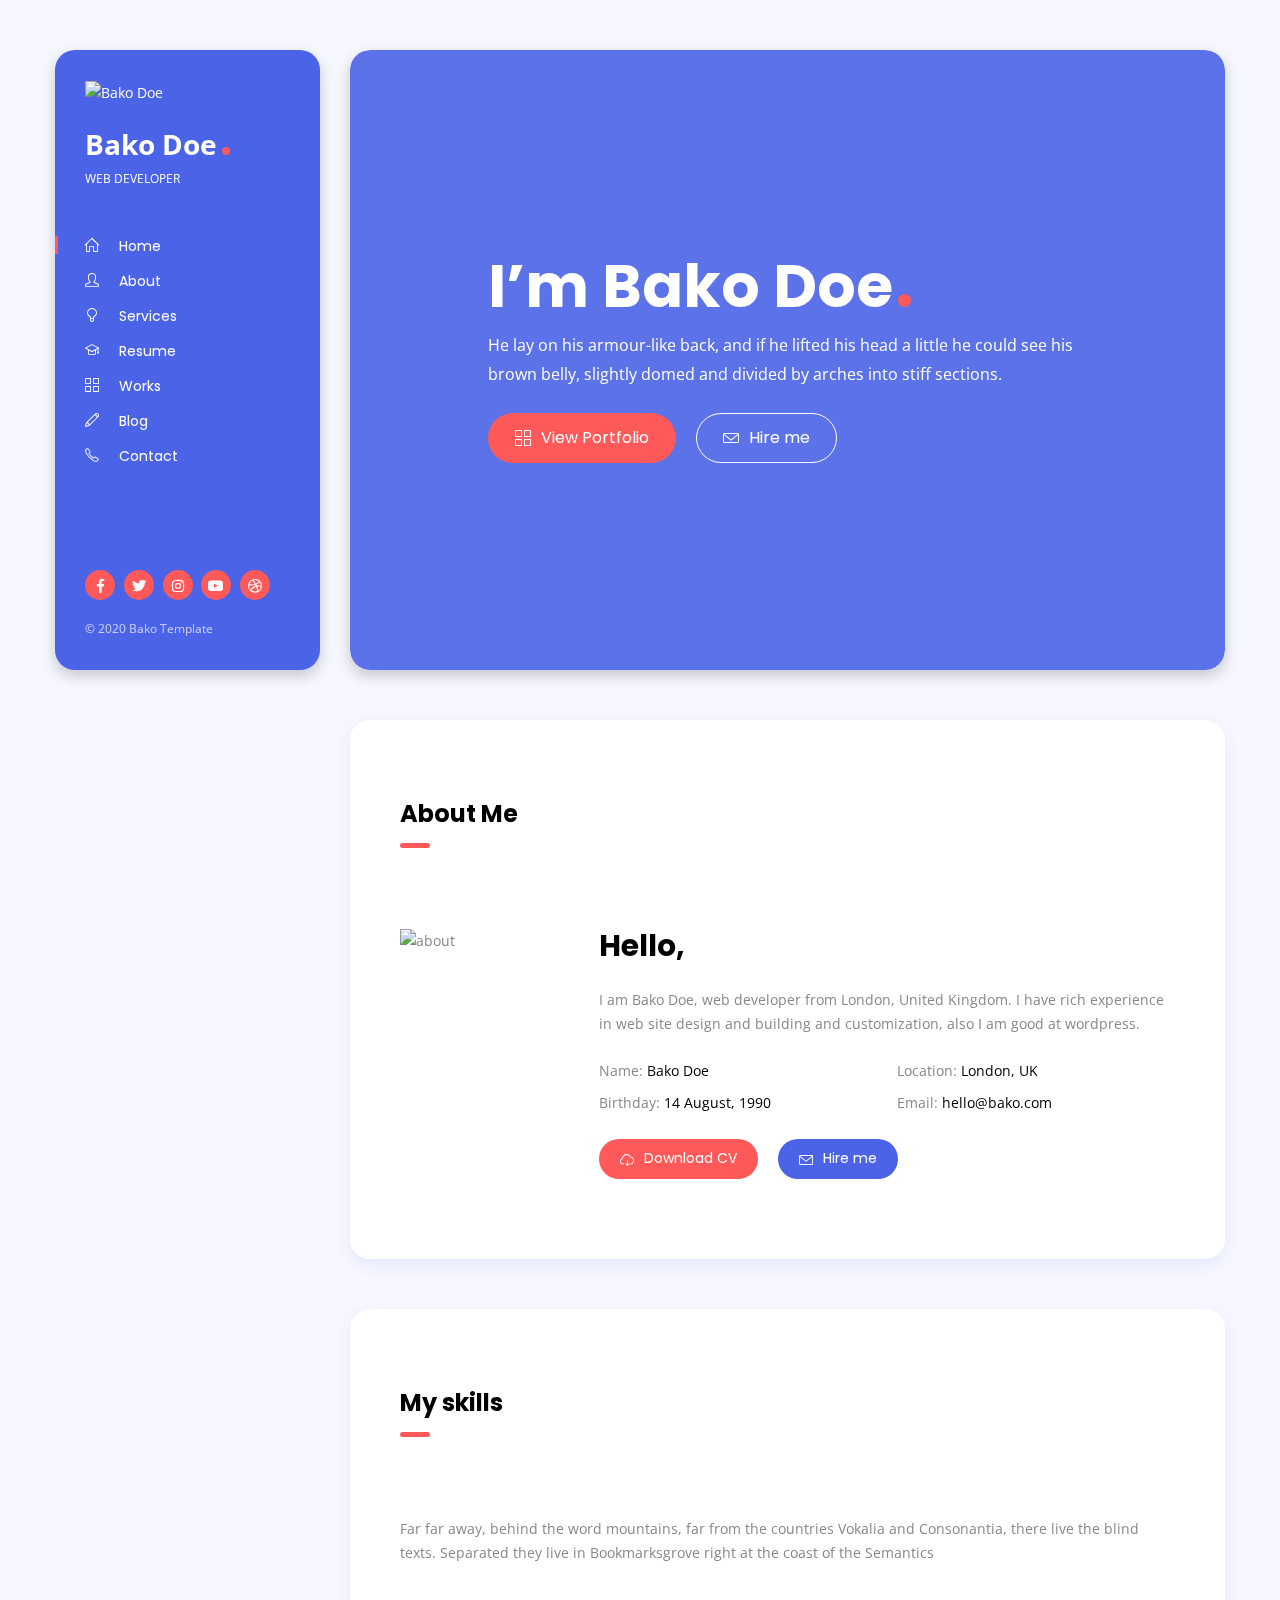
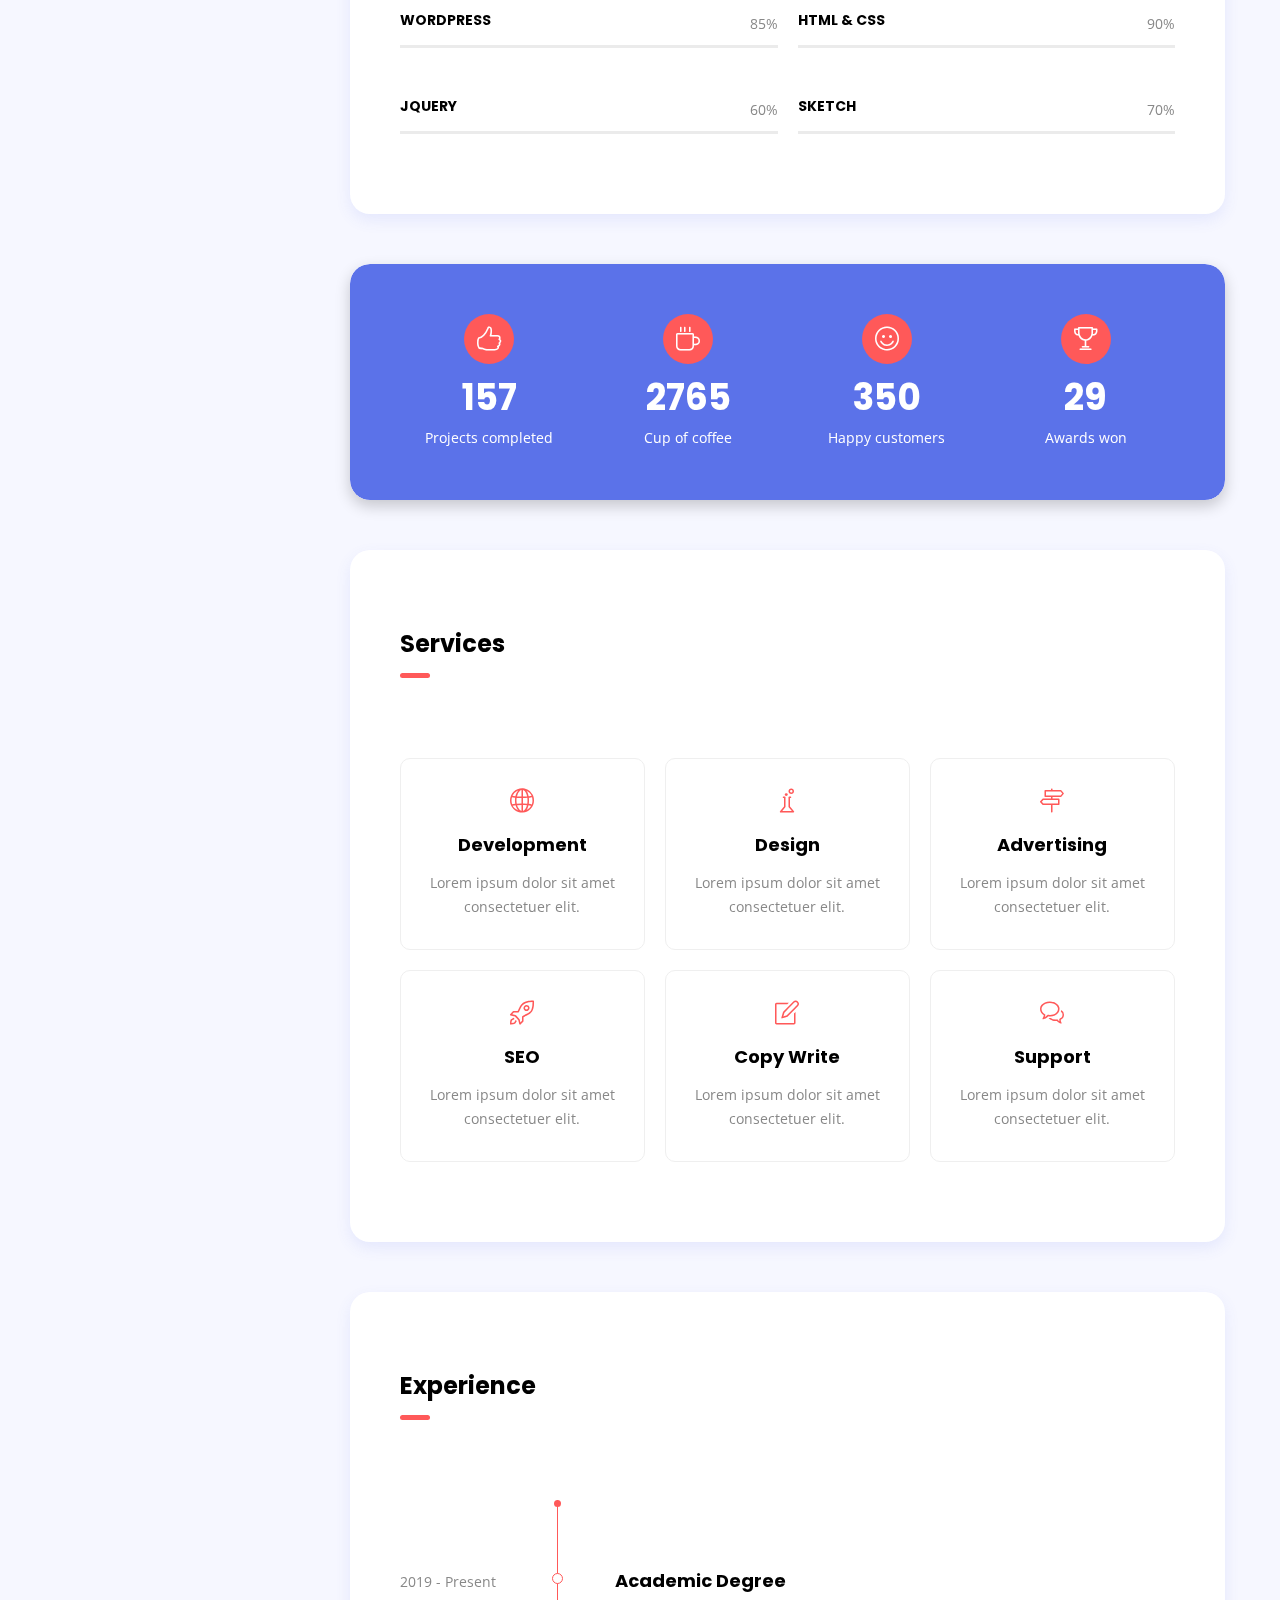
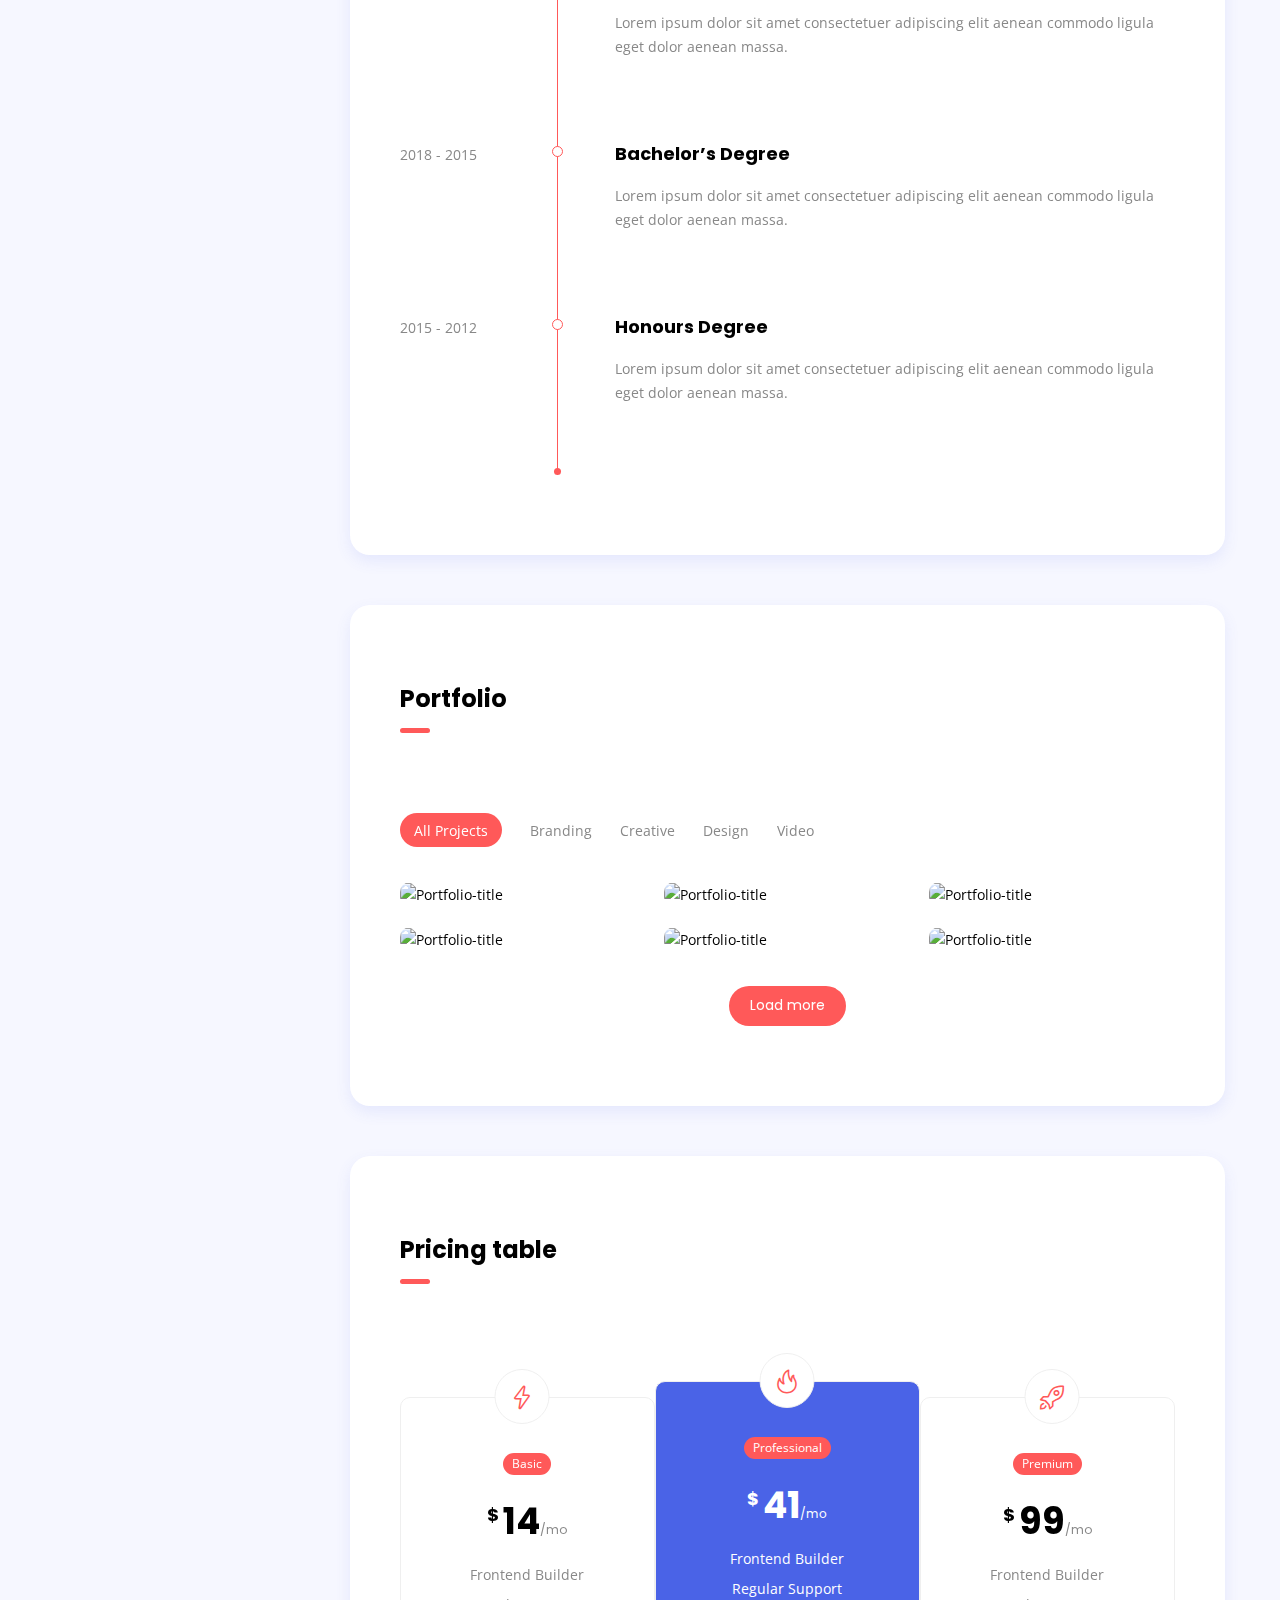
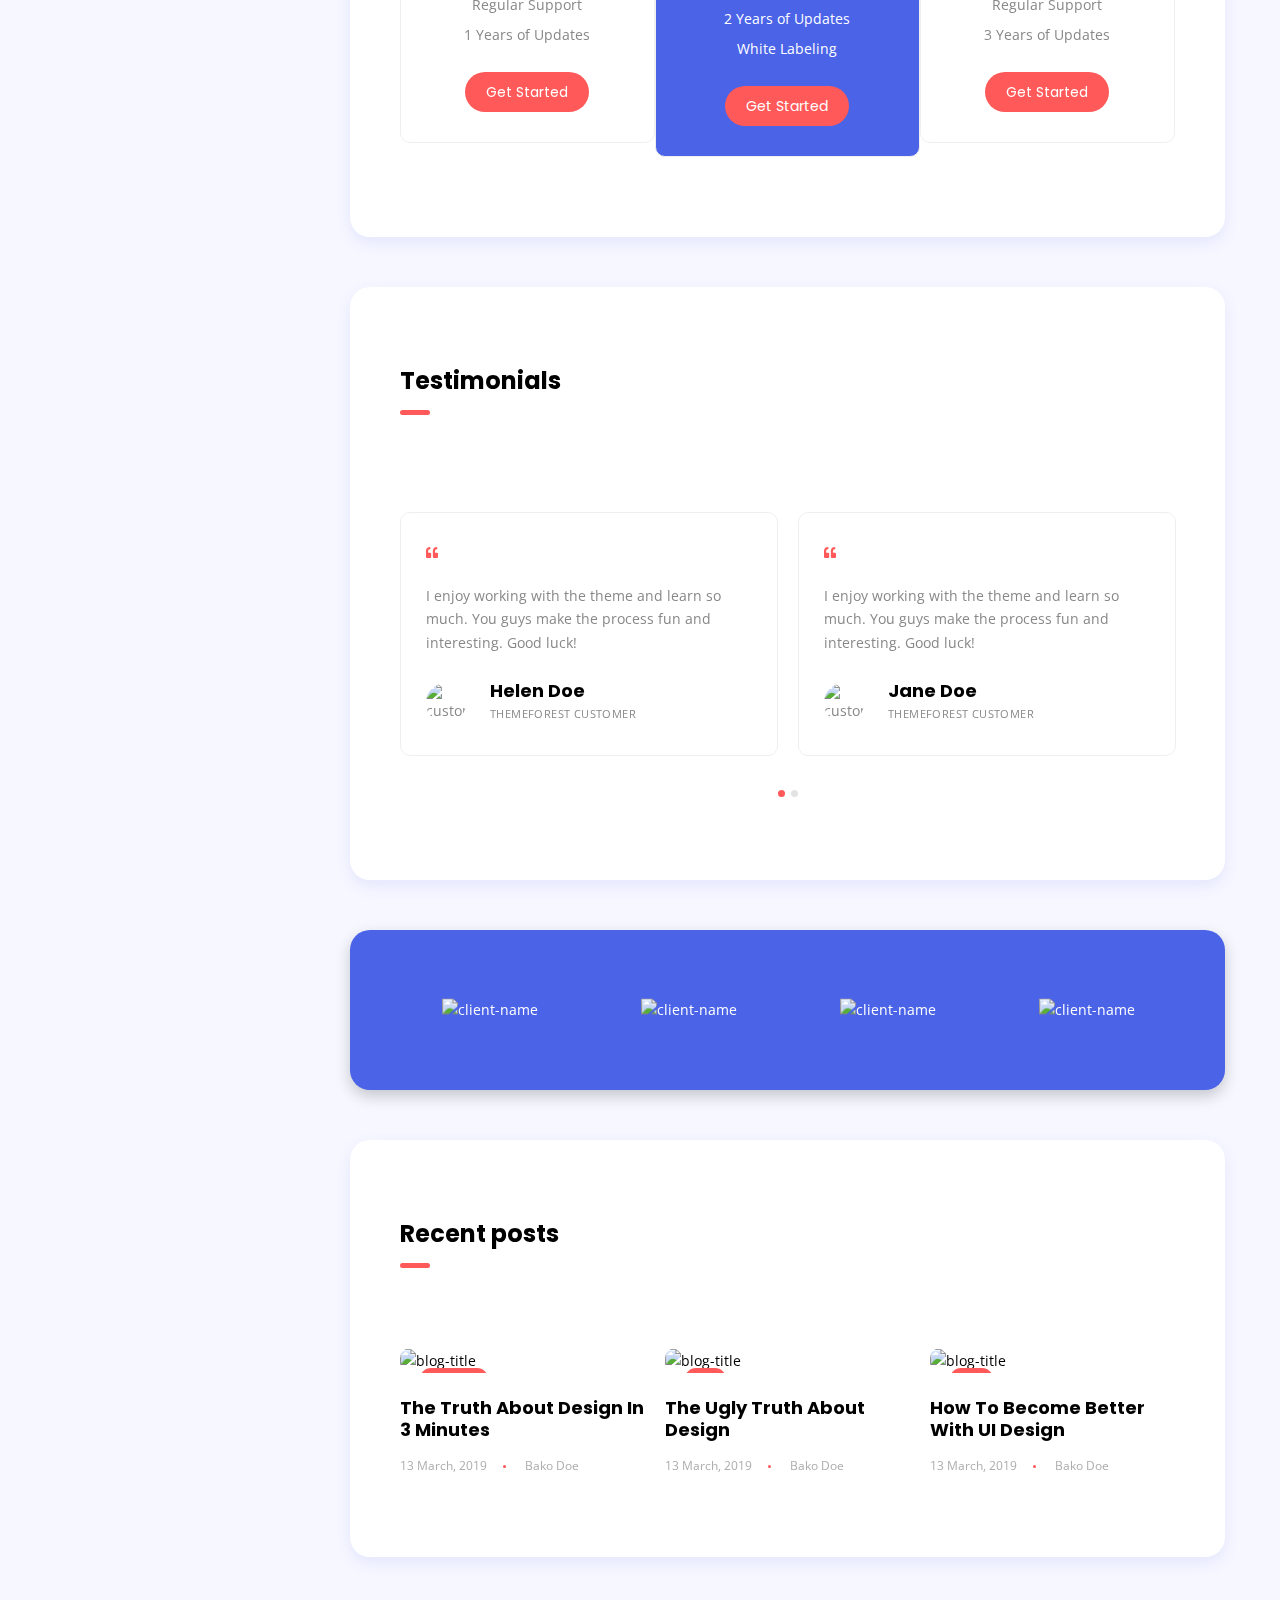
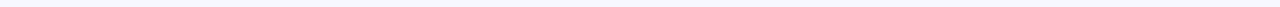
==== index.html @ dcb7d8e9 "remove contact section" ====
<!DOCTYPE html>
<html lang="en-US">

<head>
	<meta http-equiv="Content-Type" content="text/html; charset=UTF-8">
	<title>Bako - Personal Portfolio & Resume HTML Template</title>
	<meta name="description" content="Bako - Personal Portfolio & Resume HTML Template">
	<meta name="viewport" content="width=device-width, initial-scale=1, maximum-scale=1">
	<link rel="shortcut icon" type="image/x-icon" href="https://via.placeholder.com/32x32">

	<!-- STYLESHEETS -->
	<link rel="stylesheet" href="css/bootstrap.min.css" type="text/css" media="all">
	<link rel="stylesheet" href="css/all.min.css" type="text/css" media="all">
	<link rel="stylesheet" href="css/simple-line-icons.css" type="text/css" media="all">
	<link rel="stylesheet" href="css/slick.css" type="text/css" media="all">
	<link rel="stylesheet" href="css/simplebar.css" type="text/css" media="all">
	<link rel="stylesheet" href="css/jquery.mCustomScrollbar.min.css" type="text/css" media="all">
	<link rel="stylesheet" href="css/style.css" type="text/css" media="all">

	<!--[if lt IE 9]>
      <script src="https://oss.maxcdn.com/html5shiv/3.7.2/html5shiv.min.js"></script>
      <script src="https://oss.maxcdn.com/respond/1.4.2/respond.min.js"></script>
    <![endif]-->

</head>

<body>

	<!-- preloader -->
	<div id="preloader">
		<div class="outer">
			<div class="spinner">
				<div class="dot1"></div>
				<div class="dot2"></div>
			</div>
		</div>
	</div>

	<!-- site wrapper -->
	<div class="site-wrapper">

		<!-- mobile header -->
		<div class="mobile-header py-2 px-3 mt-4">
			<button class="menu-icon mr-2">
				<span></span>
				<span></span>
				<span></span>
			</button>
			<a href="index.html" class="logo"><img src="https://via.placeholder.com/70x70" alt="Bako Doe" /></a>
			<a href="index.html" class="site-title dot ml-2">Bako Doe</a>
		</div>

		<!-- header -->
		<header class="left float-left shadow-dark" id="header">
			<button type="button" class="close" aria-label="Close">
				<span aria-hidden="true">&times;</span>
			</button>
			<div class="header-inner d-flex align-items-start flex-column">
				<a href="index.html"><img src="https://via.placeholder.com/70x70" alt="Bako Doe" /></a>
				<a href="index.html" class="site-title dot mt-3">Bako Doe</a>
				<span class="site-slogan">Web Developer</span>

				<!-- navigation menu -->
				<nav>
					<ul class="vertical-menu scrollspy">
						<li><a href="#home" class="active"><i class="icon-home"></i>Home</a></li>
						<li><a href="#about"><i class="icon-user"></i>About</a></li>
						<li><a href="#services"><i class="icon-bulb"></i>Services</a></li>
						<li><a href="#resume"><i class="icon-graduation"></i>Resume</a></li>
						<li><a href="#works"><i class="icon-grid"></i>Works</a></li>
						<li><a href="#blog"><i class="icon-pencil"></i>Blog</a></li>
						<li><a href="#contact"><i class="icon-phone"></i>Contact</a></li>
					</ul>
				</nav>

				<!-- footer -->
				<div class="footer mt-auto">

					<!-- social icons -->
					<ul class="social-icons list-inline">
						<li class="list-inline-item"><a href="#"><i class="fab fa-facebook-f"></i></a></li>
						<li class="list-inline-item"><a href="#"><i class="fab fa-twitter"></i></a></li>
						<li class="list-inline-item"><a href="#"><i class="fab fa-instagram"></i></a></li>
						<li class="list-inline-item"><a href="#"><i class="fab fa-youtube"></i></a></li>
						<li class="list-inline-item"><a href="#"><i class="fab fa-dribbble"></i></a></li>
					</ul>

					<!-- copyright -->
					<span class="copyright">© 2020 Bako Template</span>
				</div>
			</div>
		</header>

		<!-- main content area -->
		<main class="content float-right">

			<!-- section hero -->
			<section class="hero background parallax shadow-dark d-flex align-items-center" id="home"
				data-image-src="https://via.placeholder.com/900x600">
				<div class="cta mx-auto mt-2">
					<h1 class="mt-0 mb-4">I’m Bako Doe<span class="dot"></span></h1>
					<p class="mb-4">He lay on his armour-like back, and if he lifted his head a little he could see his
						brown belly, slightly domed and divided by arches into stiff sections.</p>
					<a href="#" class="btn btn-default btn-lg mr-3"><i class="icon-grid"></i>View Portfolio</a>
					<div class="spacer d-md-none d-lg-none d-sm-none" data-height="10"></div>
					<a href="#" class="btn btn-border-light btn-lg"><i class="icon-envelope"></i>Hire me</a>
				</div>
				<div class="overlay"></div>
			</section>

			<!-- section about -->
			<section id="about" class="shadow-blue white-bg padding">
				<h3 class="section-title">About Me</h3>
				<div class="spacer" data-height="80"></div>

				<div class="row">
					<div class="col-md-3">
						<img src="https://via.placeholder.com/150x150" alt="about" />
					</div>
					<div class="col-md-9">
						<h2 class="mt-4 mt-md-0 mb-4">Hello,</h2>
						<p class="mb-0">I am Bako Doe, web developer from London, United Kingdom. I have rich experience
							in web site design and building and customization, also I am good at wordpress.</p>
						<div class="row my-4">
							<div class="col-md-6">
								<p class="mb-2">Name: <span class="text-dark">Bako Doe</span></p>
								<p class="mb-0">Birthday: <span class="text-dark">14 August, 1990</span></p>
							</div>
							<div class="col-md-6 mt-2 mt-md-0 mt-sm-2">
								<p class="mb-2">Location: <span class="text-dark">London, UK</span></p>
								<p class="mb-0">Email: <span class="text-dark">hello@bako.com</span></p>
							</div>
						</div>
						<a href="#" class="btn btn-default mr-3"><i class="icon-cloud-download"></i>Download CV</a>
						<a href="#" class="btn btn-alt mt-2 mt-md-0 mt-xs-2"><i class="icon-envelope"></i>Hire me</a>
					</div>
				</div>
			</section>

			<!-- section skills -->
			<section id="skills" class="shadow-blue white-bg padding">
				<h3 class="section-title">My skills</h3>
				<div class="spacer" data-height="80"></div>

				<p class="mb-0">Far far away, behind the word mountains, far from the countries Vokalia and Consonantia,
					there live the blind texts. Separated they live in Bookmarksgrove right at the coast of the
					Semantics</p>

				<div class="row mt-5">

					<div class="col-md-6">
						<!-- skill item -->
						<div class="skill-item">
							<div class="skill-info clearfix">
								<h4 class="float-left mb-3 mt-0">WordPress</h4>
								<span class="float-right">85%</span>
							</div>
							<div class="progress">
								<div class="progress-bar" role="progressbar" aria-valuemin="0" aria-valuemax="100"
									aria-valuenow="85">
								</div>
							</div>
							<div class="spacer" data-height="50"></div>
						</div>
					</div>

					<div class="col-md-6">
						<!-- skill item -->
						<div class="skill-item">
							<div class="skill-info clearfix">
								<h4 class="float-left mb-3 mt-0">HTML & CSS</h4>
								<span class="float-right">90%</span>
							</div>
							<div class="progress">
								<div class="progress-bar" role="progressbar" aria-valuemin="0" aria-valuemax="100"
									aria-valuenow="90">
								</div>
							</div>
							<div class="spacer" data-height="50"></div>
						</div>
					</div>

					<div class="col-md-6">
						<!-- skill item -->
						<div class="skill-item">
							<div class="skill-info clearfix">
								<h4 class="float-left mb-3 mt-0">jQuery</h4>
								<span class="float-right">60%</span>
							</div>
							<div class="progress">
								<div class="progress-bar" role="progressbar" aria-valuemin="0" aria-valuemax="100"
									aria-valuenow="60">
								</div>
							</div>
							<div class="spacer d-md-none d-lg-none" data-height="50"></div>
						</div>
					</div>

					<div class="col-md-6">
						<!-- skill item -->
						<div class="skill-item">
							<div class="skill-info clearfix">
								<h4 class="float-left mb-3 mt-0">Sketch</h4>
								<span class="float-right">70%</span>
							</div>
							<div class="progress">
								<div class="progress-bar" role="progressbar" aria-valuemin="0" aria-valuemax="100"
									aria-valuenow="70">
								</div>
							</div>
						</div>
					</div>

				</div>
			</section>

			<!-- section facts -->
			<section id="facts" class="shadow-dark color-white background parallax padding-50"
				data-image-src="images/background-1.jpg">

				<div class="row relative z-1">
					<div class="col-md-3 col-sm-6">
						<!-- fact item -->
						<div class="fact-item text-center">
							<i class="icon-like icon-circle"></i>
							<h2 class="count">157</h2>
							<span>Projects completed</span>
						</div>
					</div>
					<div class="col-md-3 col-sm-6">
						<!-- fact item -->
						<div class="fact-item text-center">
							<i class="icon-cup icon-circle"></i>
							<h2 class="count">2765</h2>
							<span>Cup of coffee</span>
						</div>
					</div>
					<div class="col-md-3 col-sm-6">
						<!-- fact item -->
						<div class="fact-item text-center">
							<i class="icon-emotsmile icon-circle"></i>
							<h2 class="count">350</h2>
							<span>Happy customers</span>
						</div>
					</div>
					<div class="col-md-3 col-sm-6">
						<!-- fact item -->
						<div class="fact-item text-center">
							<i class="icon-trophy icon-circle"></i>
							<h2 class="count">29</h2>
							<span>Awards won</span>
						</div>
					</div>
				</div>

				<div class="overlay"></div>

			</section>

			<!-- section services -->
			<section id="services" class="shadow-blue white-bg padding">
				<h3 class="section-title">Services</h3>
				<div class="spacer" data-height="80"></div>

				<div class="row">

					<div class="col-md-4 col-sm-6">
						<!-- service item -->
						<div class="service-item text-center">
							<i class="icon-globe icon-simple"></i>
							<h4 class="my-3">Development</h4>
							<p class="mb-0">Lorem ipsum dolor sit amet consectetuer elit.</p>
						</div>
						<div class="spacer" data-height="20"></div>
					</div>

					<div class="col-md-4 col-sm-6">
						<!-- service item -->
						<div class="service-item text-center">
							<i class="icon-chemistry icon-simple"></i>
							<h4 class="my-3">Design</h4>
							<p class="mb-0">Lorem ipsum dolor sit amet consectetuer elit.</p>
						</div>
						<div class="spacer" data-height="20"></div>
					</div>

					<div class="col-md-4 col-sm-6">
						<!-- service item -->
						<div class="service-item text-center">
							<i class="icon-directions icon-simple"></i>
							<h4 class="my-3">Advertising</h4>
							<p class="mb-0">Lorem ipsum dolor sit amet consectetuer elit.</p>
						</div>
						<div class="spacer" data-height="20"></div>
					</div>

					<div class="col-md-4 col-sm-6">
						<!-- service item -->
						<div class="service-item text-center">
							<i class="icon-rocket icon-simple"></i>
							<h4 class="my-3">SEO</h4>
							<p class="mb-0">Lorem ipsum dolor sit amet consectetuer elit.</p>
						</div>
						<div class="spacer d-md-none d-lg-none" data-height="20"></div>
					</div>

					<div class="col-md-4 col-sm-6">
						<!-- service item -->
						<div class="service-item text-center">
							<i class="icon-note icon-simple"></i>
							<h4 class="my-3">Copy Write</h4>
							<p class="mb-0">Lorem ipsum dolor sit amet consectetuer elit.</p>
						</div>
						<div class="spacer d-md-none d-lg-none" data-height="20"></div>
					</div>

					<div class="col-md-4 col-sm-6">
						<!-- service item -->
						<div class="service-item text-center">
							<i class="icon-bubbles icon-simple"></i>
							<h4 class="my-3">Support</h4>
							<p class="mb-0">Lorem ipsum dolor sit amet consectetuer elit.</p>
						</div>
					</div>

				</div>
			</section>

			<!-- section experience -->
			<section id="resume" class="shadow-blue white-bg padding">
				<h3 class="section-title">Experience</h3>
				<div class="spacer" data-height="80"></div>

				<!-- timeline -->
				<div class="timeline">
					<div class="entry">
						<div class="title">
							<span>2019 - Present</span>
						</div>
						<div class="body">
							<h4 class="mt-0">Academic Degree</h4>
							<p>Lorem ipsum dolor sit amet consectetuer adipiscing elit aenean commodo ligula eget dolor
								aenean massa.</p>
						</div>
					</div>
					<div class="entry">
						<div class="title">
							<span>2018 - 2015</span>
						</div>
						<div class="body">
							<h4 class="mt-0">Bachelor’s Degree</h4>
							<p>Lorem ipsum dolor sit amet consectetuer adipiscing elit aenean commodo ligula eget dolor
								aenean massa.</p>
						</div>
					</div>
					<div class="entry">
						<div class="title">
							<span>2015 - 2012</span>
						</div>
						<div class="body">
							<h4 class="mt-0">Honours Degree</h4>
							<p>Lorem ipsum dolor sit amet consectetuer adipiscing elit aenean commodo ligula eget dolor
								aenean massa.</p>
						</div>
					</div>
					<span class="timeline-line"></span>
				</div>
			</section>

			<!-- section works -->
			<section id="works" class="shadow-blue white-bg padding">
				<h3 class="section-title">Portfolio</h3>
				<div class="spacer" data-height="80"></div>

				<!-- portfolio filter (desktop) -->
				<ul class="portfolio-filter list-inline">
					<li class="current list-inline-item" data-filter="*">All Projects</li>
					<li class="list-inline-item" data-filter=".branding">Branding</li>
					<li class="list-inline-item" data-filter=".creative">Creative</li>
					<li class="list-inline-item" data-filter=".design">Design</li>
					<li class="list-inline-item" data-filter=".video">Video</li>
				</ul>

				<!-- portfolio filter (mobile) -->
				<div class="pf-filter-wrapper mb-4">
					<select class="portfolio-filter-mobile">
						<option value="*">Everything</option>
						<option value=".creative">Creative</option>
						<option value=".video">Video</option>
						<option value=".design">Design</option>
						<option value=".branding">Branding</option>
					</select>
				</div>

				<!-- portolio wrapper -->
				<div class="row portfolio-wrapper">

					<!-- portfolio item -->
					<div class="col-md-4 col-sm-6 grid-item video">
						<a href="work-single.html">
							<div class="portfolio-item">
								<div class="details">
									<h4 class="title">Creative Art</h4>
									<span class="term">Art, Creative</span>
								</div>
								<span class="plus-icon">+</span>
								<div class="thumb">
									<img src="https://via.placeholder.com/800x600" alt="Portfolio-title" />
									<div class="mask"></div>
								</div>
							</div>
						</a>
					</div>

					<!-- portfolio item -->
					<div class="col-md-4 col-sm-6 grid-item creative design">
						<a href="work-single.html">
							<div class="portfolio-item">
								<div class="details">
									<h4 class="title">Apple USB</h4>
									<span class="term">Creative, Design</span>
								</div>
								<span class="plus-icon">+</span>
								<div class="thumb">
									<img src="https://via.placeholder.com/800x600" alt="Portfolio-title" />
									<div class="mask"></div>
								</div>
							</div>
						</a>
					</div>

					<!-- portfolio item -->
					<div class="col-md-4 col-sm-6 grid-item branding">
						<a href="work-single.html">
							<div class="portfolio-item">
								<div class="details">
									<h4 class="title">Work Space</h4>
									<span class="term">Branding</span>
								</div>
								<span class="plus-icon">+</span>
								<div class="thumb">
									<img src="https://via.placeholder.com/800x600" alt="Portfolio-title" />
									<div class="mask"></div>
								</div>
							</div>
						</a>
					</div>

					<!-- portfolio item -->
					<div class="col-md-4 col-sm-6 grid-item creative">
						<a href="work-single.html">
							<div class="portfolio-item">
								<div class="details">
									<h4 class="title">Creative Bulb</h4>
									<span class="term">Creative</span>
								</div>
								<span class="plus-icon">+</span>
								<div class="thumb">
									<img src="https://via.placeholder.com/800x600" alt="Portfolio-title" />
									<div class="mask"></div>
								</div>
							</div>
						</a>
					</div>

					<!-- portfolio item -->
					<div class="col-md-4 col-sm-6 grid-item video branding">
						<a href="work-single.html">
							<div class="portfolio-item">
								<div class="details">
									<h4 class="title">iPhone 8</h4>
									<span class="term">Art, Branding</span>
								</div>
								<span class="plus-icon">+</span>
								<div class="thumb">
									<img src="https://via.placeholder.com/800x600" alt="Portfolio-title" />
									<div class="mask"></div>
								</div>
							</div>
						</a>
					</div>

					<!-- portfolio item -->
					<div class="col-md-4 col-sm-6 grid-item creative design">
						<a href="work-single.html">
							<div class="portfolio-item">
								<div class="details">
									<h4 class="title">Minimal Art</h4>
									<span class="term">Design, Creative</span>
								</div>
								<span class="plus-icon">+</span>
								<div class="thumb">
									<img src="https://via.placeholder.com/800x600" alt="Portfolio-title" />
									<div class="mask"></div>
								</div>
							</div>
						</a>
					</div>

				</div>

				<!-- more button -->
				<div class="load-more text-center mt-4">
					<a href="javascript:" class="btn btn-default"><i class="fas fa-circle-notch"></i> Load more</a>
					<!-- numbered pagination (hidden for infinite scroll) -->
					<ul class="portfolio-pagination list-inline d-none">
						<li class="list-inline-item">1</li>
						<li class="list-inline-item"><a href="works-2.html">2</a></li>
					</ul>
				</div>
			</section>

			<!-- section pricing table -->
			<section id="price" class="shadow-blue white-bg padding">
				<h3 class="section-title">Pricing table</h3>
				<div class="spacer" data-height="97"></div>

				<div class="row">

					<div class="col-md-4 pr-md-0 mt-3">
						<!-- price item -->
						<div class="price-item text-center">
							<i class="price-icon icon-energy"></i>
							<span class="plan">Basic</span>
							<h3 class="price"><em>$</em>14<span>/mo</span></h3>
							<div class="price-content">
								<ul>
									<li>Frontend Builder</li>
									<li>Regular Support</li>
									<li>1 Years of Updates</li>
								</ul>
							</div>
							<a href="#" class="btn btn-default">Get Started</a>
						</div>
					</div>

					<div class="col-md-4 px-md-0 my-5 my-md-0">
						<!-- price item -->
						<div class="price-item text-center recommended">
							<i class="price-icon icon-fire"></i>
							<span class="plan">Professional</span>
							<h3 class="price"><em>$</em>41<span>/mo</span></h3>
							<div class="price-content">
								<ul>
									<li>Frontend Builder</li>
									<li>Regular Support</li>
									<li>2 Years of Updates</li>
									<li>White Labeling</li>
								</ul>
							</div>
							<a href="#" class="btn btn-default">Get Started</a>
						</div>
					</div>

					<div class="col-md-4 pl-md-0 mt-0 mt-md-3">
						<!-- price item -->
						<div class="price-item text-center">
							<i class="price-icon icon-rocket"></i>
							<span class="plan">Premium</span>
							<h3 class="price"><em>$</em>99<span>/mo</span></h3>
							<div class="price-content">
								<ul>
									<li>Frontend Builder</li>
									<li>Regular Support</li>
									<li>3 Years of Updates</li>
								</ul>
							</div>
							<a href="#" class="btn btn-default">Get Started</a>
						</div>
					</div>

				</div>
			</section>

			<!-- section testimonials -->
			<section id="testimonials" class="shadow-blue white-bg padding">
				<h3 class="section-title">Testimonials</h3>
				<div class="spacer" data-height="97"></div>

				<div class="row testimonials-wrapper">

					<div class="col-md-6">
						<!-- testimonial item -->
						<div class="testimonial-item">
							<span class="symbol"><i class="fas fa-quote-left"></i></span>
							<p>I enjoy working with the theme and learn so much. You guys make the process fun and
								interesting. Good luck!</p>
							<div class="testimonial-details">
								<div class="thumb">
									<img src="https://via.placeholder.com/40x40" alt="customer-name" />
								</div>
								<div class="info">
									<h4>Helen Doe</h4>
									<span>Themeforest customer</span>
								</div>
							</div>
						</div>
					</div>

					<div class="col-md-6">
						<!-- testimonial item -->
						<div class="testimonial-item">
							<span class="symbol"><i class="fas fa-quote-left"></i></span>
							<p>I enjoy working with the theme and learn so much. You guys make the process fun and
								interesting. Good luck!</p>
							<div class="testimonial-details">
								<div class="thumb">
									<img src="https://via.placeholder.com/40x40" alt="customer-name" />
								</div>
								<div class="info">
									<h4>Jane Doe</h4>
									<span>Themeforest customer</span>
								</div>
							</div>
						</div>
					</div>

					<div class="col-md-6">
						<!-- testimonial item -->
						<div class="testimonial-item">
							<span class="symbol"><i class="fas fa-quote-left"></i></span>
							<p>I enjoy working with the theme and learn so much. You guys make the process fun and
								interesting. Good luck!</p>
							<div class="testimonial-details">
								<div class="thumb">
									<img src="https://via.placeholder.com/40x40" alt="customer-name" />
								</div>
								<div class="info">
									<h4>Helen Doe</h4>
									<span>Themeforest customer</span>
								</div>
							</div>
						</div>
					</div>

				</div>
			</section>

			<!-- section clients -->
			<section id="clients" class="shadow-dark background-blue color-white padding-50">

				<!-- hidden heading for validation -->
				<h2 class="d-none">Clients</h2>

				<!-- clients wrapper -->
				<div class="clients-wrapper row">

					<div class="col-md-3">
						<!-- client item -->
						<div class="client-item">
							<div class="inner">
								<img src="https://via.placeholder.com/143x20" alt="client-name" />
							</div>
						</div>
					</div>

					<div class="col-md-3">
						<!-- client item -->
						<div class="client-item">
							<div class="inner">
								<img src="https://via.placeholder.com/143x20" alt="client-name" />
							</div>
						</div>
					</div>

					<div class="col-md-3">
						<!-- client item -->
						<div class="client-item">
							<div class="inner">
								<img src="https://via.placeholder.com/143x20" alt="client-name" />
							</div>
						</div>
					</div>

					<div class="col-md-3">
						<!-- client item -->
						<div class="client-item">
							<div class="inner">
								<img src="https://via.placeholder.com/143x20" alt="client-name" />
							</div>
						</div>
					</div>

					<div class="col-md-3">
						<!-- client item -->
						<div class="client-item">
							<div class="inner">
								<img src="https://via.placeholder.com/143x20" alt="client-name" />
							</div>
						</div>
					</div>

				</div>

			</section>

			<!-- section blog -->
			<section id="blog" class="shadow-blue white-bg padding">
				<h3 class="section-title">Recent posts</h3>
				<div class="spacer" data-height="80"></div>

				<div class="row">

					<div class="col-md-4">
						<!-- blog item -->
						<div class="blog-item">
							<div class="thumb">
								<a href="#">
									<span class="category">Thoughts</span>
								</a>
								<a href="#">
									<img src="https://via.placeholder.com/800x600" alt="blog-title" />
								</a>
							</div>
							<h4 class="mt-4 mb-0"><a href="#">The Truth About Design In 3 Minutes</a></h4>
							<ul class="list-inline meta mb-0 mt-3">
								<li class="list-inline-item">13 March, 2019</li>
								<li class="list-inline-item">Bako Doe</li>
							</ul>
						</div>
					</div>

					<div class="col-md-4">
						<!-- blog item -->
						<div class="blog-item">
							<div class="thumb">
								<a href="#">
									<span class="category">Blog</span>
								</a>
								<a href="#">
									<img src="https://via.placeholder.com/800x600" alt="blog-title" />
								</a>
							</div>
							<h4 class="mt-4 mb-0"><a href="#">The Ugly Truth About Design</a></h4>
							<ul class="list-inline meta mb-0 mt-3">
								<li class="list-inline-item">13 March, 2019</li>
								<li class="list-inline-item">Bako Doe</li>
							</ul>
						</div>
					</div>

					<div class="col-md-4">
						<!-- blog item -->
						<div class="blog-item">
							<div class="thumb">
								<a href="#">
									<span class="category">Tech</span>
								</a>
								<a href="#">
									<img src="https://via.placeholder.com/800x600" alt="blog-title" />
								</a>
							</div>
							<h4 class="mt-4 mb-0"><a href="#">How To Become Better With UI Design</a></h4>
							<ul class="list-inline meta mb-0 mt-3">
								<li class="list-inline-item">13 March, 2019</li>
								<li class="list-inline-item">Bako Doe</li>
							</ul>
						</div>
					</div>

				</div>

			</section>

			</section>

		</main>

	</div>

	<!-- Go to top button -->
	<a href="javascript:" id="return-to-top"><i class="fa fa-chevron-up"></i></a>

	<!-- SCRIPTS -->
	<script src="js/jquery-1.12.3.min.js"></script>
	<script src="js/jquery.easing.min.js"></script>
	<script src="js/popper.min.js"></script>
	<script src="js/bootstrap.min.js"></script>
	<script src="js/jquery.waypoints.min.js"></script>
	<script src="js/jquery.counterup.min.js"></script>
	<script src="js/jquery.mCustomScrollbar.concat.min.js"></script>
	<script src="js/isotope.pkgd.min.js"></script>
	<script src="js/infinite-scroll.min.js"></script>
	<script src="js/imagesloaded.pkgd.min.js"></script>
	<script src="js/slick.min.js"></script>
	<script src="js/contact.js"></script>
	<script src="js/validator.js"></script>
	<script src="js/custom.js"></script>

</body>

</html>
---- css/simple-line-icons.css ----
@font-face {
  font-family: 'simple-line-icons';
  src: url('../fonts/Simple-Line-Icons.eot?v=2.4.0');
  src: url('../fonts/Simple-Line-Icons.eot?v=2.4.0#iefix') format('embedded-opentype'), url('../fonts/Simple-Line-Icons.woff2?v=2.4.0') format('woff2'), url('../fonts/Simple-Line-Icons.ttf?v=2.4.0') format('truetype'), url('../fonts/Simple-Line-Icons.woff?v=2.4.0') format('woff'), url('../fonts/Simple-Line-Icons.svg?v=2.4.0#simple-line-icons') format('svg');
  font-weight: normal;
  font-style: normal;
}
/*
 Use the following CSS code if you want to have a class per icon.
 Instead of a list of all class selectors, you can use the generic [class*="icon-"] selector, but it's slower:
*/
.icon-user,
.icon-people,
.icon-user-female,
.icon-user-follow,
.icon-user-following,
.icon-user-unfollow,
.icon-login,
.icon-logout,
.icon-emotsmile,
.icon-phone,
.icon-call-end,
.icon-call-in,
.icon-call-out,
.icon-map,
.icon-location-pin,
.icon-direction,
.icon-directions,
.icon-compass,
.icon-layers,
.icon-menu,
.icon-list,
.icon-options-vertical,
.icon-options,
.icon-arrow-down,
.icon-arrow-left,
.icon-arrow-right,
.icon-arrow-up,
.icon-arrow-up-circle,
.icon-arrow-left-circle,
.icon-arrow-right-circle,
.icon-arrow-down-circle,
.icon-check,
.icon-clock,
.icon-plus,
.icon-minus,
.icon-close,
.icon-event,
.icon-exclamation,
.icon-organization,
.icon-trophy,
.icon-screen-smartphone,
.icon-screen-desktop,
.icon-plane,
.icon-notebook,
.icon-mustache,
.icon-mouse,
.icon-magnet,
.icon-energy,
.icon-disc,
.icon-cursor,
.icon-cursor-move,
.icon-crop,
.icon-chemistry,
.icon-speedometer,
.icon-shield,
.icon-screen-tablet,
.icon-magic-wand,
.icon-hourglass,
.icon-graduation,
.icon-ghost,
.icon-game-controller,
.icon-fire,
.icon-eyeglass,
.icon-envelope-open,
.icon-envelope-letter,
.icon-bell,
.icon-badge,
.icon-anchor,
.icon-wallet,
.icon-vector,
.icon-speech,
.icon-puzzle,
.icon-printer,
.icon-present,
.icon-playlist,
.icon-pin,
.icon-picture,
.icon-handbag,
.icon-globe-alt,
.icon-globe,
.icon-folder-alt,
.icon-folder,
.icon-film,
.icon-feed,
.icon-drop,
.icon-drawer,
.icon-docs,
.icon-doc,
.icon-diamond,
.icon-cup,
.icon-calculator,
.icon-bubbles,
.icon-briefcase,
.icon-book-open,
.icon-basket-loaded,
.icon-basket,
.icon-bag,
.icon-action-undo,
.icon-action-redo,
.icon-wrench,
.icon-umbrella,
.icon-trash,
.icon-tag,
.icon-support,
.icon-frame,
.icon-size-fullscreen,
.icon-size-actual,
.icon-shuffle,
.icon-share-alt,
.icon-share,
.icon-rocket,
.icon-question,
.icon-pie-chart,
.icon-pencil,
.icon-note,
.icon-loop,
.icon-home,
.icon-grid,
.icon-graph,
.icon-microphone,
.icon-music-tone-alt,
.icon-music-tone,
.icon-earphones-alt,
.icon-earphones,
.icon-equalizer,
.icon-like,
.icon-dislike,
.icon-control-start,
.icon-control-rewind,
.icon-control-play,
.icon-control-pause,
.icon-control-forward,
.icon-control-end,
.icon-volume-1,
.icon-volume-2,
.icon-volume-off,
.icon-calendar,
.icon-bulb,
.icon-chart,
.icon-ban,
.icon-bubble,
.icon-camrecorder,
.icon-camera,
.icon-cloud-download,
.icon-cloud-upload,
.icon-envelope,
.icon-eye,
.icon-flag,
.icon-heart,
.icon-info,
.icon-key,
.icon-link,
.icon-lock,
.icon-lock-open,
.icon-magnifier,
.icon-magnifier-add,
.icon-magnifier-remove,
.icon-paper-clip,
.icon-paper-plane,
.icon-power,
.icon-refresh,
.icon-reload,
.icon-settings,
.icon-star,
.icon-symbol-female,
.icon-symbol-male,
.icon-target,
.icon-credit-card,
.icon-paypal,
.icon-social-tumblr,
.icon-social-twitter,
.icon-social-facebook,
.icon-social-instagram,
.icon-social-linkedin,
.icon-social-pinterest,
.icon-social-github,
.icon-social-google,
.icon-social-reddit,
.icon-social-skype,
.icon-social-dribbble,
.icon-social-behance,
.icon-social-foursqare,
.icon-social-soundcloud,
.icon-social-spotify,
.icon-social-stumbleupon,
.icon-social-youtube,
.icon-social-dropbox,
.icon-social-vkontakte,
.icon-social-steam {
  font-family: 'simple-line-icons';
  speak: none;
  font-style: normal;
  font-weight: normal;
  font-variant: normal;
  text-transform: none;
  line-height: 1;
  /* Better Font Rendering =========== */
  -webkit-font-smoothing: antialiased;
  -moz-osx-font-smoothing: grayscale;
}
.icon-user:before {
  content: "\e005";
}
.icon-people:before {
  content: "\e001";
}
.icon-user-female:before {
  content: "\e000";
}
.icon-user-follow:before {
  content: "\e002";
}
.icon-user-following:before {
  content: "\e003";
}
.icon-user-unfollow:before {
  content: "\e004";
}
.icon-login:before {
  content: "\e066";
}
.icon-logout:before {
  content: "\e065";
}
.icon-emotsmile:before {
  content: "\e021";
}
.icon-phone:before {
  content: "\e600";
}
.icon-call-end:before {
  content: "\e048";
}
.icon-call-in:before {
  content: "\e047";
}
.icon-call-out:before {
  content: "\e046";
}
.icon-map:before {
  content: "\e033";
}
.icon-location-pin:before {
  content: "\e096";
}
.icon-direction:before {
  content: "\e042";
}
.icon-directions:before {
  content: "\e041";
}
.icon-compass:before {
  content: "\e045";
}
.icon-layers:before {
  content: "\e034";
}
.icon-menu:before {
  content: "\e601";
}
.icon-list:before {
  content: "\e067";
}
.icon-options-vertical:before {
  content: "\e602";
}
.icon-options:before {
  content: "\e603";
}
.icon-arrow-down:before {
  content: "\e604";
}
.icon-arrow-left:before {
  content: "\e605";
}
.icon-arrow-right:before {
  content: "\e606";
}
.icon-arrow-up:before {
  content: "\e607";
}
.icon-arrow-up-circle:before {
  content: "\e078";
}
.icon-arrow-left-circle:before {
  content: "\e07a";
}
.icon-arrow-right-circle:before {
  content: "\e079";
}
.icon-arrow-down-circle:before {
  content: "\e07b";
}
.icon-check:before {
  content: "\e080";
}
.icon-clock:before {
  content: "\e081";
}
.icon-plus:before {
  content: "\e095";
}
.icon-minus:before {
  content: "\e615";
}
.icon-close:before {
  content: "\e082";
}
.icon-event:before {
  content: "\e619";
}
.icon-exclamation:before {
  content: "\e617";
}
.icon-organization:before {
  content: "\e616";
}
.icon-trophy:before {
  content: "\e006";
}
.icon-screen-smartphone:before {
  content: "\e010";
}
.icon-screen-desktop:before {
  content: "\e011";
}
.icon-plane:before {
  content: "\e012";
}
.icon-notebook:before {
  content: "\e013";
}
.icon-mustache:before {
  content: "\e014";
}
.icon-mouse:before {
  content: "\e015";
}
.icon-magnet:before {
  content: "\e016";
}
.icon-energy:before {
  content: "\e020";
}
.icon-disc:before {
  content: "\e022";
}
.icon-cursor:before {
  content: "\e06e";
}
.icon-cursor-move:before {
  content: "\e023";
}
.icon-crop:before {
  content: "\e024";
}
.icon-chemistry:before {
  content: "\e026";
}
.icon-speedometer:before {
  content: "\e007";
}
.icon-shield:before {
  content: "\e00e";
}
.icon-screen-tablet:before {
  content: "\e00f";
}
.icon-magic-wand:before {
  content: "\e017";
}
.icon-hourglass:before {
  content: "\e018";
}
.icon-graduation:before {
  content: "\e019";
}
.icon-ghost:before {
  content: "\e01a";
}
.icon-game-controller:before {
  content: "\e01b";
}
.icon-fire:before {
  content: "\e01c";
}
.icon-eyeglass:before {
  content: "\e01d";
}
.icon-envelope-open:before {
  content: "\e01e";
}
.icon-envelope-letter:before {
  content: "\e01f";
}
.icon-bell:before {
  content: "\e027";
}
.icon-badge:before {
  content: "\e028";
}
.icon-anchor:before {
  content: "\e029";
}
.icon-wallet:before {
  content: "\e02a";
}
.icon-vector:before {
  content: "\e02b";
}
.icon-speech:before {
  content: "\e02c";
}
.icon-puzzle:before {
  content: "\e02d";
}
.icon-printer:before {
  content: "\e02e";
}
.icon-present:before {
  content: "\e02f";
}
.icon-playlist:before {
  content: "\e030";
}
.icon-pin:before {
  content: "\e031";
}
.icon-picture:before {
  content: "\e032";
}
.icon-handbag:before {
  content: "\e035";
}
.icon-globe-alt:before {
  content: "\e036";
}
.icon-globe:before {
  content: "\e037";
}
.icon-folder-alt:before {
  content: "\e039";
}
.icon-folder:before {
  content: "\e089";
}
.icon-film:before {
  content: "\e03a";
}
.icon-feed:before {
  content: "\e03b";
}
.icon-drop:before {
  content: "\e03e";
}
.icon-drawer:before {
  content: "\e03f";
}
.icon-docs:before {
  content: "\e040";
}
.icon-doc:before {
  content: "\e085";
}
.icon-diamond:before {
  content: "\e043";
}
.icon-cup:before {
  content: "\e044";
}
.icon-calculator:before {
  content: "\e049";
}
.icon-bubbles:before {
  content: "\e04a";
}
.icon-briefcase:before {
  content: "\e04b";
}
.icon-book-open:before {
  content: "\e04c";
}
.icon-basket-loaded:before {
  content: "\e04d";
}
.icon-basket:before {
  content: "\e04e";
}
.icon-bag:before {
  content: "\e04f";
}
.icon-action-undo:before {
  content: "\e050";
}
.icon-action-redo:before {
  content: "\e051";
}
.icon-wrench:before {
  content: "\e052";
}
.icon-umbrella:before {
  content: "\e053";
}
.icon-trash:before {
  content: "\e054";
}
.icon-tag:before {
  content: "\e055";
}
.icon-support:before {
  content: "\e056";
}
.icon-frame:before {
  content: "\e038";
}
.icon-size-fullscreen:before {
  content: "\e057";
}
.icon-size-actual:before {
  content: "\e058";
}
.icon-shuffle:before {
  content: "\e059";
}
.icon-share-alt:before {
  content: "\e05a";
}
.icon-share:before {
  content: "\e05b";
}
.icon-rocket:before {
  content: "\e05c";
}
.icon-question:before {
  content: "\e05d";
}
.icon-pie-chart:before {
  content: "\e05e";
}
.icon-pencil:before {
  content: "\e05f";
}
.icon-note:before {
  content: "\e060";
}
.icon-loop:before {
  content: "\e064";
}
.icon-home:before {
  content: "\e069";
}
.icon-grid:before {
  content: "\e06a";
}
.icon-graph:before {
  content: "\e06b";
}
.icon-microphone:before {
  content: "\e063";
}
.icon-music-tone-alt:before {
  content: "\e061";
}
.icon-music-tone:before {
  content: "\e062";
}
.icon-earphones-alt:before {
  content: "\e03c";
}
.icon-earphones:before {
  content: "\e03d";
}
.icon-equalizer:before {
  content: "\e06c";
}
.icon-like:before {
  content: "\e068";
}
.icon-dislike:before {
  content: "\e06d";
}
.icon-control-start:before {
  content: "\e06f";
}
.icon-control-rewind:before {
  content: "\e070";
}
.icon-control-play:before {
  content: "\e071";
}
.icon-control-pause:before {
  content: "\e072";
}
.icon-control-forward:before {
  content: "\e073";
}
.icon-control-end:before {
  content: "\e074";
}
.icon-volume-1:before {
  content: "\e09f";
}
.icon-volume-2:before {
  content: "\e0a0";
}
.icon-volume-off:before {
  content: "\e0a1";
}
.icon-calendar:before {
  content: "\e075";
}
.icon-bulb:before {
  content: "\e076";
}
.icon-chart:before {
  content: "\e077";
}
.icon-ban:before {
  content: "\e07c";
}
.icon-bubble:before {
  content: "\e07d";
}
.icon-camrecorder:before {
  content: "\e07e";
}
.icon-camera:before {
  content: "\e07f";
}
.icon-cloud-download:before {
  content: "\e083";
}
.icon-cloud-upload:before {
  content: "\e084";
}
.icon-envelope:before {
  content: "\e086";
}
.icon-eye:before {
  content: "\e087";
}
.icon-flag:before {
  content: "\e088";
}
.icon-heart:before {
  content: "\e08a";
}
.icon-info:before {
  content: "\e08b";
}
.icon-key:before {
  content: "\e08c";
}
.icon-link:before {
  content: "\e08d";
}
.icon-lock:before {
  content: "\e08e";
}
.icon-lock-open:before {
  content: "\e08f";
}
.icon-magnifier:before {
  content: "\e090";
}
.icon-magnifier-add:before {
  content: "\e091";
}
.icon-magnifier-remove:before {
  content: "\e092";
}
.icon-paper-clip:before {
  content: "\e093";
}
.icon-paper-plane:before {
  content: "\e094";
}
.icon-power:before {
  content: "\e097";
}
.icon-refresh:before {
  content: "\e098";
}
.icon-reload:before {
  content: "\e099";
}
.icon-settings:before {
  content: "\e09a";
}
.icon-star:before {
  content: "\e09b";
}
.icon-symbol-female:before {
  content: "\e09c";
}
.icon-symbol-male:before {
  content: "\e09d";
}
.icon-target:before {
  content: "\e09e";
}
.icon-credit-card:before {
  content: "\e025";
}
.icon-paypal:before {
  content: "\e608";
}
.icon-social-tumblr:before {
  content: "\e00a";
}
.icon-social-twitter:before {
  content: "\e009";
}
.icon-social-facebook:before {
  content: "\e00b";
}
.icon-social-instagram:before {
  content: "\e609";
}
.icon-social-linkedin:before {
  content: "\e60a";
}
.icon-social-pinterest:before {
  content: "\e60b";
}
.icon-social-github:before {
  content: "\e60c";
}
.icon-social-google:before {
  content: "\e60d";
}
.icon-social-reddit:before {
  content: "\e60e";
}
.icon-social-skype:before {
  content: "\e60f";
}
.icon-social-dribbble:before {
  content: "\e00d";
}
.icon-social-behance:before {
  content: "\e610";
}
.icon-social-foursqare:before {
  content: "\e611";
}
.icon-social-soundcloud:before {
  content: "\e612";
}
.icon-social-spotify:before {
  content: "\e613";
}
.icon-social-stumbleupon:before {
  content: "\e614";
}
.icon-social-youtube:before {
  content: "\e008";
}
.icon-social-dropbox:before {
  content: "\e00c";
}
.icon-social-vkontakte:before {
  content: "\e618";
}
.icon-social-steam:before {
  content: "\e620";
}
---- css/style.css ----
/*
Template Name: Bako
Version: 1.0
Author: PxlSolutions
Author URI: http://themeforest.net/user/pxlsolutions
Description: Personal Portfolio & Resume HTML Template

[TABLE OF CONTENTS]

01. Base
02. Typography
03. Header
04. Skills
05. Portfolio
06. Clients
07. Blog
08. Helper
09. Buttons
10. Preloader
11. Bootstrap Elements
12. Theme Elements
13. Slick Settings
14. Responsive Settings

*/
@import url("https://fonts.googleapis.com/css?family=Poppins:300,300i,400,400i,500,500i,600,600i,700,700i,800,800i,900,900i");
@import url("https://fonts.googleapis.com/css?family=Open+Sans:400,400i,600,600i,700,700i&display=swap&subset=cyrillic-ext");
/*=================================================================*/
/*                      BASE                              
/*=================================================================*/
body {
  color: #888;
  background-color: #F6F7FF;
  font-family: "Open Sans", sans-serif;
  font-size: 14px;
  line-height: 1.7;
  overflow-x: hidden;
}

img {
  max-width: 100%;
  height: auto;
}

.text-center {
  text-align: center;
}

.text-left {
  text-align: left;
}

.text-right {
  text-align: right;
}

.text-dark {
  color: #000 !important;
}

.relative {
  position: relative;
}

.color-white {
  color: #FFF;
}
.color-white h1, .color-white h2, .color-white h3, .color-white h4, .color-white h5, .color-white h6 {
  color: #FFF;
}

.background-blue {
  background: #4A63E7;
}

/*=================================================================*/
/*                      TYPOGRAPHY                              
/*=================================================================*/
h1, h2, h3, h4, h5, h6 {
  color: #000;
  font-family: "Poppins", sans-serif;
  font-weight: 700;
  margin: 20px 0;
}

h1 {
  font-size: 36px;
}

h2 {
  font-size: 30px;
}

h3 {
  font-size: 24px;
}

h4 {
  font-size: 18px;
}

a {
  color: #000;
  outline: 0;
  -webkit-transition: all 0.3s ease-in-out;
  -moz-transition: all 0.3s ease-in-out;
  transition: all 0.3s ease-in-out;
}
a:hover {
  color: #FF5959;
  text-decoration: none;
}
a:focus {
  outline: 0;
}

blockquote {
  padding: 20px 20px;
  margin: 0 0 20px;
  font-size: 16px;
  background: #F7F7F7;
  border-radius: 10px;
}

blockquote p {
  line-height: 1.6;
}

/* === Pre === */
pre {
  display: block;
  padding: 9.5px;
  margin: 0 0 10px;
  font-size: 13px;
  line-height: 1.42857143;
  color: #333;
  word-break: break-all;
  word-wrap: break-word;
  background-color: #f5f5f5;
  border: 1px solid #ccc;
  border-radius: 0;
}

::selection {
  color: #FFF;
  background: #FF5959;
}

::-moz-selection {
  color: #FFF;
  background: #FF5959;
}

.z-1 {
  z-index: 1;
}

.row {
  margin-right: -10px;
  margin-left: -10px;
}

.col, .col-1, .col-10, .col-11, .col-12, .col-2, .col-3, .col-4, .col-5, .col-6, .col-7, .col-8, .col-9, .col-auto, .col-lg, .col-lg-1, .col-lg-10, .col-lg-11, .col-lg-12, .col-lg-2, .col-lg-3, .col-lg-4, .col-lg-5, .col-lg-6, .col-lg-7, .col-lg-8, .col-lg-9, .col-lg-auto, .col-md, .col-md-1, .col-md-10, .col-md-11, .col-md-12, .col-md-2, .col-md-3, .col-md-4, .col-md-5, .col-md-6, .col-md-7, .col-md-8, .col-md-9, .col-md-auto, .col-sm, .col-sm-1, .col-sm-10, .col-sm-11, .col-sm-12, .col-sm-2, .col-sm-3, .col-sm-4, .col-sm-5, .col-sm-6, .col-sm-7, .col-sm-8, .col-sm-9, .col-sm-auto, .col-xl, .col-xl-1, .col-xl-10, .col-xl-11, .col-xl-12, .col-xl-2, .col-xl-3, .col-xl-4, .col-xl-5, .col-xl-6, .col-xl-7, .col-xl-8, .col-xl-9, .col-xl-auto {
  padding-right: 10px;
  padding-left: 10px;
}

/*=================================================================*/
/*                      HEADER                              
/*=================================================================*/
header.left {
  color: #FFF;
  background: #4A63E7;
  border-radius: 20px;
  min-height: 620px;
  max-height: 620px;
  top: 50px;
  overflow: hidden;
  position: fixed;
  width: 265px;
  -webkit-transform: translateX(0);
  -moz-transform: translateX(0);
  -ms-transform: translateX(0);
  -o-transform: translateX(0);
  transform: translateX(0);
  -webkit-transition: all 0.3s ease-in-out;
  -moz-transition: all 0.3s ease-in-out;
  transition: all 0.3s ease-in-out;
}
header.left nav {
  margin-top: 40px;
}
header.left .header-inner {
  width: 100%;
  top: 0;
  bottom: 0;
  left: 0;
  right: 0;
  padding: 30px;
  position: absolute;
}
header.left .mCustomScrollBox {
  width: 100%;
  overflow: visible;
}
header.left .mCSB_inside > .mCSB_container {
  margin-right: 0;
  min-height: 99.91%;
  overflow: visible;
  -ms-flex-align: start !important;
  align-items: flex-start !important;
  -ms-flex-direction: column !important;
  flex-direction: column !important;
  display: -ms-flexbox !important;
  display: flex !important;
}
header.left .mCSB_scrollTools {
  top: 20px;
  right: -10px;
  bottom: 20px;
}
header.left button.close {
  display: none;
  outline: none;
  padding: 0;
  background-color: #FFF;
  border: 0;
  -webkit-appearance: none;
  opacity: 1;
  color: #FF5959;
  font-weight: 400;
  font-size: 16px;
  border-radius: 50%;
  width: 20px;
  height: 20px;
  line-height: 22px;
  margin-top: 16px;
  margin-right: 18px;
  position: relative;
  z-index: 1;
}
header a {
  color: #FFF;
}
header a:hover {
  color: #FFF;
  text-decoration: none;
}
header .site-title {
  display: block;
  font-size: 28px;
  font-weight: 700;
}
header .site-title.dot:after {
  content: "";
  background-color: #FF5959;
  border-radius: 50%;
  display: inline-block;
  margin-left: 5px;
  height: 8px;
  width: 8px;
}
header .site-slogan {
  font-size: 12px;
  text-transform: uppercase;
}
header .vertical-menu {
  font-size: 14px;
  font-family: "Poppins", sans-serif;
  list-style: none;
  padding: 0;
  margin: 0;
}
header .vertical-menu i {
  margin-right: 20px;
}
header .vertical-menu li {
  line-height: 2.5;
  position: relative;
}
header .vertical-menu li a {
  margin-left: 0;
  padding: 0;
  -webkit-transition: all 0.3s ease-in-out;
  -moz-transition: all 0.3s ease-in-out;
  transition: all 0.3s ease-in-out;
}
header .vertical-menu li a:hover {
  margin-left: 5px;
}
header .vertical-menu li a.active:before {
  content: "";
  background: #FF5959;
  display: block;
  height: 18px;
  left: -30px;
  top: 7px;
  position: absolute;
  width: 3px;
}
header .copyright {
  font-size: 12px;
  opacity: 0.7;
}

.mobile-header {
  background: #4A63E7;
  border-radius: 20px;
  display: none;
  -webkit-transform: translateX(0);
  -moz-transform: translateX(0);
  -ms-transform: translateX(0);
  -o-transform: translateX(0);
  transform: translateX(0);
  -webkit-transition: all 0.3s ease-in-out;
  -moz-transition: all 0.3s ease-in-out;
  transition: all 0.3s ease-in-out;
}
.mobile-header.push {
  -webkit-transform: translateX(295px);
  -moz-transform: translateX(295px);
  -ms-transform: translateX(295px);
  -o-transform: translateX(295px);
  transform: translateX(295px);
}
.mobile-header .logo img {
  max-height: 40px;
  max-width: 40px;
}
.mobile-header .site-title {
  vertical-align: middle;
  font-size: 24px;
  font-weight: 700;
}
.mobile-header .site-title.dot:after {
  content: "";
  background-color: #FF5959;
  border-radius: 50%;
  display: inline-block;
  margin-left: 5px;
  height: 6px;
  width: 6px;
}
.mobile-header button.menu-icon {
  cursor: pointer;
  background: transparent;
  border: 0;
  outline: none;
  vertical-align: middle;
  padding: 0;
}
.mobile-header button.menu-icon span {
  background: #FFF;
  border-radius: 10px;
  display: block;
  height: 4px;
  width: 25px;
}
.mobile-header button.menu-icon span:nth-child(2) {
  margin-top: 4px;
  margin-bottom: 4px;
}
.mobile-header a {
  color: #FFF;
}
.mobile-header a:hover {
  text-decoration: none;
}

.site-wrapper {
  width: 1170px;
  margin-left: auto;
  margin-right: auto;
}

main.content {
  margin-top: 50px;
  margin-bottom: 50px;
  width: 875px;
  -webkit-transform: translateX(0);
  -moz-transform: translateX(0);
  -ms-transform: translateX(0);
  -o-transform: translateX(0);
  transform: translateX(0);
  -webkit-transition: all 0.3s ease-in-out;
  -moz-transition: all 0.3s ease-in-out;
  transition: all 0.3s ease-in-out;
}
main.content.push {
  -webkit-transform: translateX(295px);
  -moz-transform: translateX(295px);
  -ms-transform: translateX(295px);
  -o-transform: translateX(295px);
  transform: translateX(295px);
}

.hero {
  height: 620px;
  margin-top: 0;
}
.hero .cta {
  color: #FFF;
  max-width: 600px;
  z-index: 1;
}
.hero .cta h1 {
  color: #FFF;
  font-size: 60px;
  line-height: 0.7;
}
.hero .cta h1 .dot:after {
  content: "";
  background-color: #FF5959;
  border-radius: 50%;
  display: inline-block;
  margin-left: 5px;
  height: 13px;
  width: 13px;
}
.hero .cta p {
  font-size: 16px;
  line-height: 1.8;
}

section {
  border-radius: 20px;
  position: relative;
  overflow: hidden;
  margin-top: 50px;
}
section.white-bg {
  background: #FFF;
}
section.padding {
  padding: 80px 50px;
}
section.padding-50 {
  padding: 50px;
}
section.padding-60 {
  padding: 60px 50px;
}

.section-title {
  margin: 0;
}
.section-title:after {
  content: "";
  background: #FF5959;
  border-radius: 25px;
  display: block;
  height: 5px;
  margin-top: 14px;
  width: 30px;
}

/*=================================================================*/
/*                      SKILLS                              
/*=================================================================*/
.skill-item .skill-info span {
  font-size: 14px;
}

.skill-item h4 {
  font-size: 14px;
  text-transform: uppercase;
}

.fact-item h2 {
  font-size: 36px;
  margin: 12px 0 7px;
}
.fact-item span {
  font-size: 14px;
}

.service-item {
  border: solid 1px #EFEFEF;
  border-radius: 10px;
  padding: 30px 20px;
  -webkit-transition: all 0.3s ease-in-out;
  -moz-transition: all 0.3s ease-in-out;
  transition: all 0.3s ease-in-out;
}
.service-item h4, .service-item i {
  -webkit-transition: all 0.3s ease-in-out;
  -moz-transition: all 0.3s ease-in-out;
  transition: all 0.3s ease-in-out;
}
.service-item:hover {
  border-color: #FF5959;
  background: #FF5959;
  color: #FFF;
  -webkit-box-shadow: 0px 6px 15px 0px rgba(0, 0, 0, 0.15);
  -moz-box-shadow: 0px 6px 15px 0px rgba(0, 0, 0, 0.15);
  box-shadow: 0px 6px 15px 0px rgba(0, 0, 0, 0.15);
}
.service-item:hover h4, .service-item:hover i {
  color: #FFF;
}

.timeline {
  position: relative;
  padding: 70px 0;
}

.timeline-line {
  position: absolute;
  top: 0px;
  left: calc(20% + 2px);
  bottom: 0px;
  width: 1px;
  background: #FF5959;
}
.timeline-line::before, .timeline-line::after {
  content: "";
  display: block;
  border-radius: 100%;
  background: #FF5959;
  position: absolute;
  left: -3px;
  height: 7px;
  width: 7px;
}
.timeline-line::before {
  top: 0;
}
.timeline-line::after {
  bottom: 0;
}

.timeline:after {
  content: "";
  display: table;
  clear: both;
}

.entry {
  clear: both;
  position: relative;
}
.entry:last-of-type .body {
  margin-bottom: 0;
}

.entry .title {
  float: left;
  width: 20%;
  position: relative;
}

.entry .title:before {
  content: "";
  position: absolute;
  width: 8px;
  height: 8px;
  border: 1px solid #FF5959;
  background-color: #fff;
  border-radius: 100%;
  padding: 4.5px;
  top: 15%;
  right: -8px;
  z-index: 1;
}

.entry .body {
  margin: 0 0 6em;
  float: right;
  width: 80%;
  padding-left: 60px;
}
.entry .body p {
  margin-bottom: 0;
}

/*=================================================================*/
/*                      PORTFOLIO                              
/*=================================================================*/
.portfolio-wrapper [class*=col-] {
  margin-top: 10px;
  margin-bottom: 10px;
}

.pf-filter-wrapper {
  display: none;
}

.portfolio-item {
  position: relative;
  overflow: hidden;
  border-radius: 10px;
  -webkit-transition: all 0.3s ease-in-out;
  -moz-transition: all 0.3s ease-in-out;
  transition: all 0.3s ease-in-out;
}
.portfolio-item .thumb {
  overflow: hidden;
}
.portfolio-item .thumb img {
  -webkit-transform: scale(1);
  -moz-transform: scale(1);
  -ms-transform: scale(1);
  -o-transform: scale(1);
  transform: scale(1);
  -webkit-transition: all 0.3s ease-in-out;
  -moz-transition: all 0.3s ease-in-out;
  transition: all 0.3s ease-in-out;
}
.portfolio-item .details {
  color: #FFF;
  position: absolute;
  padding: 0 25px;
  top: 25px;
  width: 100%;
  z-index: 1;
}
.portfolio-item .details h4 {
  color: #FFF;
  margin: 0 0 4px;
  opacity: 0;
  transform: translateY(30px);
  transition: all cubic-bezier(0.075, 0.82, 0.165, 1) 1s;
}
.portfolio-item .details span {
  font-size: 12px;
  opacity: 0;
  display: block;
  transform: translateY(40px);
  transition: all cubic-bezier(0.075, 0.82, 0.165, 1) 1s;
}
.portfolio-item .plus-icon {
  color: #FF5959;
  background: #FFF;
  border-radius: 100%;
  position: absolute;
  font-size: 16px;
  left: 25px;
  bottom: 25px;
  opacity: 0;
  line-height: 32px;
  text-align: center;
  height: 30px;
  width: 30px;
  z-index: 1;
  -webkit-transition: all 0.3s ease-in-out;
  -moz-transition: all 0.3s ease-in-out;
  transition: all 0.3s ease-in-out;
}
.portfolio-item .mask {
  background: #FF5959;
  position: absolute;
  left: 0;
  top: 0;
  opacity: 0;
  height: 100%;
  width: 100%;
  -webkit-transition: all 0.3s ease-in-out;
  -moz-transition: all 0.3s ease-in-out;
  transition: all 0.3s ease-in-out;
}
.portfolio-item:hover {
  -webkit-box-shadow: 0px 6px 15px 0px rgba(0, 0, 0, 0.15);
  -moz-box-shadow: 0px 6px 15px 0px rgba(0, 0, 0, 0.15);
  box-shadow: 0px 6px 15px 0px rgba(0, 0, 0, 0.15);
}
.portfolio-item:hover .mask {
  opacity: 0.9;
}
.portfolio-item:hover img {
  -webkit-transform: scale(1);
  -moz-transform: scale(1);
  -ms-transform: scale(1);
  -o-transform: scale(1);
  transform: scale(1.1);
}
.portfolio-item:hover .details h4, .portfolio-item:hover .details span {
  opacity: 1;
  transform: translateY(0);
}
.portfolio-item:hover .plus-icon {
  opacity: 1;
}

.load-more i {
  display: none;
}

.portfolio-info {
  color: #888;
  font-size: 13px;
}

.portfolio-info li:not(:last-child) {
  margin-right: 1.5rem;
}

.portfolio-info i {
  color: #FF5959;
  font-size: 14px;
  margin-right: 10px;
}

.portfolio-filter {
  margin-bottom: 25px;
}
.portfolio-filter li {
  color: #888;
  cursor: pointer;
  font-size: 14px;
  font-weight: 400;
  position: relative;
}
.portfolio-filter li:hover {
  color: #000;
}
.portfolio-filter li:hover:after {
  height: 7px;
}
.portfolio-filter li.current {
  background: #FF5959;
  color: #FFF;
  padding: 6px 14px 4px;
  border-radius: 30px;
}
.portfolio-filter li:not(:last-child) {
  margin-right: 1.5rem;
}

.price-item {
  border: solid 1px #EFEFEF;
  border-radius: 10px;
  padding: 30px 0;
}
.price-item i {
  background: #FFF;
  font-size: 24px;
  color: #FF5959;
  display: block;
  border-radius: 50%;
  border: solid 1px #EFEFEF;
  height: 55px;
  line-height: 55px;
  left: 50%;
  top: -27.5px;
  position: absolute;
  text-align: center;
  width: 55px;
  -webkit-transform: translateX(-50%);
  -moz-transform: translateX(-50%);
  -ms-transform: translateX(-50%);
  -o-transform: translateX(-50%);
  transform: translateX(-50%);
}
.price-item .price-icon + .plan {
  margin-top: 25px;
}
.price-item .plan {
  font-size: 12px;
  color: #FFF;
  background: #FF5959;
  border-radius: 25px;
  display: inline-block;
  padding: 1px 9px;
}
.price-item .price {
  font-size: 36px;
  margin: 25px 0;
}
.price-item .price em {
  font-size: 18px;
  font-style: normal;
  vertical-align: super;
  margin-right: 4px;
}
.price-item .price span {
  color: #888;
  font-size: 12px;
  font-weight: 400;
}
.price-item ul {
  list-style: none;
  padding-left: 0;
  margin: -8px 0;
}
.price-item ul li {
  line-height: 30px;
}
.price-item .btn {
  margin-top: 30px;
}
.price-item.recommended {
  color: #FFF;
  background: #4A63E7;
}
.price-item.recommended .price {
  color: #FFF;
}
.price-item.recommended .price span {
  color: #FFF;
}

.testimonial-item {
  border: solid 1px #EFEFEF;
  border-radius: 10px;
  padding: 30px 25px;
}
.testimonial-item .symbol {
  font-weight: bold;
  color: #FF5959;
  font-size: 12px;
  margin-bottom: 20px;
  display: block;
}
.testimonial-item p {
  margin-bottom: 0;
}
.testimonial-item .testimonial-details {
  margin-top: 25px;
}
.testimonial-item .testimonial-details .thumb {
  display: inline-block;
  border-radius: 100%;
  overflow: hidden;
  height: 40px;
  vertical-align: middle;
  width: 40px;
}
.testimonial-item .testimonial-details .info {
  display: inline-block;
  margin-left: 20px;
  vertical-align: middle;
}
.testimonial-item .testimonial-details .info h4 {
  margin: 0;
}
.testimonial-item .testimonial-details .info span {
  font-size: 11px;
  text-transform: uppercase;
  letter-spacing: 0.4px;
}

/*=================================================================*/
/*                      CLIENTS                              
/*=================================================================*/
.client-item {
  min-height: 60px;
  position: relative;
}
.client-item .inner {
  text-align: center;
  position: absolute;
  left: 0;
  top: 50%;
  -webkit-transform: translateY(-50%);
  -ms-transform: translateY(-50%);
  transform: translateY(-50%);
  width: 100%;
}
.client-item img {
  display: inline-block;
}

/*=================================================================*/
/*                      BLOG                              
/*=================================================================*/
.blog-item .thumb {
  border-radius: 10px;
  position: relative;
  overflow: hidden;
  -webkit-transition: all 0.3s ease-in-out;
  -moz-transition: all 0.3s ease-in-out;
  transition: all 0.3s ease-in-out;
}
.blog-item .thumb img {
  -webkit-transform: scale(1);
  -ms-transform: scale(1);
  transform: scale(1);
  -webkit-transition: all 0.3s ease-in-out;
  -moz-transition: all 0.3s ease-in-out;
  transition: all 0.3s ease-in-out;
}
.blog-item .thumb:hover {
  -webkit-box-shadow: 0px 6px 15px 0px rgba(0, 0, 0, 0.15);
  -moz-box-shadow: 0px 6px 15px 0px rgba(0, 0, 0, 0.15);
  box-shadow: 0px 6px 15px 0px rgba(0, 0, 0, 0.15);
}
.blog-item .thumb:hover img {
  -webkit-transform: scale(1.1);
  -ms-transform: scale(1.1);
  transform: scale(1.1);
}
.blog-item .category {
  border-radius: 50px;
  background: #FF5959;
  color: #FFF;
  font-size: 12px;
  padding: 1px 8px;
  position: absolute;
  left: 20px;
  top: 20px;
  z-index: 1;
}
.blog-item .meta {
  color: #ADADAD;
  font-size: 12px;
}
.blog-item .meta li:not(:last-child) {
  margin-right: 1rem;
}
.blog-item .meta li:after {
  content: "";
  background: #FF5959;
  border-radius: 100%;
  display: inline-block;
  height: 3px;
  margin-left: 1rem;
  vertical-align: middle;
  width: 3px;
}
.blog-item .meta li:last-child::after {
  display: none;
}

.contact-info i {
  font-size: 24px;
  color: #FF5959;
  float: left;
}
.contact-info .details {
  margin-left: 40px;
}
.contact-info .details h5 {
  font-size: 16px;
  margin: 0 0 5px;
}

/*=================================================================*/
/*                      HELPER                              
/*=================================================================*/
.overlay {
  border-radius: 20px;
  background: #4A63E7;
  left: 0;
  top: 0;
  opacity: 0.9;
  height: 100%;
  position: absolute;
  width: 100%;
}

.icon-circle {
  font-size: 24px;
  color: #FFF;
  display: inline-block;
  background: #FF5959;
  border-radius: 50%;
  height: 50px;
  line-height: 50px;
  text-align: center;
  width: 50px;
}

.icon-simple {
  color: #FF5959;
  font-size: 24px;
}

#infscr-loading {
  position: absolute;
  left: 50%;
  margin-left: -15px;
  bottom: 10px;
}

#infscr-loading img {
  display: none;
}

.shadow-blue {
  -webkit-box-shadow: 0px 6px 15px 0px rgba(74, 99, 231, 0.1);
  -moz-box-shadow: 0px 6px 15px 0px rgba(74, 99, 231, 0.1);
  box-shadow: 0px 6px 15px 0px rgba(74, 99, 231, 0.1);
}

.shadow-dark {
  -webkit-box-shadow: 0px 6px 15px 0px rgba(0, 0, 0, 0.2);
  -moz-box-shadow: 0px 6px 15px 0px rgba(0, 0, 0, 0.2);
  box-shadow: 0px 6px 15px 0px rgba(0, 0, 0, 0.2);
}

.parallax {
  background-size: cover;
  background-attachment: fixed;
}

/*=================================================================*/
/*                     BUTTONS
/*=================================================================*/
.btn {
  border-radius: 100px;
  font-family: "Poppins", sans-serif;
  font-size: 14px;
  font-weight: 400;
  overflow: hidden;
  padding: 8.5px 20px;
  position: relative;
  -webkit-transform: translateY(0);
  -moz-transform: translateY(0);
  -ms-transform: translateY(0);
  -o-transform: translateY(0);
  transform: translateY(0);
  -webkit-transition: all 0.3s ease-in-out;
  -moz-transition: all 0.3s ease-in-out;
  transition: all 0.3s ease-in-out;
}
.btn i {
  margin-right: 10px;
  vertical-align: middle;
}

.btn:focus {
  outline: 0;
  box-shadow: none;
}

.btn-default {
  color: #FFF;
  background: #FF5959;
}
.btn-default:hover {
  background: #4A63E7;
  color: #FFF;
  -webkit-transform: translateY(-3px);
  -moz-transform: translateY(-3px);
  -ms-transform: translateY(-3px);
  -o-transform: translateY(-3px);
  transform: translateY(-3px);
  -webkit-box-shadow: 0px 8px 15px 0px rgba(0, 0, 0, 0.2);
  -moz-box-shadow: 0px 8px 15px 0px rgba(0, 0, 0, 0.2);
  box-shadow: 0px 8px 15px 0px rgba(0, 0, 0, 0.2);
}

.btn-alt {
  color: #FFF;
  background: #4A63E7;
}
.btn-alt:hover {
  color: #FFF;
  background: #FF5959;
  -webkit-transform: translateY(-3px);
  -moz-transform: translateY(-3px);
  -ms-transform: translateY(-3px);
  -o-transform: translateY(-3px);
  transform: translateY(-3px);
  -webkit-box-shadow: 0px 8px 15px 0px rgba(0, 0, 0, 0.2);
  -moz-box-shadow: 0px 8px 15px 0px rgba(0, 0, 0, 0.2);
  box-shadow: 0px 8px 15px 0px rgba(0, 0, 0, 0.2);
}

.btn-border {
  color: #FFF;
  background: #4A63E7;
}
.btn-border:hover {
  color: #FFF;
  background: #000;
}

.btn-border-light {
  color: #FFF;
  border: solid 1px #FFF;
  background: transparent;
}
.btn-border-light:hover {
  color: #000;
  background: #FFF;
  -webkit-transform: translateY(-3px);
  -moz-transform: translateY(-3px);
  -ms-transform: translateY(-3px);
  -o-transform: translateY(-3px);
  transform: translateY(-3px);
  -webkit-box-shadow: 0px 8px 15px 0px rgba(0, 0, 0, 0.2);
  -moz-box-shadow: 0px 8px 15px 0px rgba(0, 0, 0, 0.2);
  box-shadow: 0px 8px 15px 0px rgba(0, 0, 0, 0.2);
}

.btn-full {
  text-align: center;
  width: 100%;
}

.btn-group-lg > .btn, .btn-lg {
  padding: 12px 26px;
  font-size: 16px;
}

.btn-sm {
  padding: 17px 16px;
  font-size: 12px;
  line-height: 0;
}

.btn-xs {
  padding: 12px 10px;
  font-size: 12px;
  line-height: 0;
}

/*=================================================================*/
/*                     PRELOADER
/*=================================================================*/
#preloader {
  background: #F6F7FF;
  height: 100%;
  position: fixed;
  width: 100%;
  z-index: 5;
}

#preloader .outer {
  position: absolute;
  top: 50%;
  left: 50%;
  transform: translate(-50%, -50%);
}

.spinner {
  margin: 100px auto;
  width: 40px;
  height: 40px;
  position: relative;
  text-align: center;
  -webkit-animation: sk-rotate 2s infinite linear;
  animation: sk-rotate 2s infinite linear;
}

.dot1, .dot2 {
  width: 60%;
  height: 60%;
  display: inline-block;
  position: absolute;
  top: 0;
  background-color: #FF5959;
  border-radius: 100%;
  -webkit-animation: sk-bounce 2s infinite ease-in-out;
  animation: sk-bounce 2s infinite ease-in-out;
}

.dot2 {
  top: auto;
  bottom: 0;
  -webkit-animation-delay: -1s;
  animation-delay: -1s;
}

@-webkit-keyframes sk-rotate {
  100% {
    -webkit-transform: rotate(360deg);
  }
}
@keyframes sk-rotate {
  100% {
    transform: rotate(360deg);
    -webkit-transform: rotate(360deg);
  }
}
@-webkit-keyframes sk-bounce {
  0%, 100% {
    -webkit-transform: scale(0);
  }
  50% {
    -webkit-transform: scale(1);
  }
}
@keyframes sk-bounce {
  0%, 100% {
    transform: scale(0);
    -webkit-transform: scale(0);
  }
  50% {
    transform: scale(1);
    -webkit-transform: scale(1);
  }
}
/*=================================================================*/
/*                     BOOTSTRAP ELEMENTS
/*=================================================================*/
.breadcrumb {
  font-size: 14px;
  padding: 0;
  margin-bottom: 0;
  list-style: none;
  background-color: transparent;
  border-radius: 0;
}

.breadcrumb > .active {
  color: #9c9c9c;
}

/* === Form Control === */
.form-control {
  display: block;
  border-radius: 25px;
  width: 100%;
  height: 40px;
  padding: 10px 24px;
  font-size: 13px;
  font-weight: 400;
  line-height: 1.6;
  color: #333;
  background-color: #FFF;
  background-image: none;
  border: solid 1px #E3E3E3;
  -webkit-box-shadow: none;
  box-shadow: none;
}

.form-control:focus {
  border-color: #FF5959;
  outline: 0;
  -webkit-box-shadow: none;
  box-shadow: none;
}

.form-control::-webkit-input-placeholder {
  /* Edge */
  color: #999;
}

.form-control:-ms-input-placeholder {
  /* Internet Explorer 10-11 */
  color: #999;
}

.form-control::placeholder {
  color: #999;
}

.form-group {
  margin-bottom: 20px;
}

.input-group-addon {
  padding: 0;
  font-size: 14px;
  font-weight: 400;
  line-height: 1;
  color: #555;
  text-align: center;
  background-color: transparent;
  border: 0;
  border-radius: 0;
}

/* === Alert === */
.alert {
  padding: 15px;
  margin-bottom: 20px;
  border: 1px solid transparent;
  border-radius: 15px;
}

.alert-dismissable .close, .alert-dismissible .close {
  position: relative;
  top: 0;
  right: 0;
  color: inherit;
}

/* === Pagination === */
.pagination {
  display: inline-block;
  padding-left: 0;
  margin: 0;
  border-radius: 4px;
}

.pagination > li:first-child > a, .pagination > li:first-child > span {
  margin-left: 0;
  border-radius: 50%;
}

.pagination > li:last-child > a, .pagination > li:last-child > span {
  border-radius: 50%;
}

.pagination > .active > a, .pagination > .active > a:focus, .pagination > .active > a:hover, .pagination > .active > span, .pagination > .active > span:focus, .pagination > .active > span:hover {
  z-index: 3;
  color: #fff;
  cursor: default;
  background-color: #000;
  border-color: transparent;
}

.pagination > li > a, .pagination > li > span {
  position: relative;
  float: left;
  font-weight: 400;
  height: 46px;
  line-height: 32px !important;
  margin-left: 11px;
  line-height: 1.42857143;
  color: #1a1a1a;
  text-decoration: none;
  background-color: #fff;
  border: 1px solid #EEE;
  border-radius: 50%;
  width: 46px;
  text-align: center;
  -webkit-transition: all 0.3s ease-in-out;
  -moz-transition: all 0.3s ease-in-out;
  transition: all 0.3s ease-in-out;
}

.pagination > li > a:focus, .pagination > li > a:hover, .pagination > li > span:focus, .pagination > li > span:hover {
  z-index: 2;
  color: #FFF;
  background-color: #000;
  border-color: transparent;
}

/* === Progress Bar === */
.progress {
  height: 3px;
  margin-bottom: 0;
  overflow: hidden;
  background-color: #EBEBEB;
  border-radius: 0;
  -webkit-box-shadow: none;
  box-shadow: none;
}

.progress-bar {
  float: left;
  width: 0;
  height: 100%;
  font-size: 12px;
  line-height: 3px;
  color: #fff;
  text-align: center;
  background-color: #FF5959;
  -webkit-box-shadow: none;
  box-shadow: none;
  -webkit-transition: width 0.6s ease;
  -o-transition: width 0.6s ease;
  transition: width 0.6s ease;
}

/*=================================================================*/
/*                      THEME ELEMENTS
/*=================================================================*/
.social-icons li:not(:last-child) {
  margin-right: 0.3rem;
}
.social-icons li a {
  color: #FFF;
  background: #FF5959;
  border-radius: 50%;
  display: block;
  height: 30px;
  line-height: 32px;
  text-align: center;
  width: 30px;
}
.social-icons li a:hover {
  color: #FF5959;
  background: #FFF;
}

/* === Go to Top === */
#return-to-top {
  position: fixed;
  bottom: 20px;
  right: 20px;
  background: #000;
  background: rgba(0, 0, 0, 0.3);
  width: 40px;
  height: 40px;
  display: block;
  text-decoration: none;
  -webkit-border-radius: 50%;
  -moz-border-radius: 50%;
  border-radius: 50%;
  display: none;
  z-index: 4;
  -webkit-transition: all 0.1s ease-in-out;
  -moz-transition: all 0.1s ease-in-out;
  transition: all 0.1s ease-in-out;
}

#return-to-top i {
  color: #fff;
  margin: 0;
  position: relative;
  left: 14px;
  top: 9px;
  font-size: 14px;
  -webkit-transform: translateY(0px);
  -moz-transform: translateY(0px);
  -ms-transform: translateY(0px);
  transform: translateY(0px);
  -webkit-transition: all 0.1s ease-in-out;
  -moz-transition: all 0.1s ease-in-out;
  transition: all 0.1s ease-in-out;
}

#return-to-top:hover {
  background: #FF5959;
}

.videoWrapper {
  position: relative;
  padding-bottom: 56.25%;
  /* 16:9 */
  padding-top: 0;
  height: 0;
}

.videoWrapper iframe {
  position: absolute;
  top: 0;
  left: 0;
  width: 100%;
  height: 100%;
}

.rounded {
  border-radius: 20px !important;
}

.background-white {
  background: #FFF;
}

/*=================================================================*/
/*                      SLICK SETTINGS
/*=================================================================*/
.slick-slide {
  height: auto;
  outline: none;
}

.slick-next, .slick-prev {
  width: 40px;
  height: 40px;
  line-height: 40px;
  text-align: center;
  background: #000;
  border-radius: 0;
  top: calc(50% - 40px);
  z-index: 1;
  -webkit-transform: translateX(0px);
  -moz-transform: translateX(0px);
  -ms-transform: translateX(0px);
  transform: translateX(0px);
}

.slick-next:hover, .slick-next:focus, .slick-prev:hover, .slick-prev:focus {
  background: #000;
}

.slick-prev {
  left: 0;
}
.slick-prev:hover {
  background: #000;
}

.slick-next {
  right: 0;
}
.slick-next:hover {
  background: #000;
}

.slick-next:before, .slick-next:after {
  left: 20px;
}

.slick-prev:before, .slick-prev:after {
  left: 17px;
}

.slick-prev:before {
  content: "";
  background: #FFF;
  display: block;
  width: 1px;
  height: 14px;
  top: 8px;
  position: absolute;
  -ms-transform: rotate(45deg);
  /* IE 9 */
  -webkit-transform: rotate(45deg);
  /* Chrome, Safari, Opera */
  transform: rotate(45deg);
}

.slick-prev:after {
  content: "";
  background: #FFF;
  display: block;
  width: 1px;
  height: 14px;
  position: absolute;
  top: 17px;
  -ms-transform: rotate(135deg);
  /* IE 9 */
  -webkit-transform: rotate(135deg);
  /* Chrome, Safari, Opera */
  transform: rotate(135deg);
}

.slick-next:before {
  content: "";
  background: #FFF;
  display: block;
  width: 1px;
  height: 14px;
  top: 8px;
  position: absolute;
  -ms-transform: rotate(-45deg);
  /* IE 9 */
  -webkit-transform: rotate(-45deg);
  /* Chrome, Safari, Opera */
  transform: rotate(-45deg);
}

.slick-next:after {
  content: "";
  background: #FFF;
  display: block;
  width: 1px;
  height: 14px;
  position: absolute;
  top: 17px;
  -ms-transform: rotate(45deg);
  /* IE 9 */
  -webkit-transform: rotate(45deg);
  /* Chrome, Safari, Opera */
  transform: rotate(45deg);
}

.slick-dotted.slick-slider {
  margin-bottom: 0;
}

.slick-dots {
  bottom: 0;
  margin-top: 20px;
  position: relative;
}

.slick-dots li {
  width: 7px;
  height: 7px;
  margin: 0 3px;
}

.slick-dots li.slick-active {
  width: 7px;
  height: 7px;
}

.slick-dots li button {
  width: 7px;
  height: 7px;
  padding: 0;
}

.slick-dots li.slick-active button:before {
  background: #FF5959;
  opacity: 1;
  height: 7px;
  width: 7px;
}

.slick-dots li button:before {
  content: "";
  background: #E3E3E3;
  opacity: 1;
  border-radius: 100%;
  height: 7px;
  width: 7px;
}

.slick-dots li button:hover:before, .slick-dots li button:focus:before {
  opacity: 1;
  background: #FF5959;
}

/*=================================================================*/
/*                      RESPONSIVE SETTINGS
/*=================================================================*/
@media (max-width: 1200px) and (min-width: 991px) {
  .site-wrapper {
    max-width: 970px;
  }

  main.content {
    width: 675px;
  }
}
@media only screen and (max-width: 991px) {
  .site-wrapper {
    width: 100%;
    padding-left: 15px;
    padding-right: 15px;
  }

  header.left {
    top: 25px;
    float: none !important;
    -webkit-transform: translateX(-380px);
    -moz-transform: translateX(-380px);
    -ms-transform: translateX(-380px);
    -o-transform: translateX(-380px);
    transform: translateX(-380px);
  }
  header.left.open {
    -webkit-transform: translateX(0);
    -moz-transform: translateX(0);
    -ms-transform: translateX(0);
    -o-transform: translateX(0);
    transform: translateX(0);
  }
  header.left button.close {
    display: block;
  }

  .mobile-header {
    display: block;
  }

  main.content {
    margin-top: 20px;
    float: none !important;
    width: 100%;
  }
}
@media only screen and (max-width: 767px) {
  .hero .cta h1 {
    font-size: 48px;
    line-height: 1.2;
  }

  .hero .cta h1 .dot {
    display: none;
  }

  .hero .cta p {
    font-size: 15px;
    margin-bottom: 25px !important;
  }

  .hero {
    height: auto;
    margin-top: 0;
    padding: 60px 30px;
  }

  .fact-item {
    margin: 20px 0;
  }

  .blog-item {
    margin: 15px 0;
  }
}
@media only screen and (max-width: 515px) {
  .pf-filter-wrapper {
    display: block;
  }

  .portfolio-filter {
    display: none;
  }

  .hero .cta h1 {
    font-size: 36px;
  }
}
@media only screen and (max-height: 610px) {
  header.left {
    height: calc(100vh - 50px);
    min-height: calc(100vh - 50px);
    max-height: calc(100vh - 50px);
  }
  header.left .footer {
    margin-top: 50px !important;
  }
}

/*# sourceMappingURL=style.css.map */
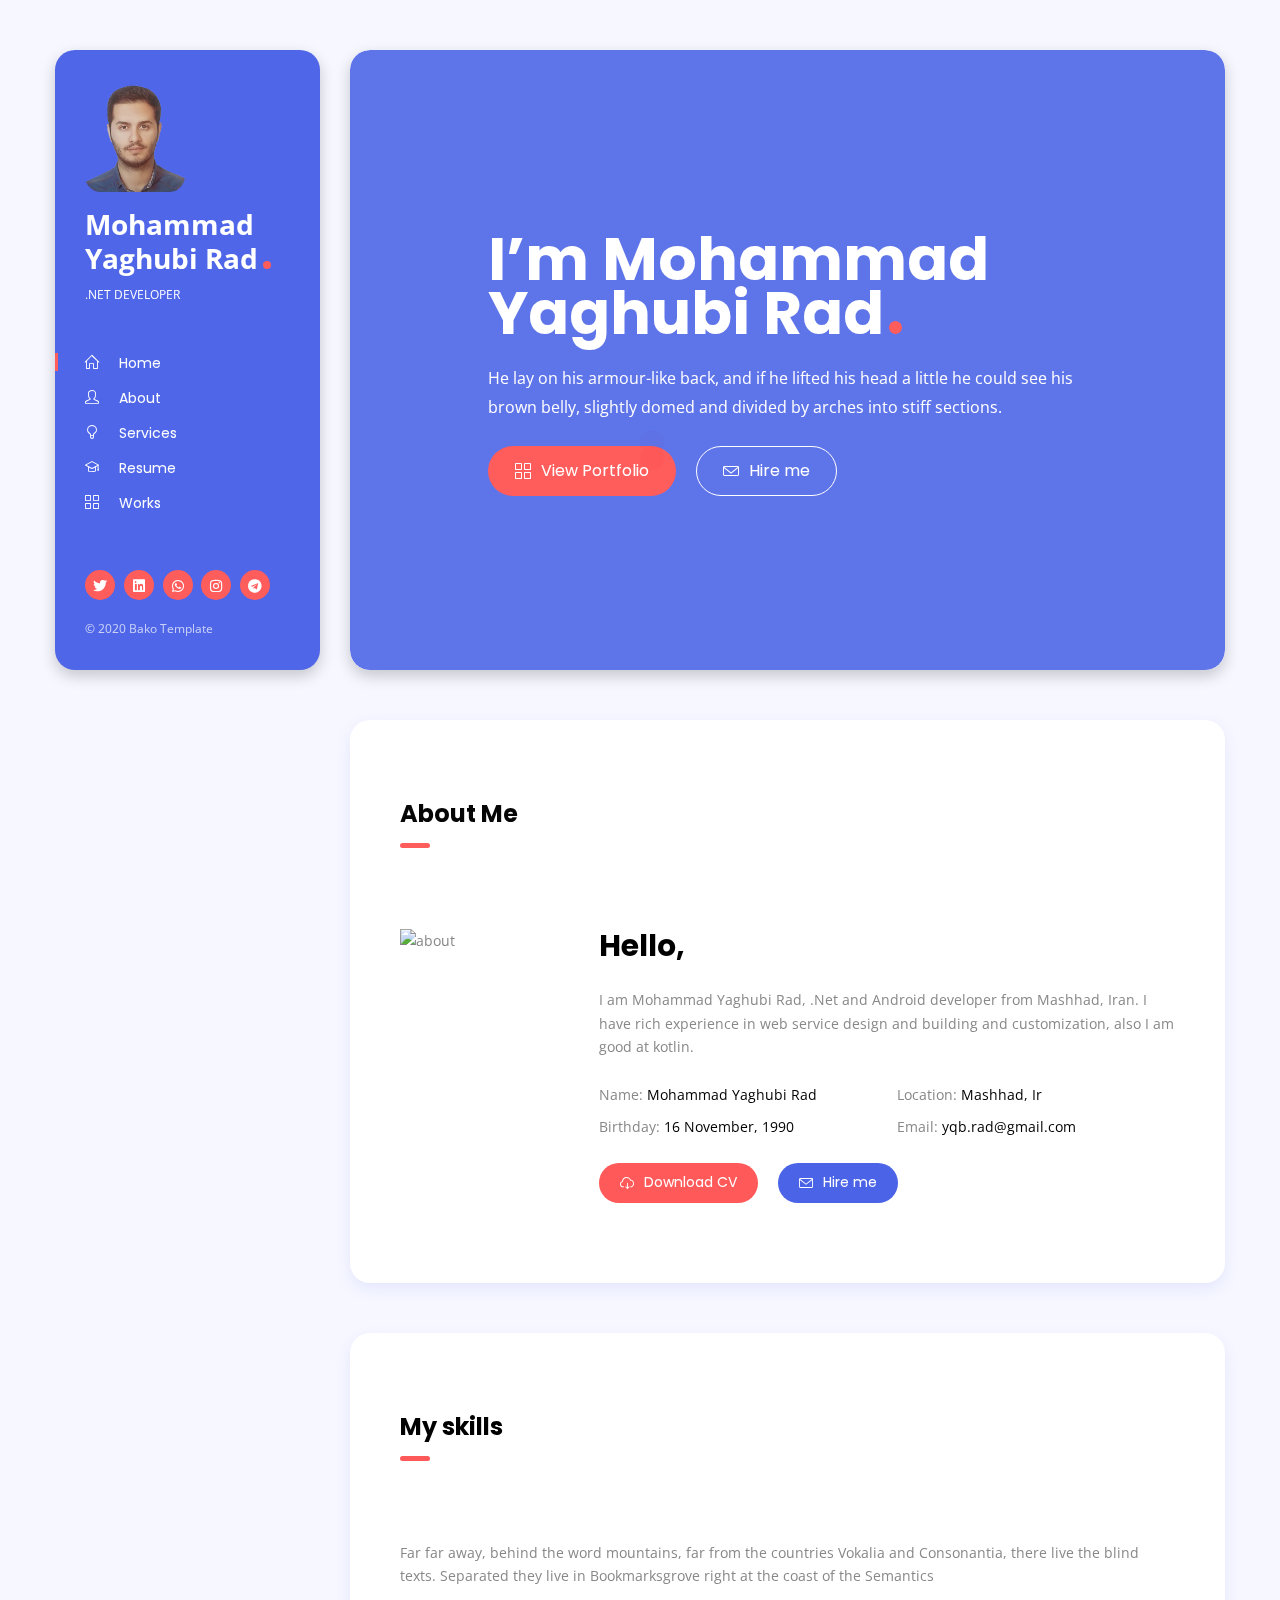
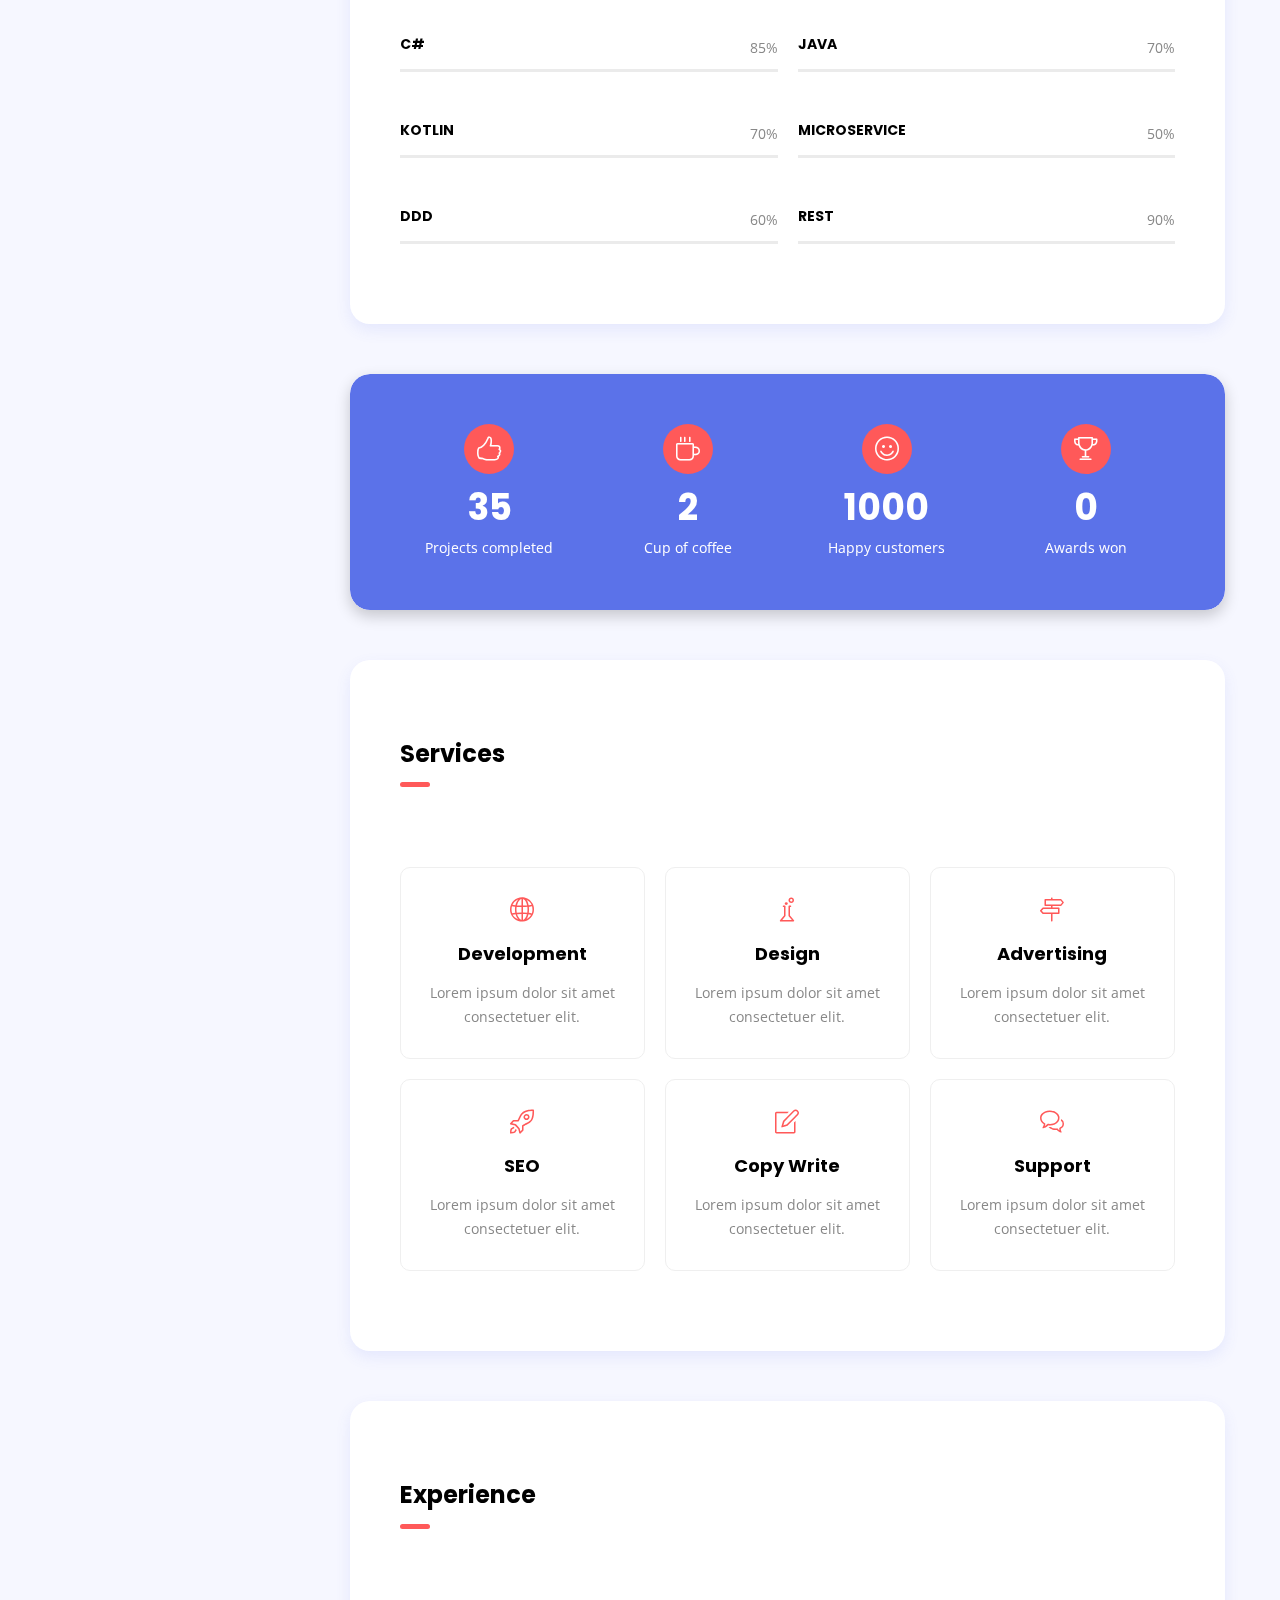
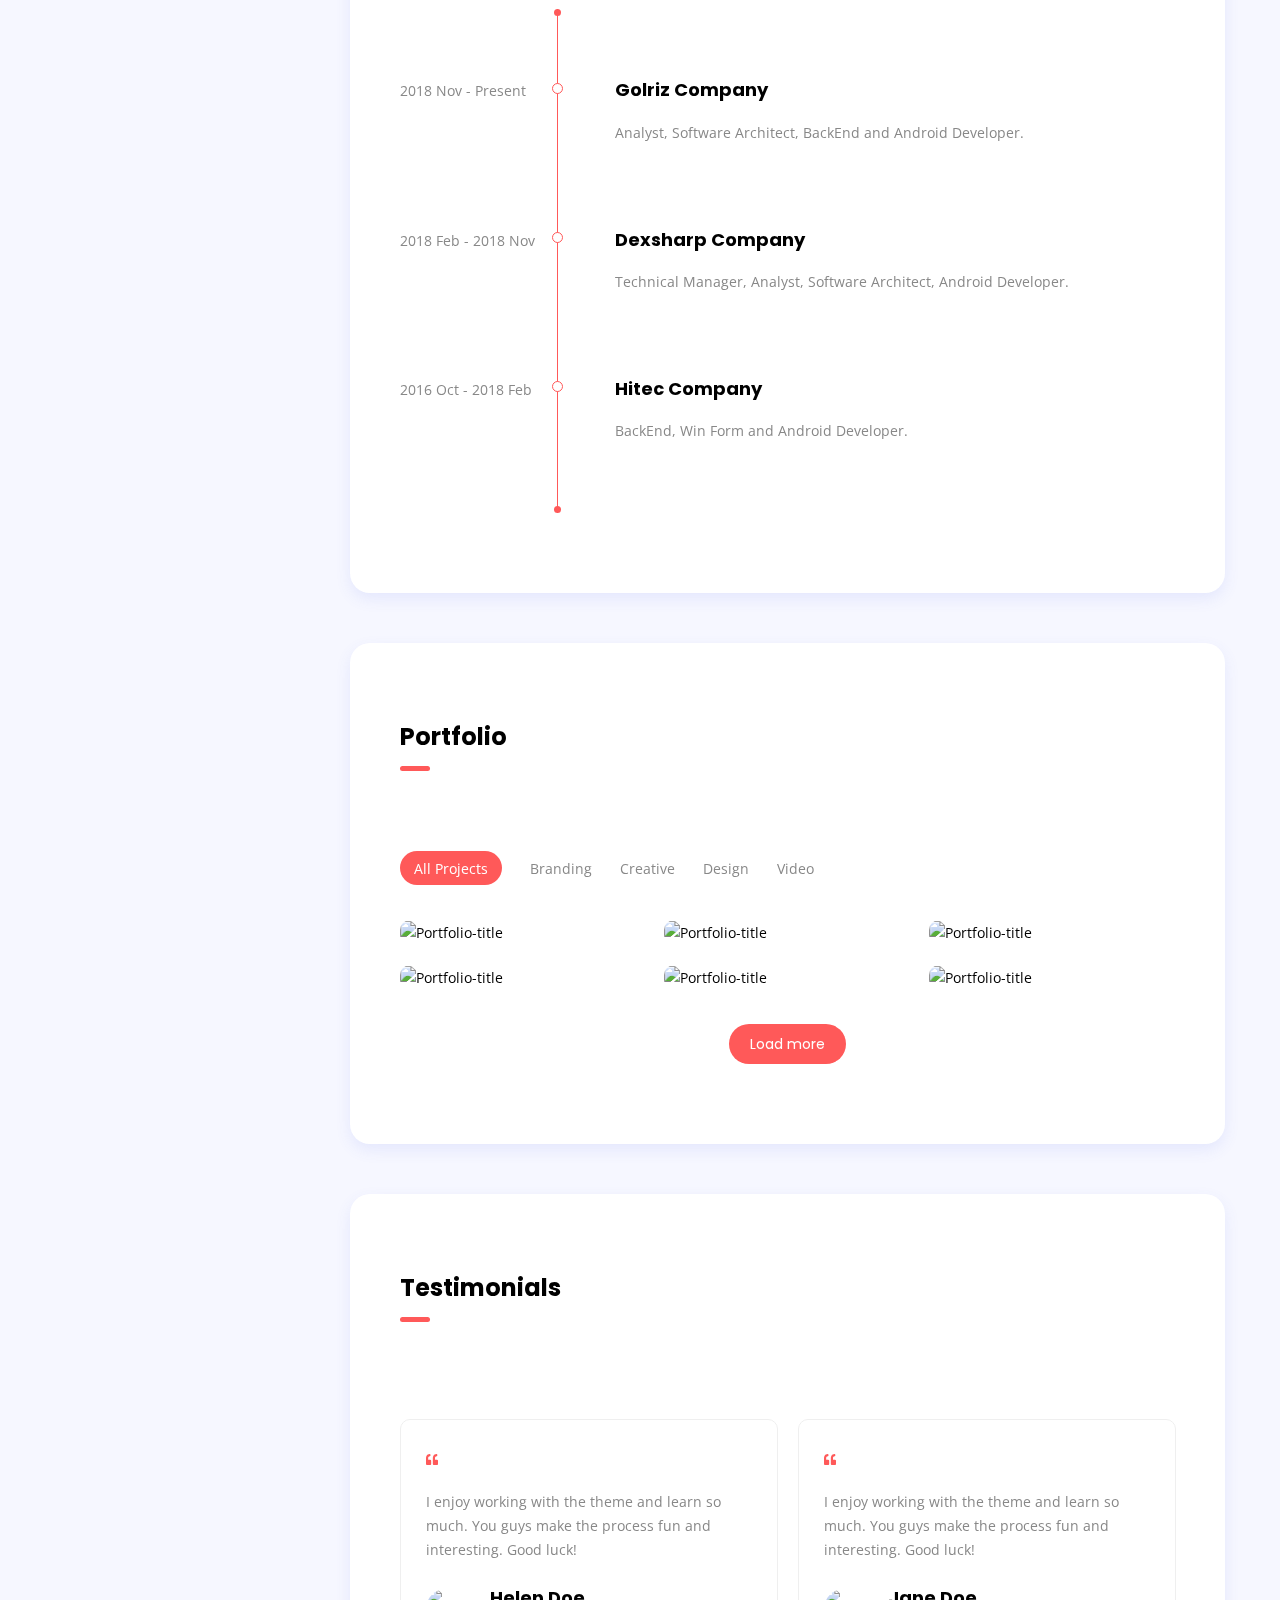
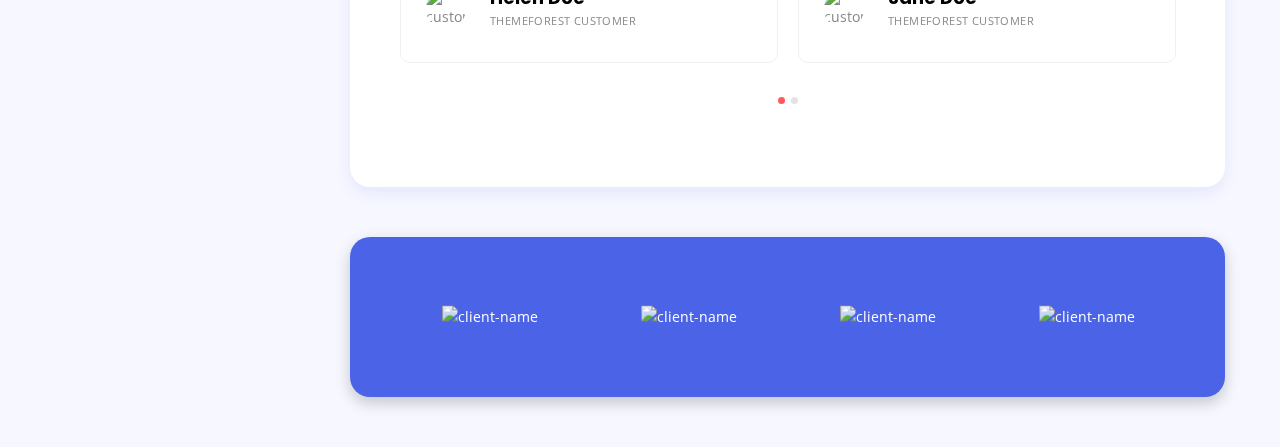
==== commit e7071e69: "Edit resume" ====
--- a/index.html
+++ b/index.html
@@ -4,9 +4,9 @@
 <head>
 	<meta http-equiv="Content-Type" content="text/html; charset=UTF-8">
 	<title>Bako - Personal Portfolio & Resume HTML Template</title>
-	<meta name="description" content="Bako - Personal Portfolio & Resume HTML Template">
+	<meta name="description" content="Yqb - Personal Portfolio & Resume HTML Template">
 	<meta name="viewport" content="width=device-width, initial-scale=1, maximum-scale=1">
-	<link rel="shortcut icon" type="image/x-icon" href="https://via.placeholder.com/32x32">
+	<link rel="shortcut icon" type="image/x-icon" href="./images/m5.png">
 
 	<!-- STYLESHEETS -->
 	<link rel="stylesheet" href="css/bootstrap.min.css" type="text/css" media="all">
@@ -46,8 +46,9 @@
 				<span></span>
 				<span></span>
 			</button>
-			<a href="index.html" class="logo"><img src="https://via.placeholder.com/70x70" alt="Bako Doe" /></a>
-			<a href="index.html" class="site-title dot ml-2">Bako Doe</a>
+			<a href="index.html" class="logo"><img style="border-radius: 50%;" src="./images/m2.png"
+					alt="Mohammad Yaghubi Rad" /></a>
+			<a href="index.html" class="site-title dot ml-2">Mohammad Yaghubi Rad</a>
 		</div>
 
 		<!-- header -->
@@ -56,9 +57,10 @@
 				<span aria-hidden="true">&times;</span>
 			</button>
 			<div class="header-inner d-flex align-items-start flex-column">
-				<a href="index.html"><img src="https://via.placeholder.com/70x70" alt="Bako Doe" /></a>
-				<a href="index.html" class="site-title dot mt-3">Bako Doe</a>
-				<span class="site-slogan">Web Developer</span>
+				<a href="index.html"><img style="border-radius: 15%; width: 100px; height: auto;" src="./images/m5.png"
+						alt="Mohammad Yaghubi Rad" /></a>
+				<a href="index.html" style="line-height: 1.2;" class="site-title dot mt-3">Mohammad Yaghubi Rad</a>
+				<span style="margin-top: 10px;" class="site-slogan">.Net Developer</span>
 
 				<!-- navigation menu -->
 				<nav>
@@ -68,8 +70,8 @@
 						<li><a href="#services"><i class="icon-bulb"></i>Services</a></li>
 						<li><a href="#resume"><i class="icon-graduation"></i>Resume</a></li>
 						<li><a href="#works"><i class="icon-grid"></i>Works</a></li>
-						<li><a href="#blog"><i class="icon-pencil"></i>Blog</a></li>
-						<li><a href="#contact"><i class="icon-phone"></i>Contact</a></li>
+						<!-- <li><a href="#blog"><i class="icon-pencil"></i>Blog</a></li> -->
+						<!-- <li><a href="#contact"><i class="icon-phone"></i>Contact</a></li> -->
 					</ul>
 				</nav>
 
@@ -78,11 +80,18 @@
 
 					<!-- social icons -->
 					<ul class="social-icons list-inline">
-						<li class="list-inline-item"><a href="#"><i class="fab fa-facebook-f"></i></a></li>
+						<!-- <li class="list-inline-item"><a href="#"><i class="fab fa-facebook-f"></i></a></li> -->
 						<li class="list-inline-item"><a href="#"><i class="fab fa-twitter"></i></a></li>
-						<li class="list-inline-item"><a href="#"><i class="fab fa-instagram"></i></a></li>
-						<li class="list-inline-item"><a href="#"><i class="fab fa-youtube"></i></a></li>
-						<li class="list-inline-item"><a href="#"><i class="fab fa-dribbble"></i></a></li>
+						<li class="list-inline-item"><a
+								href="https://www.linkedin.com/in/mohammad-yaqubi-rad-a41153198"><i
+									class="fab fa-linkedin"></i></a></li>
+						<li class="list-inline-item"><a href="https://wa.me/+989364298717"><i
+									class="fab fa-whatsapp"></i></a></li>
+						<li class="list-inline-item"><a href="https://www.instagram.com/yqb.rad/"><i
+									class="fab fa-instagram"></i></a></li>
+						<!-- <li class="list-inline-item"><a href="#"><i class="fab fa-youtube"></i></a></li> -->
+						<li class="list-inline-item"><a href="https://t.me/YqBRad"><i class="fab fa-telegram"></i></a>
+						</li>
 					</ul>
 
 					<!-- copyright -->
@@ -98,7 +107,7 @@
 			<section class="hero background parallax shadow-dark d-flex align-items-center" id="home"
 				data-image-src="https://via.placeholder.com/900x600">
 				<div class="cta mx-auto mt-2">
-					<h1 class="mt-0 mb-4">I’m Bako Doe<span class="dot"></span></h1>
+					<h1 class="mt-0 mb-4">I’m Mohammad Yaghubi Rad<span class="dot"></span></h1>
 					<p class="mb-4">He lay on his armour-like back, and if he lifted his head a little he could see his
 						brown belly, slightly domed and divided by arches into stiff sections.</p>
 					<a href="#" class="btn btn-default btn-lg mr-3"><i class="icon-grid"></i>View Portfolio</a>
@@ -119,16 +128,17 @@
 					</div>
 					<div class="col-md-9">
 						<h2 class="mt-4 mt-md-0 mb-4">Hello,</h2>
-						<p class="mb-0">I am Bako Doe, web developer from London, United Kingdom. I have rich experience
-							in web site design and building and customization, also I am good at wordpress.</p>
+						<p class="mb-0">I am Mohammad Yaghubi Rad, .Net and Android developer from Mashhad, Iran. I have
+							rich experience
+							in web service design and building and customization, also I am good at kotlin.</p>
 						<div class="row my-4">
 							<div class="col-md-6">
-								<p class="mb-2">Name: <span class="text-dark">Bako Doe</span></p>
-								<p class="mb-0">Birthday: <span class="text-dark">14 August, 1990</span></p>
+								<p class="mb-2">Name: <span class="text-dark">Mohammad Yaghubi Rad</span></p>
+								<p class="mb-0">Birthday: <span class="text-dark">16 November, 1990</span></p>
 							</div>
 							<div class="col-md-6 mt-2 mt-md-0 mt-sm-2">
-								<p class="mb-2">Location: <span class="text-dark">London, UK</span></p>
-								<p class="mb-0">Email: <span class="text-dark">hello@bako.com</span></p>
+								<p class="mb-2">Location: <span class="text-dark">Mashhad, Ir</span></p>
+								<p class="mb-0">Email: <span class="text-dark">yqb.rad@gmail.com</span></p>
 							</div>
 						</div>
 						<a href="#" class="btn btn-default mr-3"><i class="icon-cloud-download"></i>Download CV</a>
@@ -152,7 +162,7 @@
 						<!-- skill item -->
 						<div class="skill-item">
 							<div class="skill-info clearfix">
-								<h4 class="float-left mb-3 mt-0">WordPress</h4>
+								<h4 class="float-left mb-3 mt-0">C#</h4>
 								<span class="float-right">85%</span>
 							</div>
 							<div class="progress">
@@ -168,12 +178,12 @@
 						<!-- skill item -->
 						<div class="skill-item">
 							<div class="skill-info clearfix">
-								<h4 class="float-left mb-3 mt-0">HTML & CSS</h4>
-								<span class="float-right">90%</span>
+								<h4 class="float-left mb-3 mt-0">Java</h4>
+								<span class="float-right">70%</span>
 							</div>
 							<div class="progress">
 								<div class="progress-bar" role="progressbar" aria-valuemin="0" aria-valuemax="100"
-									aria-valuenow="90">
+									aria-valuenow="70">
 								</div>
 							</div>
 							<div class="spacer" data-height="50"></div>
@@ -184,15 +194,15 @@
 						<!-- skill item -->
 						<div class="skill-item">
 							<div class="skill-info clearfix">
-								<h4 class="float-left mb-3 mt-0">jQuery</h4>
-								<span class="float-right">60%</span>
+								<h4 class="float-left mb-3 mt-0">Kotlin</h4>
+								<span class="float-right">70%</span>
 							</div>
 							<div class="progress">
 								<div class="progress-bar" role="progressbar" aria-valuemin="0" aria-valuemax="100"
-									aria-valuenow="60">
-								</div>
-							</div>
-							<div class="spacer d-md-none d-lg-none" data-height="50"></div>
+									aria-valuenow="70">
+								</div>
+							</div>
+							<div class="spacer" data-height="50"></div>
 						</div>
 					</div>
 
@@ -200,17 +210,48 @@
 						<!-- skill item -->
 						<div class="skill-item">
 							<div class="skill-info clearfix">
-								<h4 class="float-left mb-3 mt-0">Sketch</h4>
-								<span class="float-right">70%</span>
+								<h4 class="float-left mb-3 mt-0">Microservice</h4>
+								<span class="float-right">50%</span>
 							</div>
 							<div class="progress">
 								<div class="progress-bar" role="progressbar" aria-valuemin="0" aria-valuemax="100"
-									aria-valuenow="70">
-								</div>
-							</div>
-						</div>
-					</div>
-
+									aria-valuenow="50">
+								</div>
+							</div>
+							<div class="spacer" data-height="50"></div>
+						</div>
+					</div>
+
+					<div class="col-md-6">
+						<!-- skill item -->
+						<div class="skill-item">
+							<div class="skill-info clearfix">
+								<h4 class="float-left mb-3 mt-0">DDD</h4>
+								<span class="float-right">60%</span>
+							</div>
+							<div class="progress">
+								<div class="progress-bar" role="progressbar" aria-valuemin="0" aria-valuemax="100"
+									aria-valuenow="60">
+								</div>
+							</div>
+							<div class="spacer d-md-none d-lg-none" data-height="50"></div>
+						</div>
+					</div>
+
+					<div class="col-md-6">
+						<!-- skill item -->
+						<div class="skill-item">
+							<div class="skill-info clearfix">
+								<h4 class="float-left mb-3 mt-0">Rest</h4>
+								<span class="float-right">90%</span>
+							</div>
+							<div class="progress">
+								<div class="progress-bar" role="progressbar" aria-valuemin="0" aria-valuemax="100"
+									aria-valuenow="90">
+								</div>
+							</div>
+						</div>
+					</div>
 				</div>
 			</section>
 
@@ -223,7 +264,7 @@
 						<!-- fact item -->
 						<div class="fact-item text-center">
 							<i class="icon-like icon-circle"></i>
-							<h2 class="count">157</h2>
+							<h2 class="count">35</h2>
 							<span>Projects completed</span>
 						</div>
 					</div>
@@ -231,7 +272,7 @@
 						<!-- fact item -->
 						<div class="fact-item text-center">
 							<i class="icon-cup icon-circle"></i>
-							<h2 class="count">2765</h2>
+							<h2 class="count">2</h2>
 							<span>Cup of coffee</span>
 						</div>
 					</div>
@@ -239,7 +280,7 @@
 						<!-- fact item -->
 						<div class="fact-item text-center">
 							<i class="icon-emotsmile icon-circle"></i>
-							<h2 class="count">350</h2>
+							<h2 class="count">1000</h2>
 							<span>Happy customers</span>
 						</div>
 					</div>
@@ -247,7 +288,7 @@
 						<!-- fact item -->
 						<div class="fact-item text-center">
 							<i class="icon-trophy icon-circle"></i>
-							<h2 class="count">29</h2>
+							<h2 class="count">0</h2>
 							<span>Awards won</span>
 						</div>
 					</div>
@@ -335,32 +376,29 @@
 				<div class="timeline">
 					<div class="entry">
 						<div class="title">
-							<span>2019 - Present</span>
+							<span>2018 Nov - Present</span>
 						</div>
 						<div class="body">
-							<h4 class="mt-0">Academic Degree</h4>
-							<p>Lorem ipsum dolor sit amet consectetuer adipiscing elit aenean commodo ligula eget dolor
-								aenean massa.</p>
+							<h4 class="mt-0">Golriz Company</h4>
+							<p>Analyst, Software Architect, BackEnd and Android Developer.</p>
 						</div>
 					</div>
 					<div class="entry">
 						<div class="title">
-							<span>2018 - 2015</span>
+							<span>2018 Feb - 2018 Nov</span>
 						</div>
 						<div class="body">
-							<h4 class="mt-0">Bachelor’s Degree</h4>
-							<p>Lorem ipsum dolor sit amet consectetuer adipiscing elit aenean commodo ligula eget dolor
-								aenean massa.</p>
+							<h4 class="mt-0">Dexsharp Company</h4>
+							<p>Technical Manager, Analyst, Software Architect, Android Developer.</p>
 						</div>
 					</div>
 					<div class="entry">
 						<div class="title">
-							<span>2015 - 2012</span>
+							<span>2016 Oct - 2018 Feb</span>
 						</div>
 						<div class="body">
-							<h4 class="mt-0">Honours Degree</h4>
-							<p>Lorem ipsum dolor sit amet consectetuer adipiscing elit aenean commodo ligula eget dolor
-								aenean massa.</p>
+							<h4 class="mt-0">Hitec Company</h4>
+							<p>BackEnd, Win Form and Android Developer.</p>
 						</div>
 					</div>
 					<span class="timeline-line"></span>
@@ -511,14 +549,13 @@
 			</section>
 
 			<!-- section pricing table -->
-			<section id="price" class="shadow-blue white-bg padding">
+			<!-- <section id="price" class="shadow-blue white-bg padding">
 				<h3 class="section-title">Pricing table</h3>
 				<div class="spacer" data-height="97"></div>
 
 				<div class="row">
 
 					<div class="col-md-4 pr-md-0 mt-3">
-						<!-- price item -->
 						<div class="price-item text-center">
 							<i class="price-icon icon-energy"></i>
 							<span class="plan">Basic</span>
@@ -535,7 +572,6 @@
 					</div>
 
 					<div class="col-md-4 px-md-0 my-5 my-md-0">
-						<!-- price item -->
 						<div class="price-item text-center recommended">
 							<i class="price-icon icon-fire"></i>
 							<span class="plan">Professional</span>
@@ -553,7 +589,6 @@
 					</div>
 
 					<div class="col-md-4 pl-md-0 mt-0 mt-md-3">
-						<!-- price item -->
 						<div class="price-item text-center">
 							<i class="price-icon icon-rocket"></i>
 							<span class="plan">Premium</span>
@@ -570,7 +605,7 @@
 					</div>
 
 				</div>
-			</section>
+			</section> -->
 
 			<!-- section testimonials -->
 			<section id="testimonials" class="shadow-blue white-bg padding">
@@ -695,14 +730,13 @@
 			</section>
 
 			<!-- section blog -->
-			<section id="blog" class="shadow-blue white-bg padding">
+			<!-- <section id="blog" class="shadow-blue white-bg padding">
 				<h3 class="section-title">Recent posts</h3>
 				<div class="spacer" data-height="80"></div>
 
 				<div class="row">
 
 					<div class="col-md-4">
-						<!-- blog item -->
 						<div class="blog-item">
 							<div class="thumb">
 								<a href="#">
@@ -715,13 +749,12 @@
 							<h4 class="mt-4 mb-0"><a href="#">The Truth About Design In 3 Minutes</a></h4>
 							<ul class="list-inline meta mb-0 mt-3">
 								<li class="list-inline-item">13 March, 2019</li>
-								<li class="list-inline-item">Bako Doe</li>
+								<li class="list-inline-item">Mohammad Yaghubi Rad</li>
 							</ul>
 						</div>
 					</div>
 
 					<div class="col-md-4">
-						<!-- blog item -->
 						<div class="blog-item">
 							<div class="thumb">
 								<a href="#">
@@ -734,13 +767,12 @@
 							<h4 class="mt-4 mb-0"><a href="#">The Ugly Truth About Design</a></h4>
 							<ul class="list-inline meta mb-0 mt-3">
 								<li class="list-inline-item">13 March, 2019</li>
-								<li class="list-inline-item">Bako Doe</li>
+								<li class="list-inline-item">Mohammad Yaghubi Rad</li>
 							</ul>
 						</div>
 					</div>
 
 					<div class="col-md-4">
-						<!-- blog item -->
 						<div class="blog-item">
 							<div class="thumb">
 								<a href="#">
@@ -753,19 +785,92 @@
 							<h4 class="mt-4 mb-0"><a href="#">How To Become Better With UI Design</a></h4>
 							<ul class="list-inline meta mb-0 mt-3">
 								<li class="list-inline-item">13 March, 2019</li>
-								<li class="list-inline-item">Bako Doe</li>
+								<li class="list-inline-item">Mohammad Yaghubi Rad</li>
 							</ul>
 						</div>
 					</div>
-
-				</div>
-
-			</section>
-
-			</section>
-
+				</div>
+			</section> -->
+
+			<!-- section contact -->
+			<!-- <section id="contact" class="shadow-blue white-bg padding">
+			<h3 class="section-title">Get in touch</h3>
+			<div class="spacer" data-height="80"></div>
+
+			<div class="row">
+				
+				<div class="col-md-4 mb-4 mb-md-0">
+					<div class="contact-info mb-5">
+						<i class="icon-phone"></i>
+						<div class="details">
+							<h5>Phone</h5>
+							<span>+44 1632 960428</span>
+						</div>
+					</div>
+					<div class="contact-info mb-5">
+						<i class="icon-envelope"></i>
+						<div class="details">
+							<h5>Email address</h5>
+							<span>hello@bako.com</span>
+						</div>
+					</div>
+					<div class="contact-info">
+						<i class="icon-location-pin"></i>
+						<div class="details">
+							<h5>Location</h5>
+							<span>West Palm Beach, 4669 Travis Street</span>
+						</div>
+					</div>
+				</div>
+
+				<div class="col-md-8">
+					
+					<form id="contact-form" class="contact-form" method="post" action="form/contact.php">
+						
+						<div class="messages"></div>
+						
+						<div class="row">
+							<div class="column col-md-6">
+								
+								<div class="form-group">
+									<input type="text" class="form-control" name="InputName" id="InputName" placeholder="Your name" required="required" data-error="Name is required.">
+									<div class="help-block with-errors"></div>
+								</div>
+							</div>
+							
+							<div class="column col-md-6">
+								
+								<div class="form-group">
+									<input type="email" class="form-control" id="InputEmail" name="InputEmail" placeholder="Email address" required="required" data-error="Email is required.">
+									<div class="help-block with-errors"></div>
+								</div>
+							</div>
+
+							<div class="column col-md-12">
+								
+								<div class="form-group">
+									<input type="text" class="form-control" id="InputSubject" name="InputSubject" placeholder="Subject" required="required" data-error="Subject is required.">
+									<div class="help-block with-errors"></div>
+								</div>
+							</div>
+					
+							<div class="column col-md-12">
+								
+								<div class="form-group">
+									<textarea name="InputMessage" id="InputMessage" class="form-control" rows="5" placeholder="Message" required="required" data-error="Message is required."></textarea>
+									<div class="help-block with-errors"></div>
+								</div>
+							</div>
+						</div>
+
+						<button type="submit" name="submit" id="submit" value="Submit" class="btn btn-default"><i class="icon-paper-plane"></i>Send Message</button>
+						
+					</form>
+				</div>
+			</div>-->
+
+			</section>
 		</main>
-
 	</div>
 
 	<!-- Go to top button -->
--- a/css/style.css
+++ b/css/style.css
@@ -406,7 +406,7 @@
 .hero .cta h1 {
   color: #FFF;
   font-size: 60px;
-  line-height: 0.7;
+  line-height: 0.9;
 }
 .hero .cta h1 .dot:after {
   content: "";
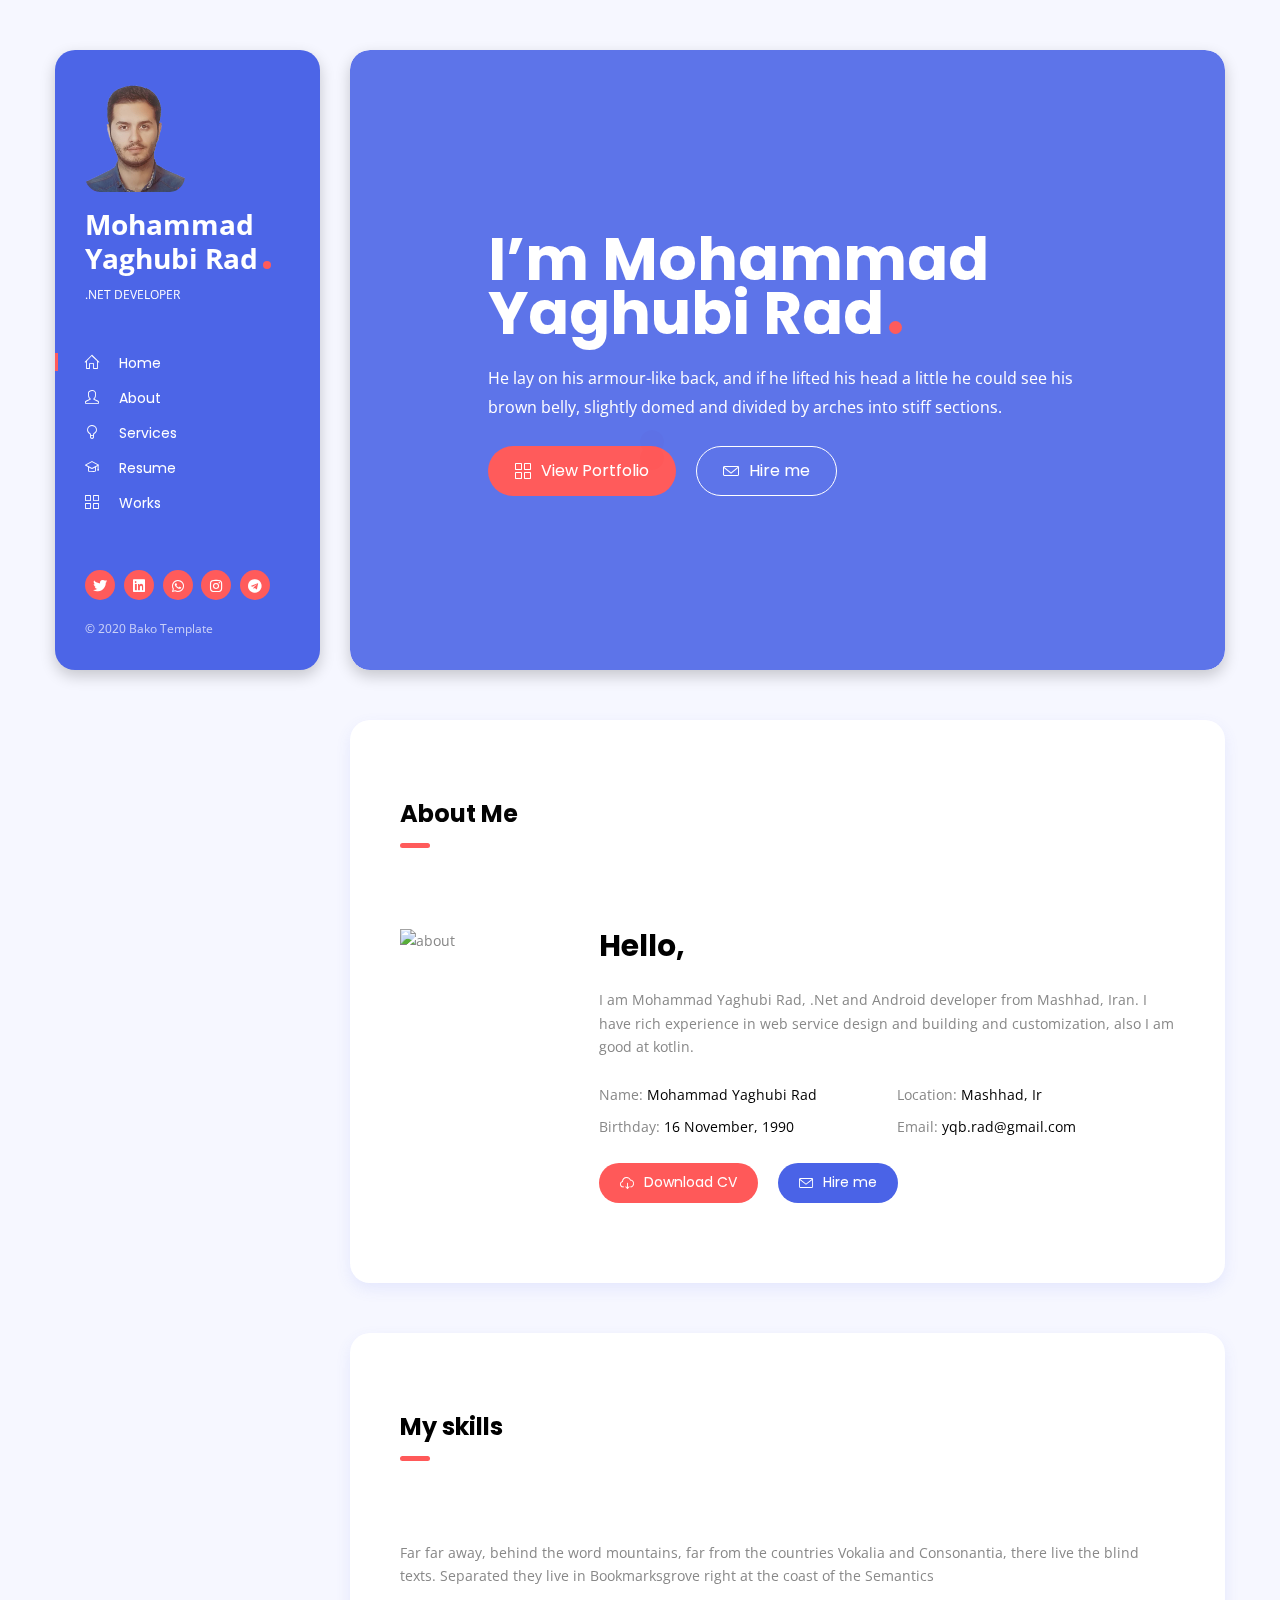
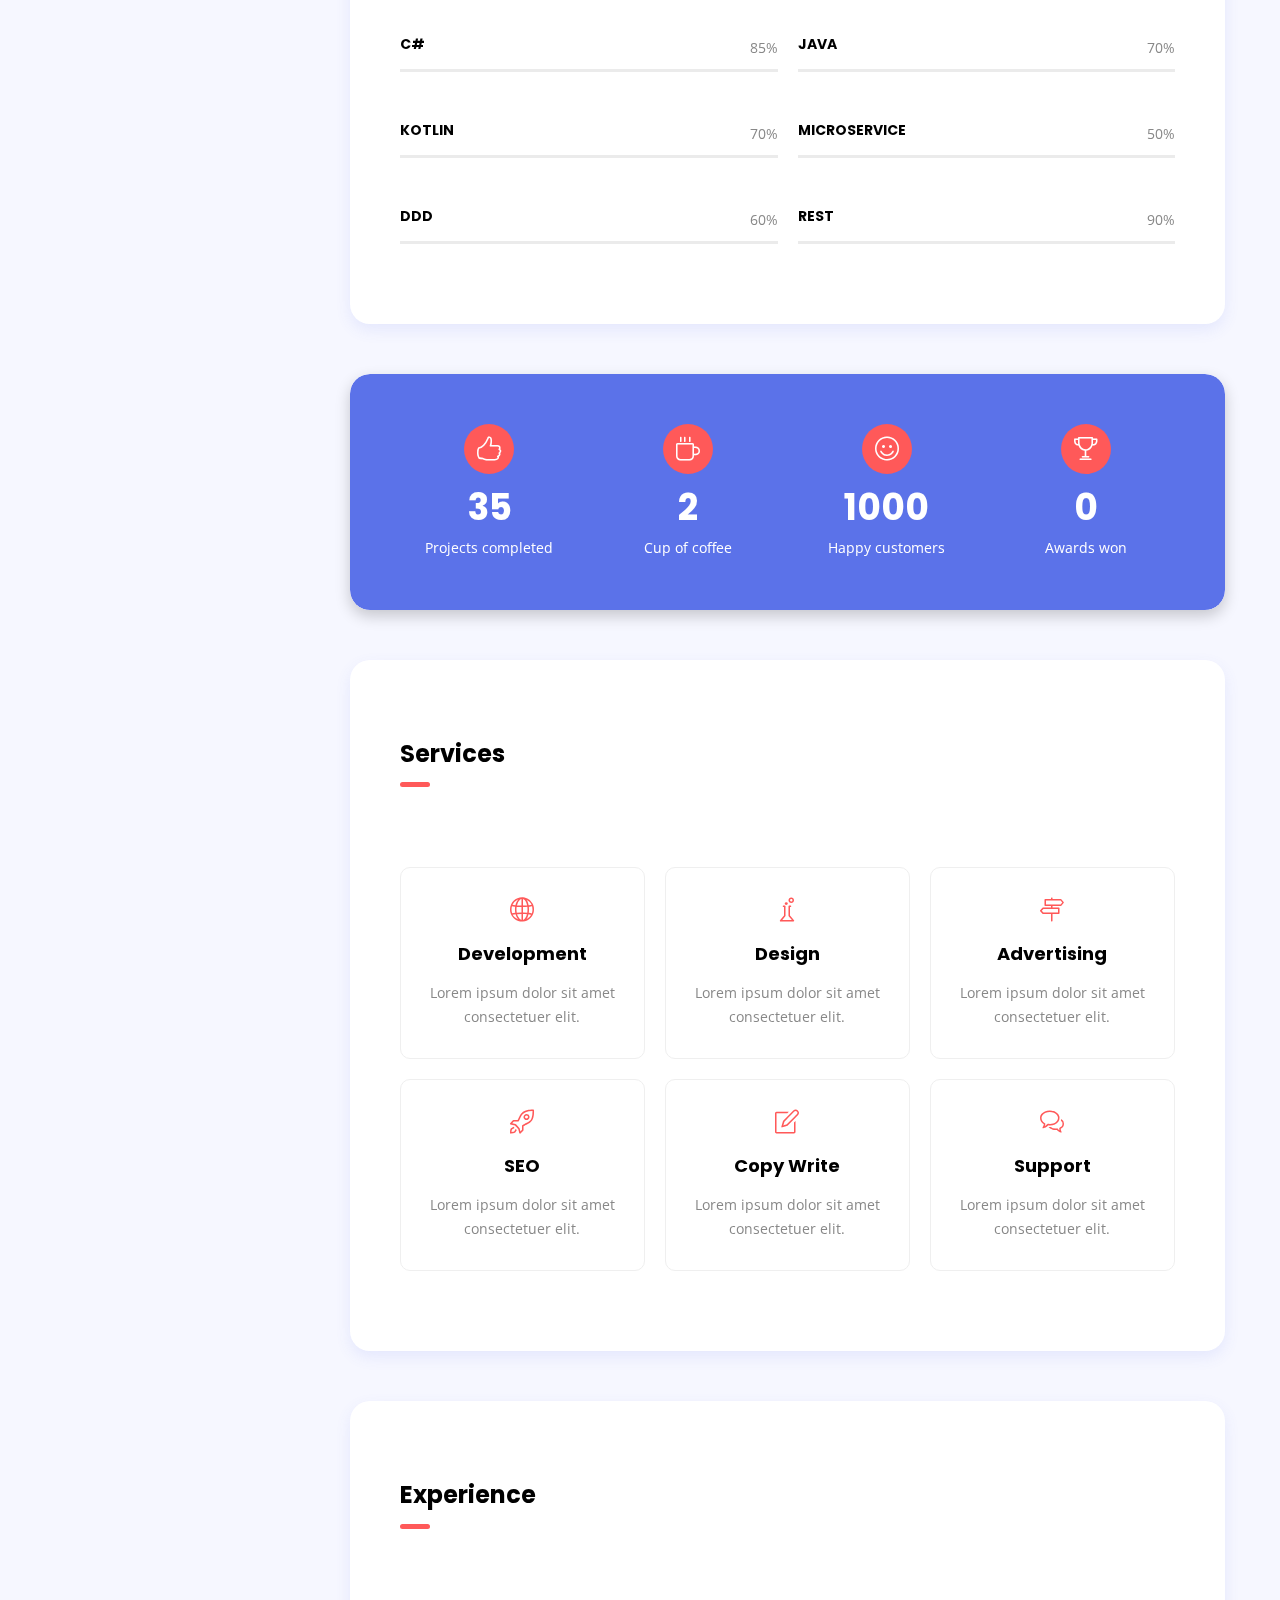
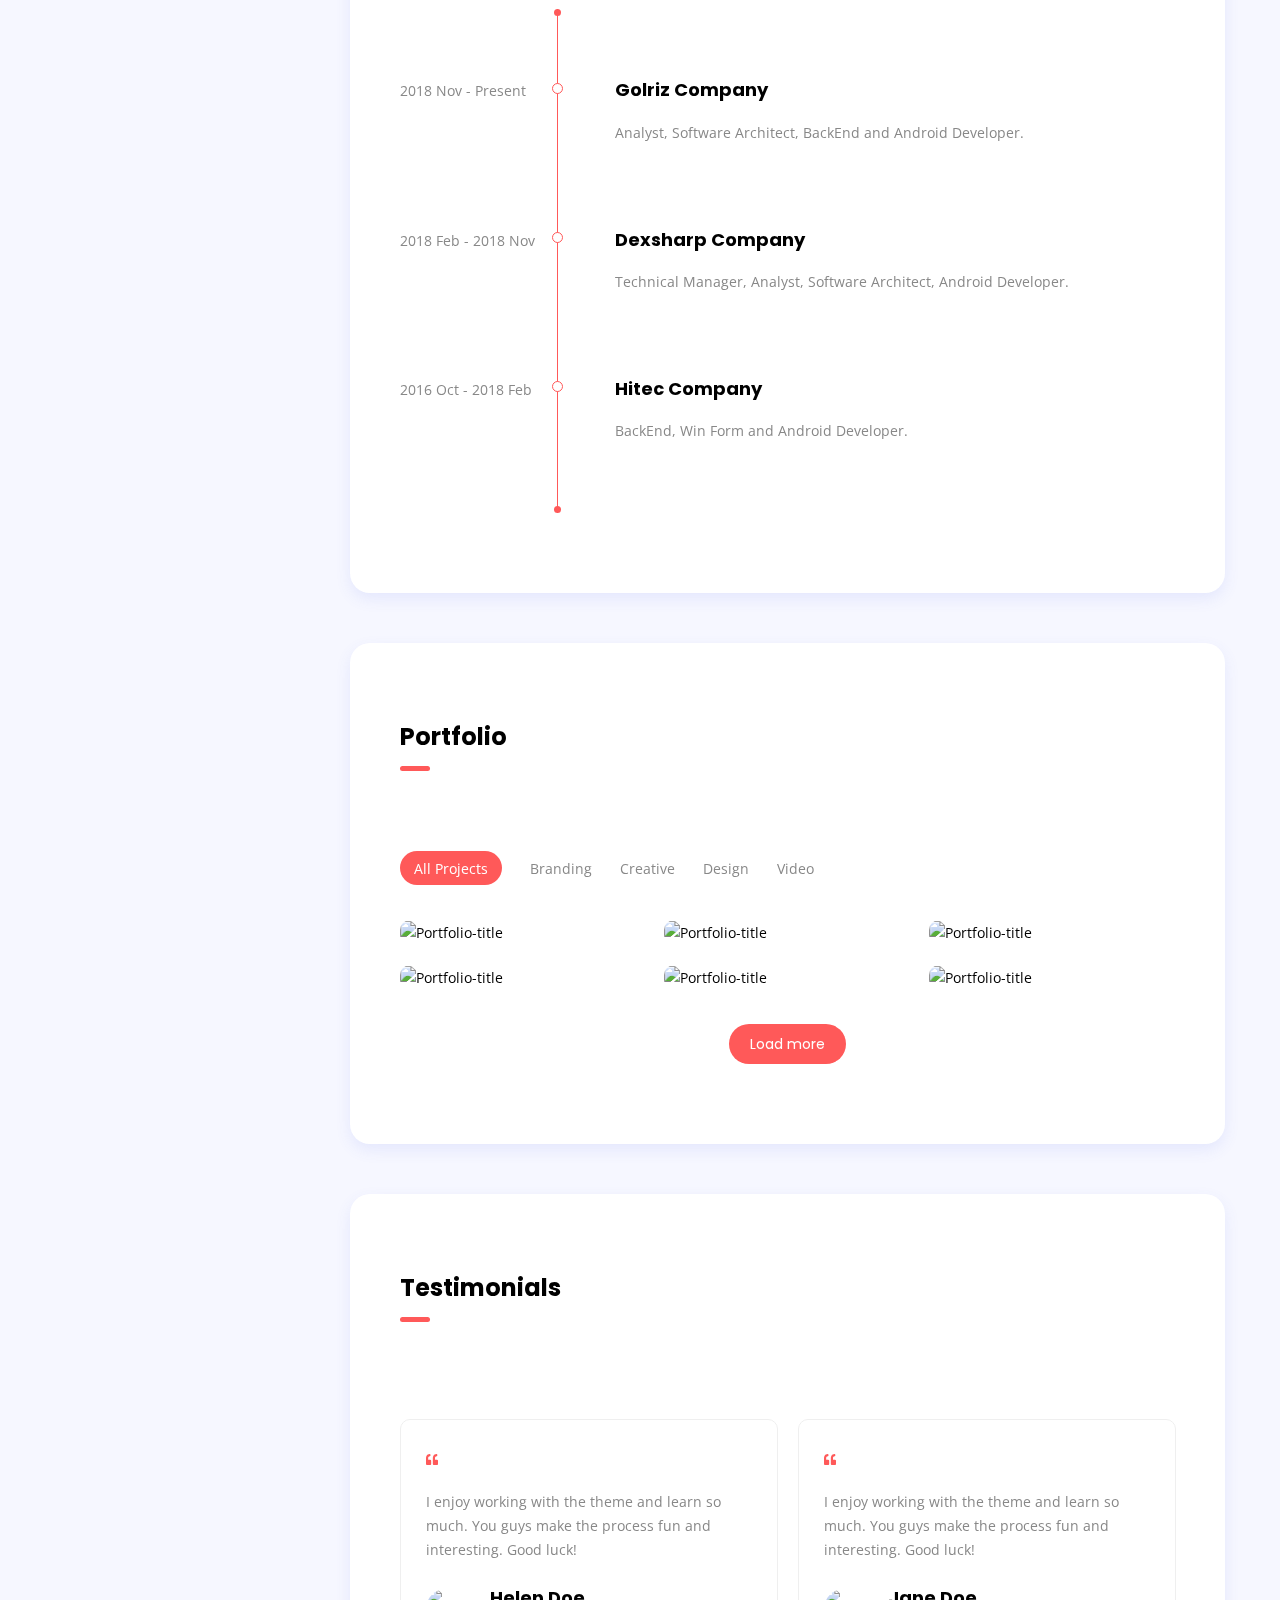
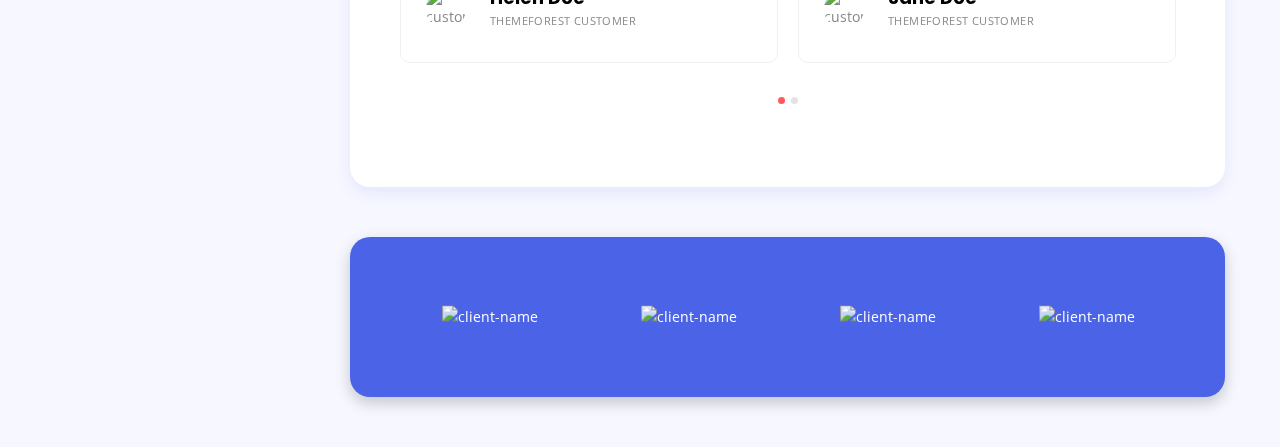
==== commit 2ce0c819: "Update index.html" ====
--- a/index.html
+++ b/index.html
@@ -3,7 +3,7 @@
 
 <head>
 	<meta http-equiv="Content-Type" content="text/html; charset=UTF-8">
-	<title>Bako - Personal Portfolio & Resume HTML Template</title>
+	<title>M Yqb Rad - Resume</title>
 	<meta name="description" content="Yqb - Personal Portfolio & Resume HTML Template">
 	<meta name="viewport" content="width=device-width, initial-scale=1, maximum-scale=1">
 	<link rel="shortcut icon" type="image/x-icon" href="./images/m5.png">
@@ -894,4 +894,4 @@
 
 </body>
 
-</html>+</html>
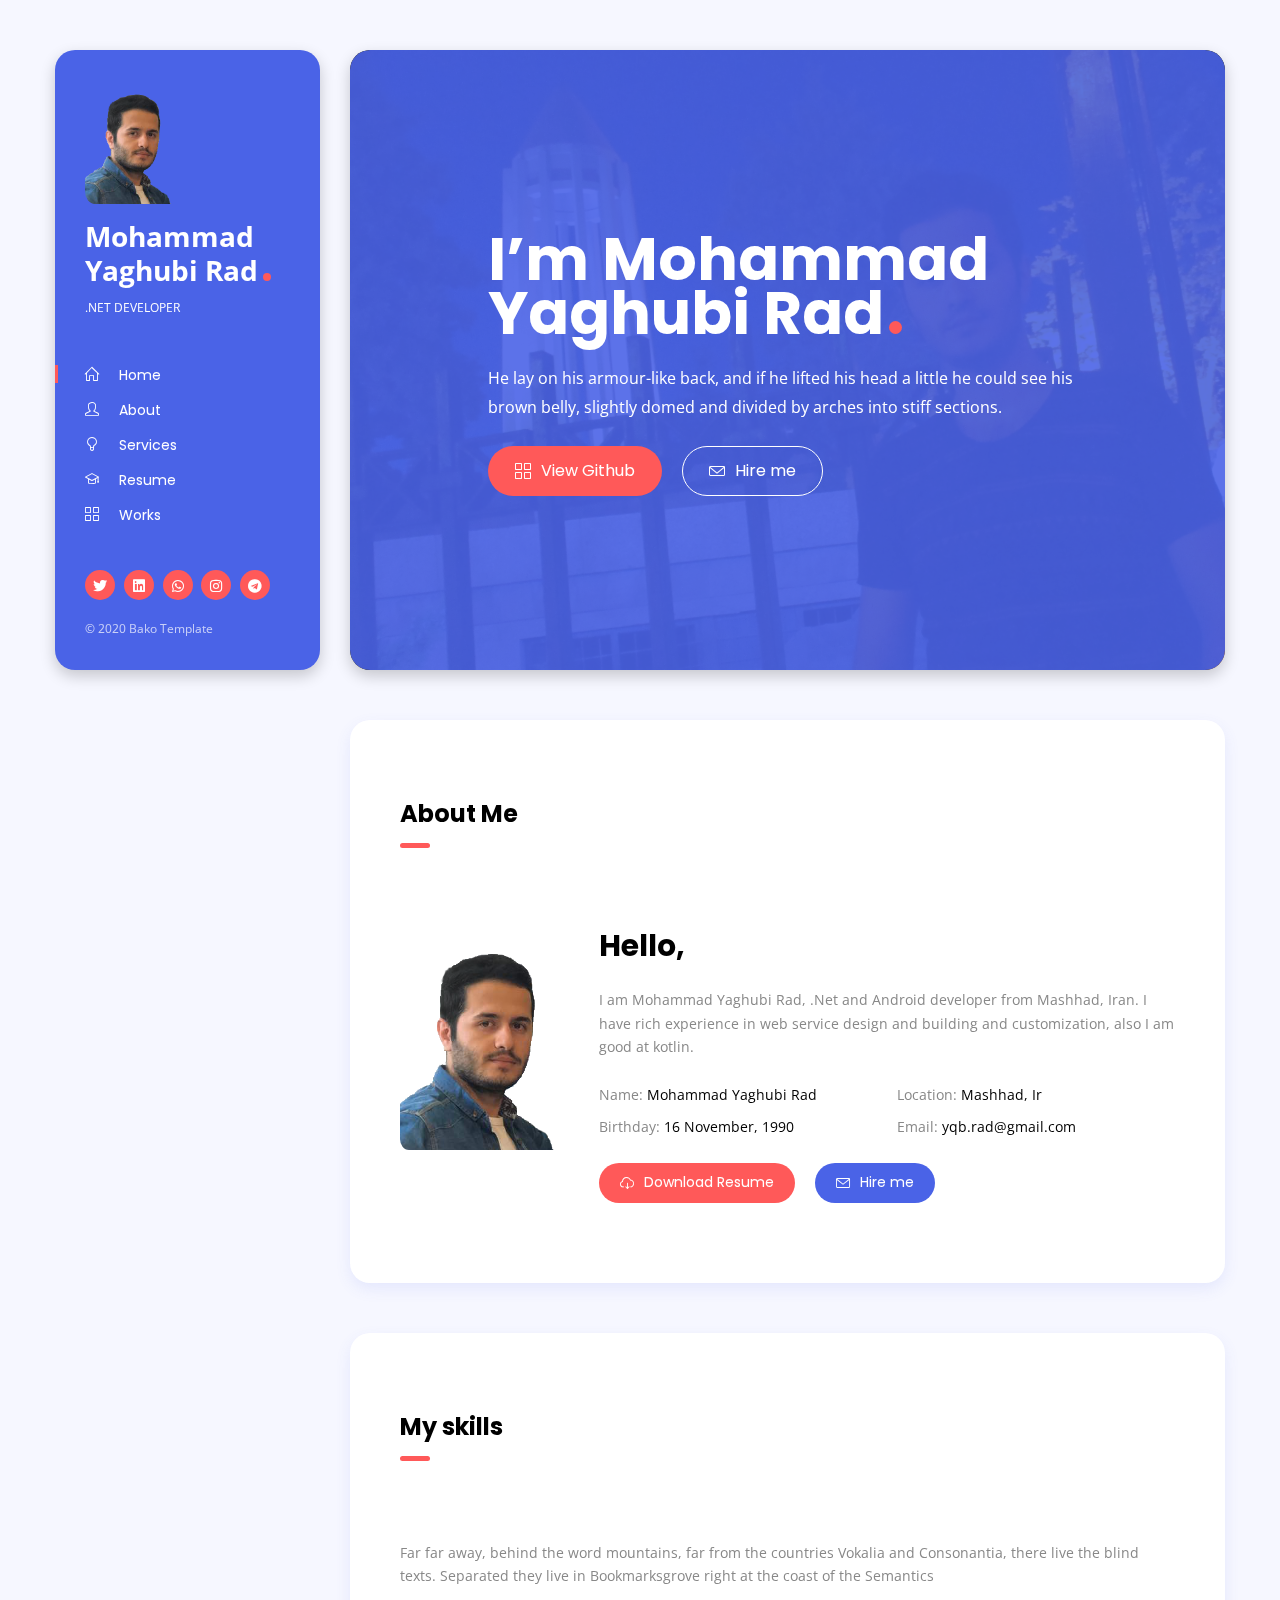
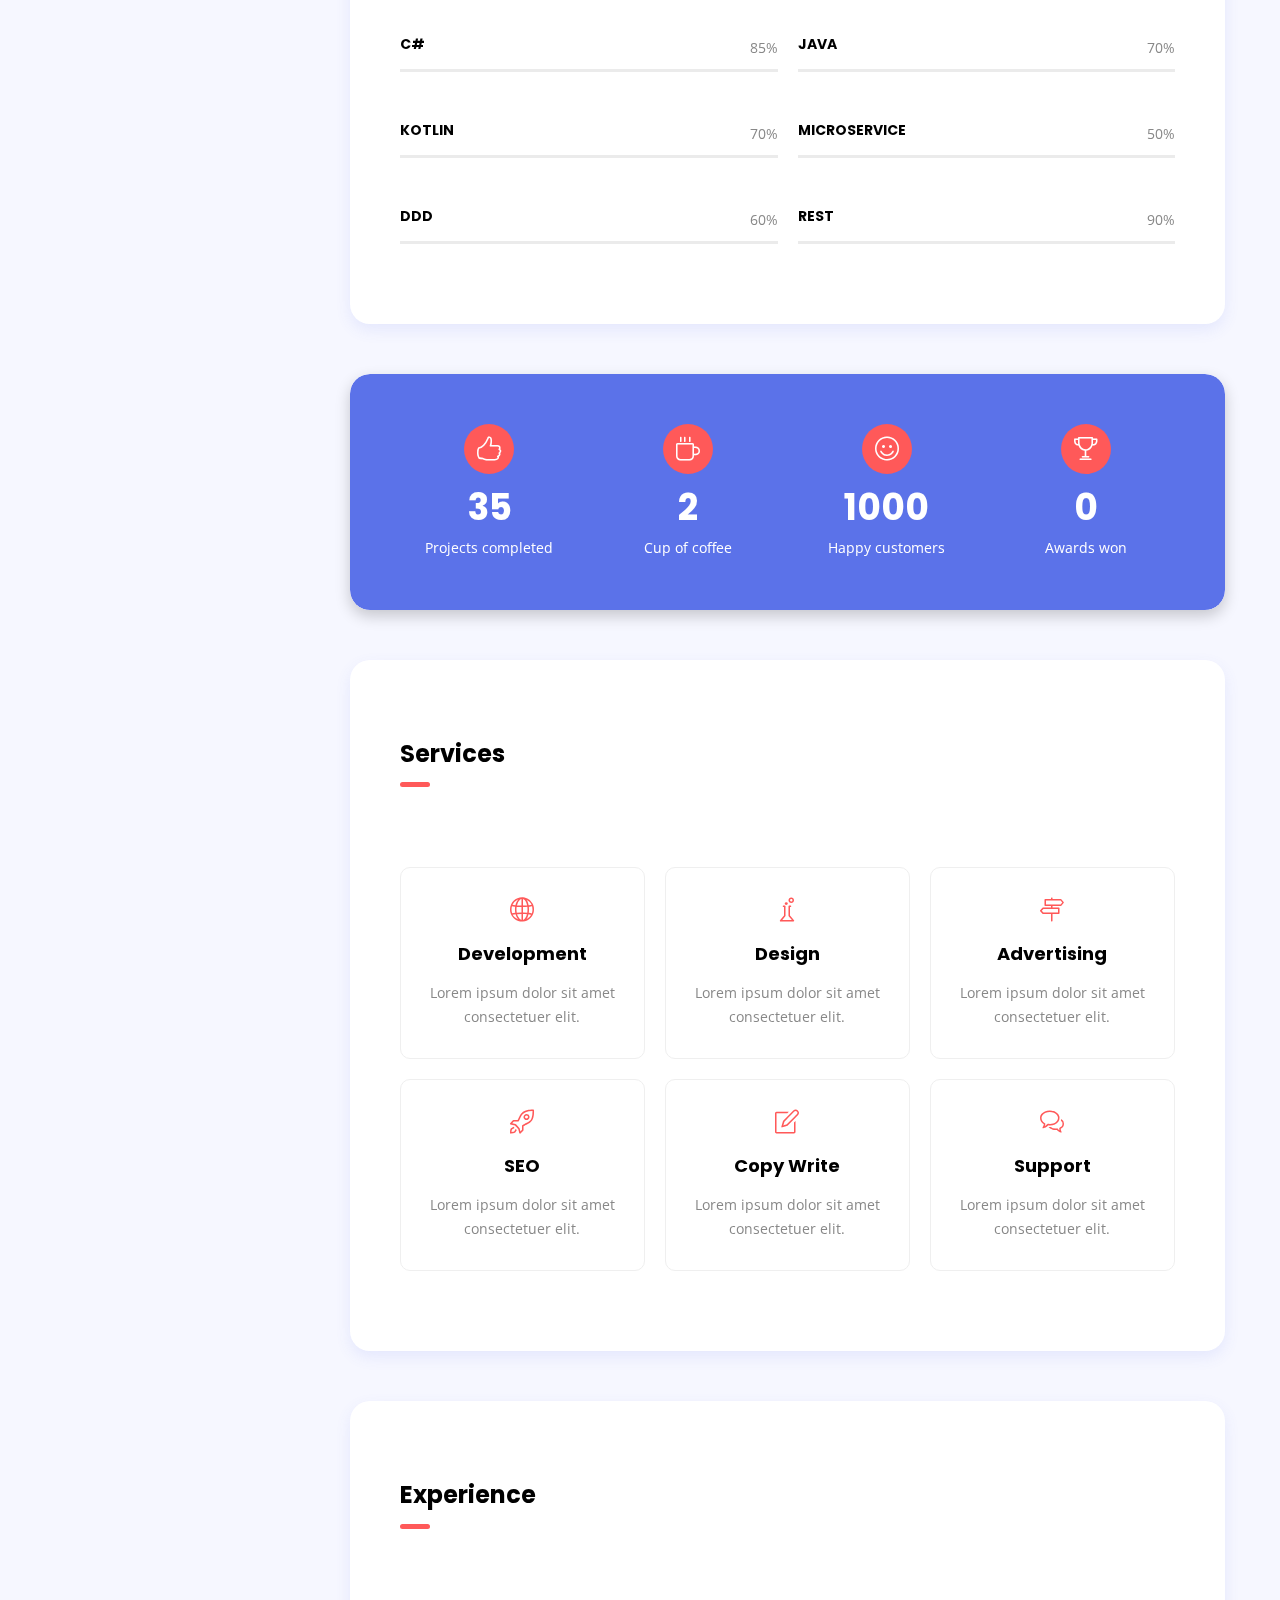
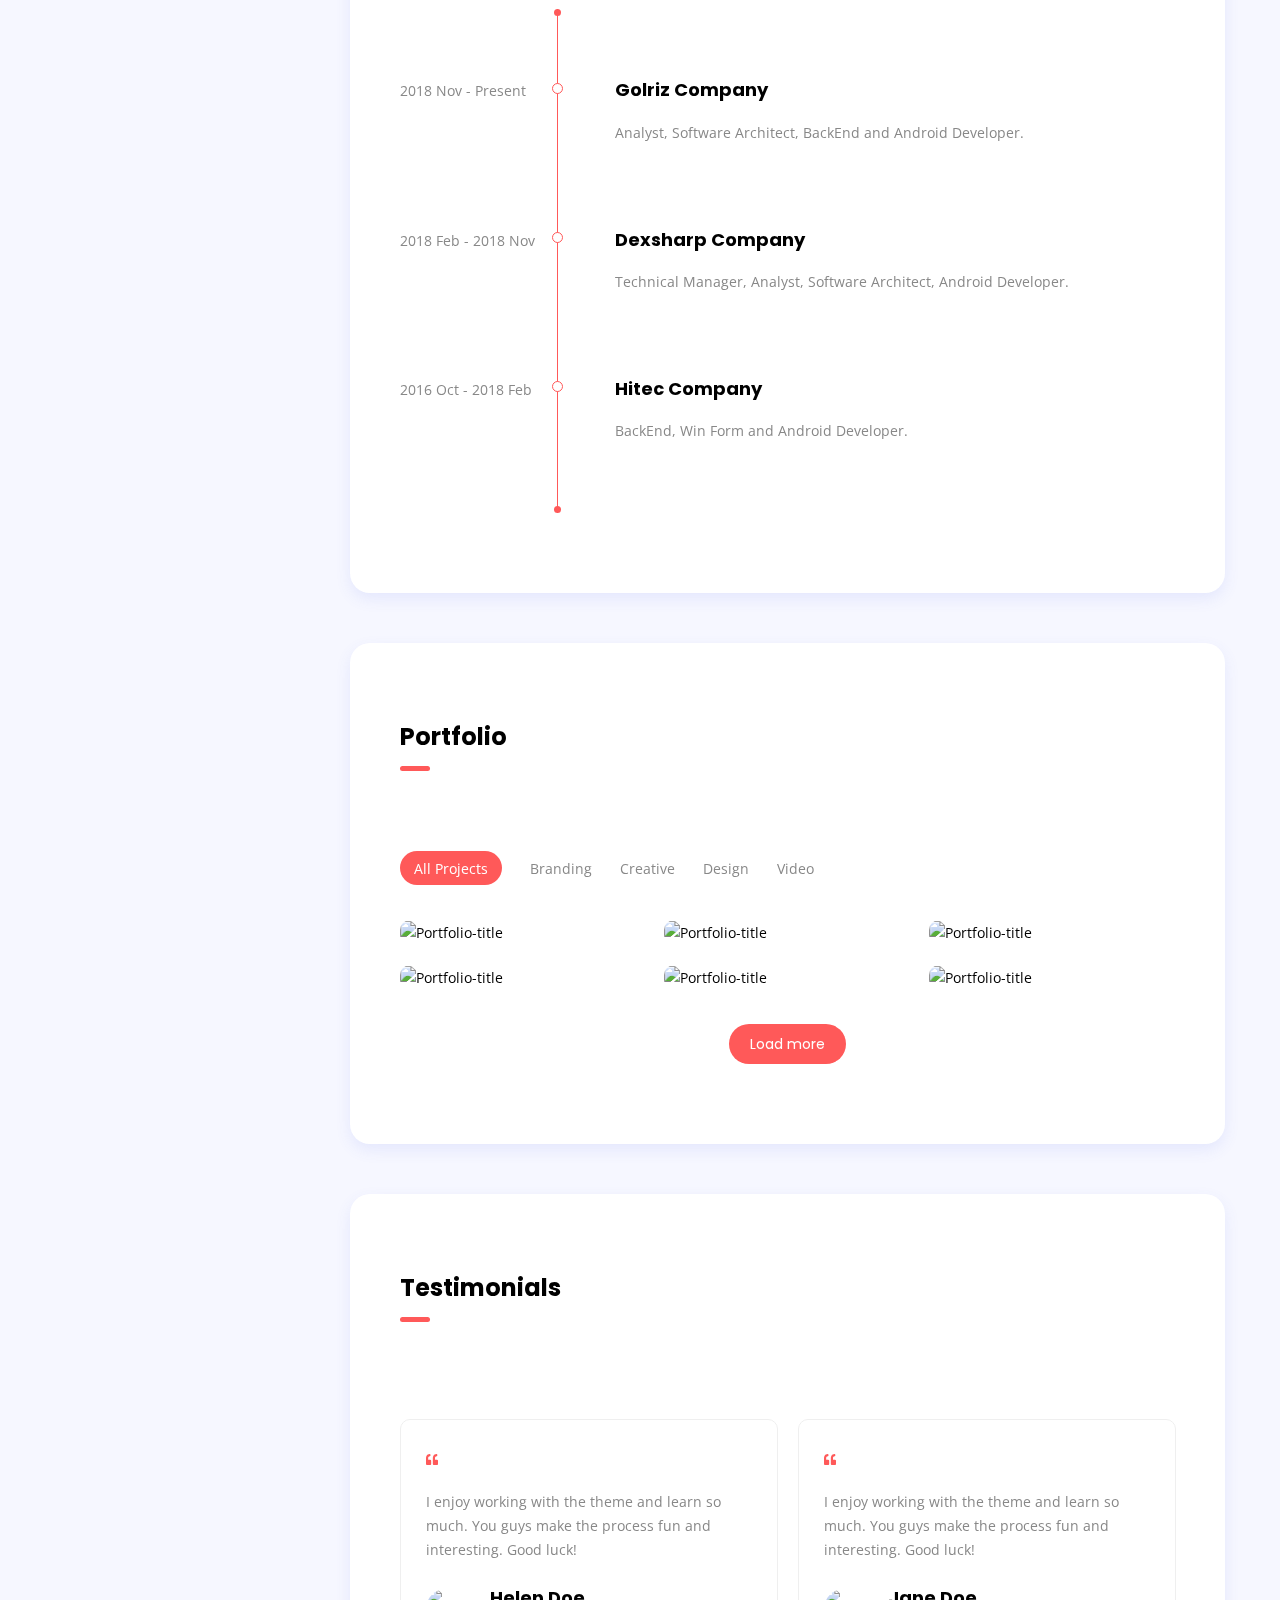
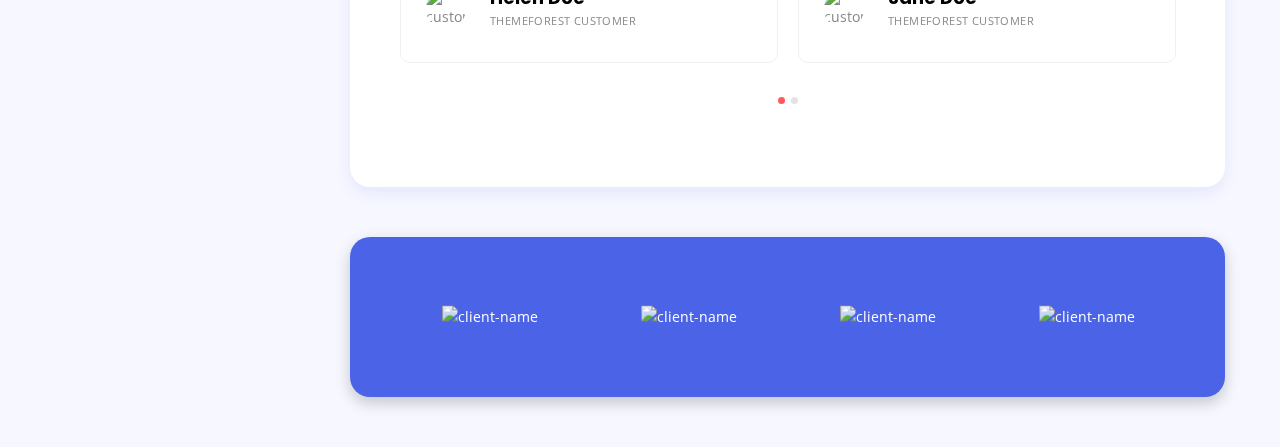
==== commit 1f50e6d7: "Add resume pdf" ====
--- a/index.html
+++ b/index.html
@@ -4,7 +4,7 @@
 <head>
 	<meta http-equiv="Content-Type" content="text/html; charset=UTF-8">
 	<title>M Yqb Rad - Resume</title>
-	<meta name="description" content="Yqb - Personal Portfolio & Resume HTML Template">
+	<meta name="description" content="Yqb - Personal Resume">
 	<meta name="viewport" content="width=device-width, initial-scale=1, maximum-scale=1">
 	<link rel="shortcut icon" type="image/x-icon" href="./images/m5.png">
 
@@ -57,7 +57,7 @@
 				<span aria-hidden="true">&times;</span>
 			</button>
 			<div class="header-inner d-flex align-items-start flex-column">
-				<a href="index.html"><img style="border-radius: 15%; width: 100px; height: auto;" src="./images/m5.png"
+				<a href="index.html"><img style="border-radius: 10%; width: 100px; height: auto;" src="./images/m8.png"
 						alt="Mohammad Yaghubi Rad" /></a>
 				<a href="index.html" style="line-height: 1.2;" class="site-title dot mt-3">Mohammad Yaghubi Rad</a>
 				<span style="margin-top: 10px;" class="site-slogan">.Net Developer</span>
@@ -105,14 +105,17 @@
 
 			<!-- section hero -->
 			<section class="hero background parallax shadow-dark d-flex align-items-center" id="home"
-				data-image-src="https://via.placeholder.com/900x600">
+				data-image-src="./images/m9.JPG">
 				<div class="cta mx-auto mt-2">
 					<h1 class="mt-0 mb-4">I’m Mohammad Yaghubi Rad<span class="dot"></span></h1>
 					<p class="mb-4">He lay on his armour-like back, and if he lifted his head a little he could see his
 						brown belly, slightly domed and divided by arches into stiff sections.</p>
-					<a href="#" class="btn btn-default btn-lg mr-3"><i class="icon-grid"></i>View Portfolio</a>
+					<a href="https://github.com/yqbrad" class="btn btn-default btn-lg mr-3"><i
+							class="icon-grid"></i>View Github</a>
 					<div class="spacer d-md-none d-lg-none d-sm-none" data-height="10"></div>
-					<a href="#" class="btn btn-border-light btn-lg"><i class="icon-envelope"></i>Hire me</a>
+					<a href="mailto:yqb.rad@gmail.com" class="btn btn-border-light btn-lg"><i
+							class="icon-envelope"></i>Hire
+						me</a>
 				</div>
 				<div class="overlay"></div>
 			</section>
@@ -124,7 +127,7 @@
 
 				<div class="row">
 					<div class="col-md-3">
-						<img src="https://via.placeholder.com/150x150" alt="about" />
+						<img style="border-radius: 5%;" src="./images/m8.png" alt="about" />
 					</div>
 					<div class="col-md-9">
 						<h2 class="mt-4 mt-md-0 mb-4">Hello,</h2>
@@ -141,8 +144,10 @@
 								<p class="mb-0">Email: <span class="text-dark">yqb.rad@gmail.com</span></p>
 							</div>
 						</div>
-						<a href="#" class="btn btn-default mr-3"><i class="icon-cloud-download"></i>Download CV</a>
-						<a href="#" class="btn btn-alt mt-2 mt-md-0 mt-xs-2"><i class="icon-envelope"></i>Hire me</a>
+						<a href="./Resume/YaghubiResume.pdf" class="btn btn-default mr-3"><i
+								class="icon-cloud-download"></i>Download Resume</a>
+						<a href="mailto:yqb.rad@gmail.com" class="btn btn-alt mt-2 mt-md-0 mt-xs-2"><i
+								class="icon-envelope"></i>Hire me</a>
 					</div>
 				</div>
 			</section>
@@ -894,4 +899,4 @@
 
 </body>
 
-</html>
+</html>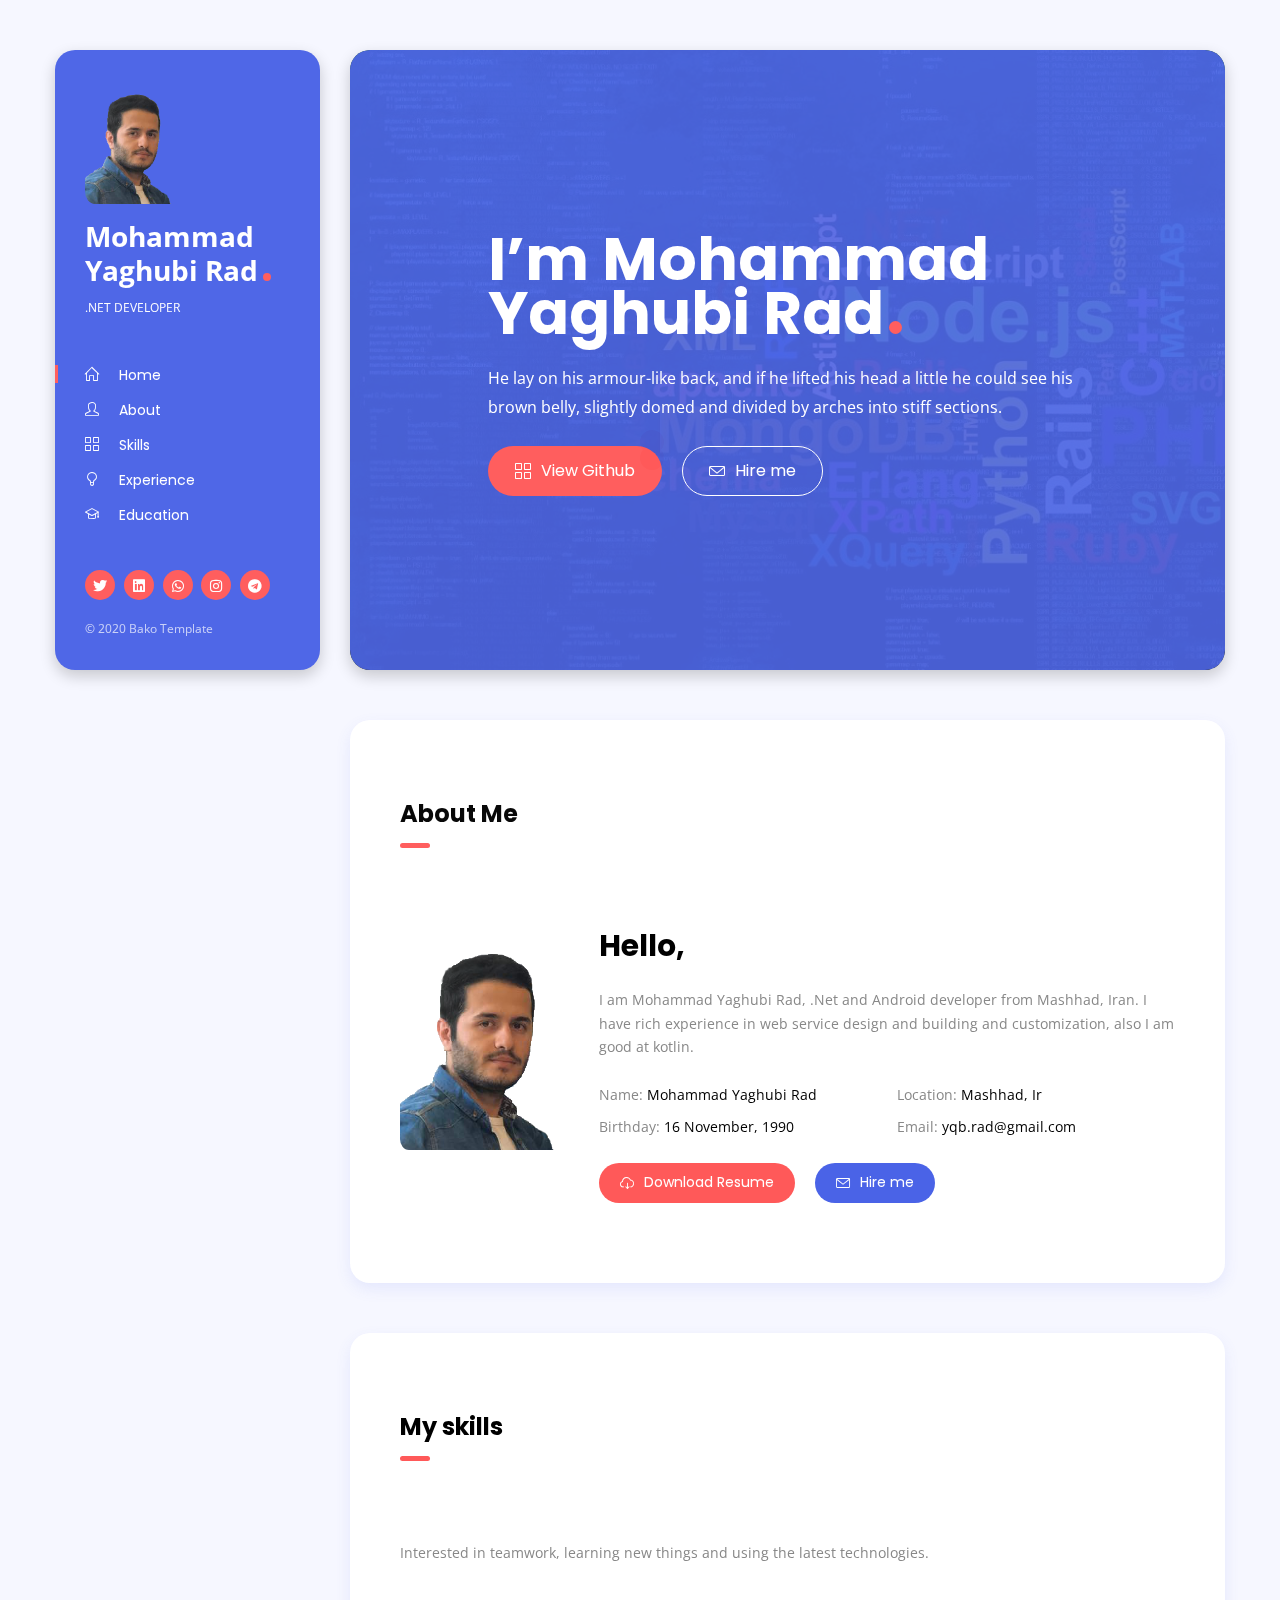
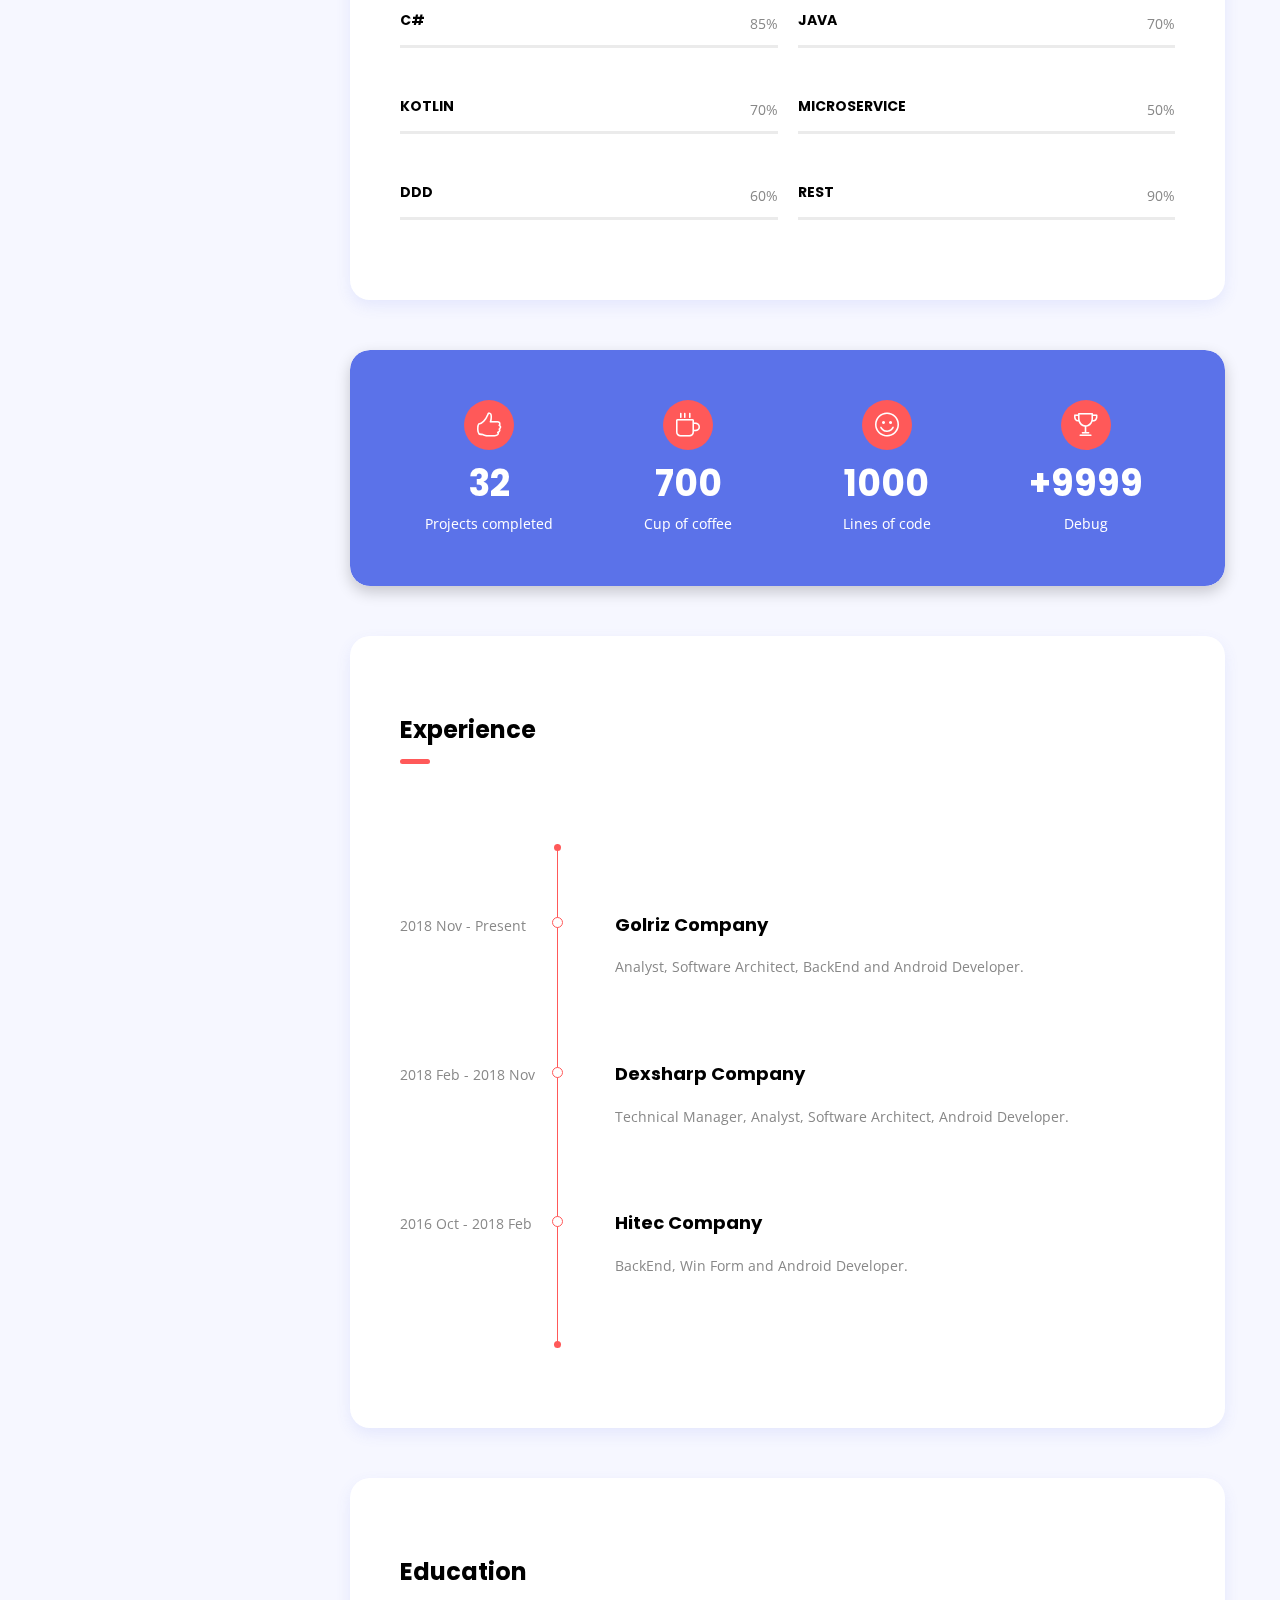
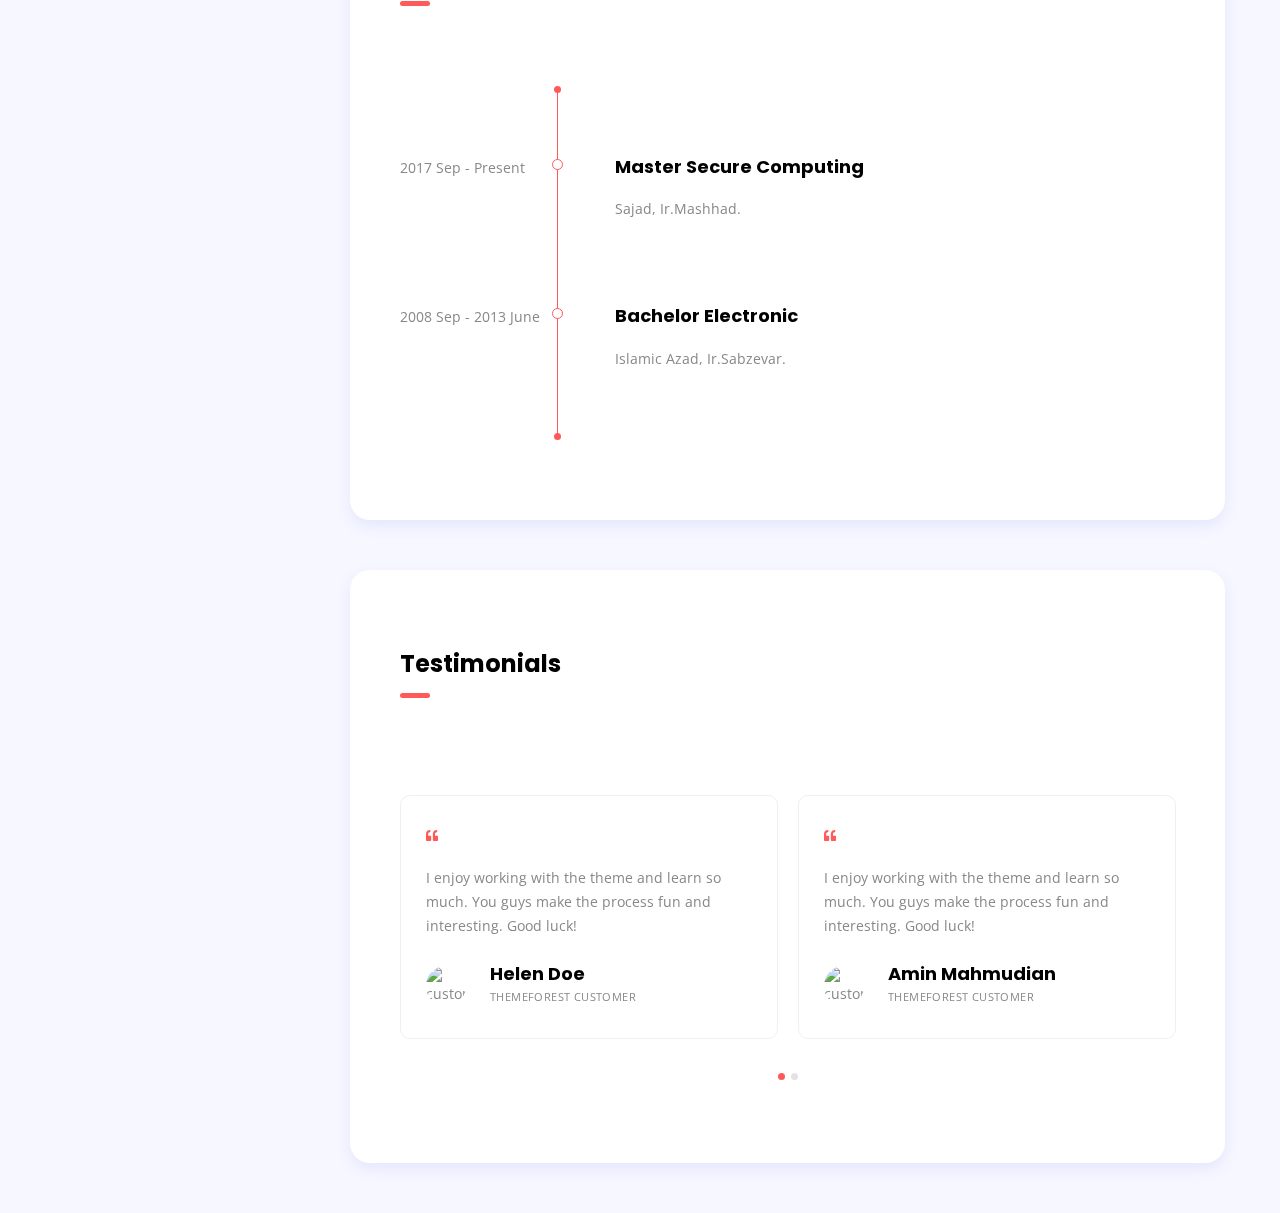
==== commit bc977c4e: "Update resume" ====
--- a/index.html
+++ b/index.html
@@ -67,11 +67,9 @@
 					<ul class="vertical-menu scrollspy">
 						<li><a href="#home" class="active"><i class="icon-home"></i>Home</a></li>
 						<li><a href="#about"><i class="icon-user"></i>About</a></li>
-						<li><a href="#services"><i class="icon-bulb"></i>Services</a></li>
-						<li><a href="#resume"><i class="icon-graduation"></i>Resume</a></li>
-						<li><a href="#works"><i class="icon-grid"></i>Works</a></li>
-						<!-- <li><a href="#blog"><i class="icon-pencil"></i>Blog</a></li> -->
-						<!-- <li><a href="#contact"><i class="icon-phone"></i>Contact</a></li> -->
+						<li><a href="#skills"><i class="icon-grid"></i>Skills</a></li>
+						<li><a href="#resume"><i class="icon-bulb"></i>Experience</a></li>
+						<li><a href="#education"><i class="icon-graduation"></i>Education</a></li>
 					</ul>
 				</nav>
 
@@ -105,7 +103,7 @@
 
 			<!-- section hero -->
 			<section class="hero background parallax shadow-dark d-flex align-items-center" id="home"
-				data-image-src="./images/m9.JPG">
+				data-image-src="./images/123.jpg">
 				<div class="cta mx-auto mt-2">
 					<h1 class="mt-0 mb-4">I’m Mohammad Yaghubi Rad<span class="dot"></span></h1>
 					<p class="mb-4">He lay on his armour-like back, and if he lifted his head a little he could see his
@@ -157,9 +155,7 @@
 				<h3 class="section-title">My skills</h3>
 				<div class="spacer" data-height="80"></div>
 
-				<p class="mb-0">Far far away, behind the word mountains, far from the countries Vokalia and Consonantia,
-					there live the blind texts. Separated they live in Bookmarksgrove right at the coast of the
-					Semantics</p>
+				<p class="mb-0">Interested in teamwork, learning new things and using the latest technologies.</p>
 
 				<div class="row mt-5">
 
@@ -269,7 +265,7 @@
 						<!-- fact item -->
 						<div class="fact-item text-center">
 							<i class="icon-like icon-circle"></i>
-							<h2 class="count">35</h2>
+							<h2 class="count">32</h2>
 							<span>Projects completed</span>
 						</div>
 					</div>
@@ -277,7 +273,7 @@
 						<!-- fact item -->
 						<div class="fact-item text-center">
 							<i class="icon-cup icon-circle"></i>
-							<h2 class="count">2</h2>
+							<h2 class="count">700</h2>
 							<span>Cup of coffee</span>
 						</div>
 					</div>
@@ -286,15 +282,15 @@
 						<div class="fact-item text-center">
 							<i class="icon-emotsmile icon-circle"></i>
 							<h2 class="count">1000</h2>
-							<span>Happy customers</span>
+							<span>Lines of code</span>
 						</div>
 					</div>
 					<div class="col-md-3 col-sm-6">
 						<!-- fact item -->
 						<div class="fact-item text-center">
 							<i class="icon-trophy icon-circle"></i>
-							<h2 class="count">0</h2>
-							<span>Awards won</span>
+							<h2 class="count">+9999</h2>
+							<span>Debug</span>
 						</div>
 					</div>
 				</div>
@@ -304,14 +300,13 @@
 			</section>
 
 			<!-- section services -->
-			<section id="services" class="shadow-blue white-bg padding">
+			<!-- <section id="services" class="shadow-blue white-bg padding">
 				<h3 class="section-title">Services</h3>
 				<div class="spacer" data-height="80"></div>
 
 				<div class="row">
 
 					<div class="col-md-4 col-sm-6">
-						<!-- service item -->
 						<div class="service-item text-center">
 							<i class="icon-globe icon-simple"></i>
 							<h4 class="my-3">Development</h4>
@@ -321,7 +316,6 @@
 					</div>
 
 					<div class="col-md-4 col-sm-6">
-						<!-- service item -->
 						<div class="service-item text-center">
 							<i class="icon-chemistry icon-simple"></i>
 							<h4 class="my-3">Design</h4>
@@ -331,7 +325,6 @@
 					</div>
 
 					<div class="col-md-4 col-sm-6">
-						<!-- service item -->
 						<div class="service-item text-center">
 							<i class="icon-directions icon-simple"></i>
 							<h4 class="my-3">Advertising</h4>
@@ -341,7 +334,6 @@
 					</div>
 
 					<div class="col-md-4 col-sm-6">
-						<!-- service item -->
 						<div class="service-item text-center">
 							<i class="icon-rocket icon-simple"></i>
 							<h4 class="my-3">SEO</h4>
@@ -351,7 +343,6 @@
 					</div>
 
 					<div class="col-md-4 col-sm-6">
-						<!-- service item -->
 						<div class="service-item text-center">
 							<i class="icon-note icon-simple"></i>
 							<h4 class="my-3">Copy Write</h4>
@@ -361,16 +352,14 @@
 					</div>
 
 					<div class="col-md-4 col-sm-6">
-						<!-- service item -->
 						<div class="service-item text-center">
 							<i class="icon-bubbles icon-simple"></i>
 							<h4 class="my-3">Support</h4>
 							<p class="mb-0">Lorem ipsum dolor sit amet consectetuer elit.</p>
 						</div>
 					</div>
-
-				</div>
-			</section>
+				</div>
+			</section> -->
 
 			<!-- section experience -->
 			<section id="resume" class="shadow-blue white-bg padding">
@@ -410,8 +399,95 @@
 				</div>
 			</section>
 
+			<!-- section education -->
+			<section id="education" class="shadow-blue white-bg padding">
+				<h3 class="section-title">Education</h3>
+				<div class="spacer" data-height="80"></div>
+
+				<!-- timeline -->
+				<div class="timeline">
+					<div class="entry">
+						<div class="title">
+							<span>2017 Sep - Present</span>
+						</div>
+						<div class="body">
+							<h4 class="mt-0">Master Secure Computing</h4>
+							<p>Sajad, Ir.Mashhad.</p>
+						</div>
+					</div>
+					<div class="entry">
+						<div class="title">
+							<span>2008 Sep - 2013 June</span>
+						</div>
+						<div class="body">
+							<h4 class="mt-0">Bachelor Electronic</h4>
+							<p>Islamic Azad, Ir.Sabzevar.</p>
+						</div>
+					</div>
+					<span class="timeline-line"></span>
+				</div>
+			</section>
+
+			<!-- section clients -->
+			<section id="clients" style="display:none;" class="shadow-dark background-blue color-white padding-50">
+
+				<!-- hidden heading for validation -->
+				<h2 class="d-none">Clients</h2>
+
+				<!-- clients wrapper -->
+				<div class="clients-wrapper row">
+
+					<div class="col-md-3">
+						<!-- client item -->
+						<div class="client-item">
+							<div class="inner">
+								<img src="https://via.placeholder.com/143x20" alt="client-name" />
+							</div>
+						</div>
+					</div>
+
+					<div class="col-md-3">
+						<!-- client item -->
+						<div class="client-item">
+							<div class="inner">
+								<img src="https://via.placeholder.com/143x20" alt="client-name" />
+							</div>
+						</div>
+					</div>
+
+					<div class="col-md-3">
+						<!-- client item -->
+						<div class="client-item">
+							<div class="inner">
+								<img src="https://via.placeholder.com/143x20" alt="client-name" />
+							</div>
+						</div>
+					</div>
+
+					<div class="col-md-3">
+						<!-- client item -->
+						<div class="client-item">
+							<div class="inner">
+								<img src="https://via.placeholder.com/143x20" alt="client-name" />
+							</div>
+						</div>
+					</div>
+
+					<div class="col-md-3">
+						<!-- client item -->
+						<div class="client-item">
+							<div class="inner">
+								<img src="https://via.placeholder.com/143x20" alt="client-name" />
+							</div>
+						</div>
+					</div>
+
+				</div>
+
+			</section>
+
 			<!-- section works -->
-			<section id="works" class="shadow-blue white-bg padding">
+			<section id="works" style="display:none;" class="shadow-blue white-bg padding">
 				<h3 class="section-title">Portfolio</h3>
 				<div class="spacer" data-height="80"></div>
 
@@ -627,10 +703,30 @@
 								interesting. Good luck!</p>
 							<div class="testimonial-details">
 								<div class="thumb">
-									<img src="https://via.placeholder.com/40x40" alt="customer-name" />
+									<img src="https://www.gravatar.com/avatar/74fb16e34722139d8406a9d8f8f07861"
+										alt="customer-name" />
 								</div>
 								<div class="info">
 									<h4>Helen Doe</h4>
+									<span>Themeforest customer</span>
+								</div>
+							</div>
+						</div>
+					</div>
+
+					<div class="col-md-6">
+						<!-- testimonial item -->
+						<div class="testimonial-item">
+							<span class="symbol"><i class="fas fa-quote-left"></i></span>
+							<p>I enjoy working with the theme and learn so much. You guys make the process fun and
+								interesting. Good luck!</p>
+							<div class="testimonial-details">
+								<div class="thumb">
+									<img src="https://www.gravatar.com/avatar/9b82a1315874a01c2bc34801d15dd465"
+										alt="customer-name" />
+								</div>
+								<div class="info">
+									<h4>Amin Mahmudian</h4>
 									<span>Themeforest customer</span>
 								</div>
 							</div>
@@ -648,24 +744,6 @@
 									<img src="https://via.placeholder.com/40x40" alt="customer-name" />
 								</div>
 								<div class="info">
-									<h4>Jane Doe</h4>
-									<span>Themeforest customer</span>
-								</div>
-							</div>
-						</div>
-					</div>
-
-					<div class="col-md-6">
-						<!-- testimonial item -->
-						<div class="testimonial-item">
-							<span class="symbol"><i class="fas fa-quote-left"></i></span>
-							<p>I enjoy working with the theme and learn so much. You guys make the process fun and
-								interesting. Good luck!</p>
-							<div class="testimonial-details">
-								<div class="thumb">
-									<img src="https://via.placeholder.com/40x40" alt="customer-name" />
-								</div>
-								<div class="info">
 									<h4>Helen Doe</h4>
 									<span>Themeforest customer</span>
 								</div>
@@ -674,64 +752,6 @@
 					</div>
 
 				</div>
-			</section>
-
-			<!-- section clients -->
-			<section id="clients" class="shadow-dark background-blue color-white padding-50">
-
-				<!-- hidden heading for validation -->
-				<h2 class="d-none">Clients</h2>
-
-				<!-- clients wrapper -->
-				<div class="clients-wrapper row">
-
-					<div class="col-md-3">
-						<!-- client item -->
-						<div class="client-item">
-							<div class="inner">
-								<img src="https://via.placeholder.com/143x20" alt="client-name" />
-							</div>
-						</div>
-					</div>
-
-					<div class="col-md-3">
-						<!-- client item -->
-						<div class="client-item">
-							<div class="inner">
-								<img src="https://via.placeholder.com/143x20" alt="client-name" />
-							</div>
-						</div>
-					</div>
-
-					<div class="col-md-3">
-						<!-- client item -->
-						<div class="client-item">
-							<div class="inner">
-								<img src="https://via.placeholder.com/143x20" alt="client-name" />
-							</div>
-						</div>
-					</div>
-
-					<div class="col-md-3">
-						<!-- client item -->
-						<div class="client-item">
-							<div class="inner">
-								<img src="https://via.placeholder.com/143x20" alt="client-name" />
-							</div>
-						</div>
-					</div>
-
-					<div class="col-md-3">
-						<!-- client item -->
-						<div class="client-item">
-							<div class="inner">
-								<img src="https://via.placeholder.com/143x20" alt="client-name" />
-							</div>
-						</div>
-					</div>
-
-				</div>
-
 			</section>
 
 			<!-- section blog -->
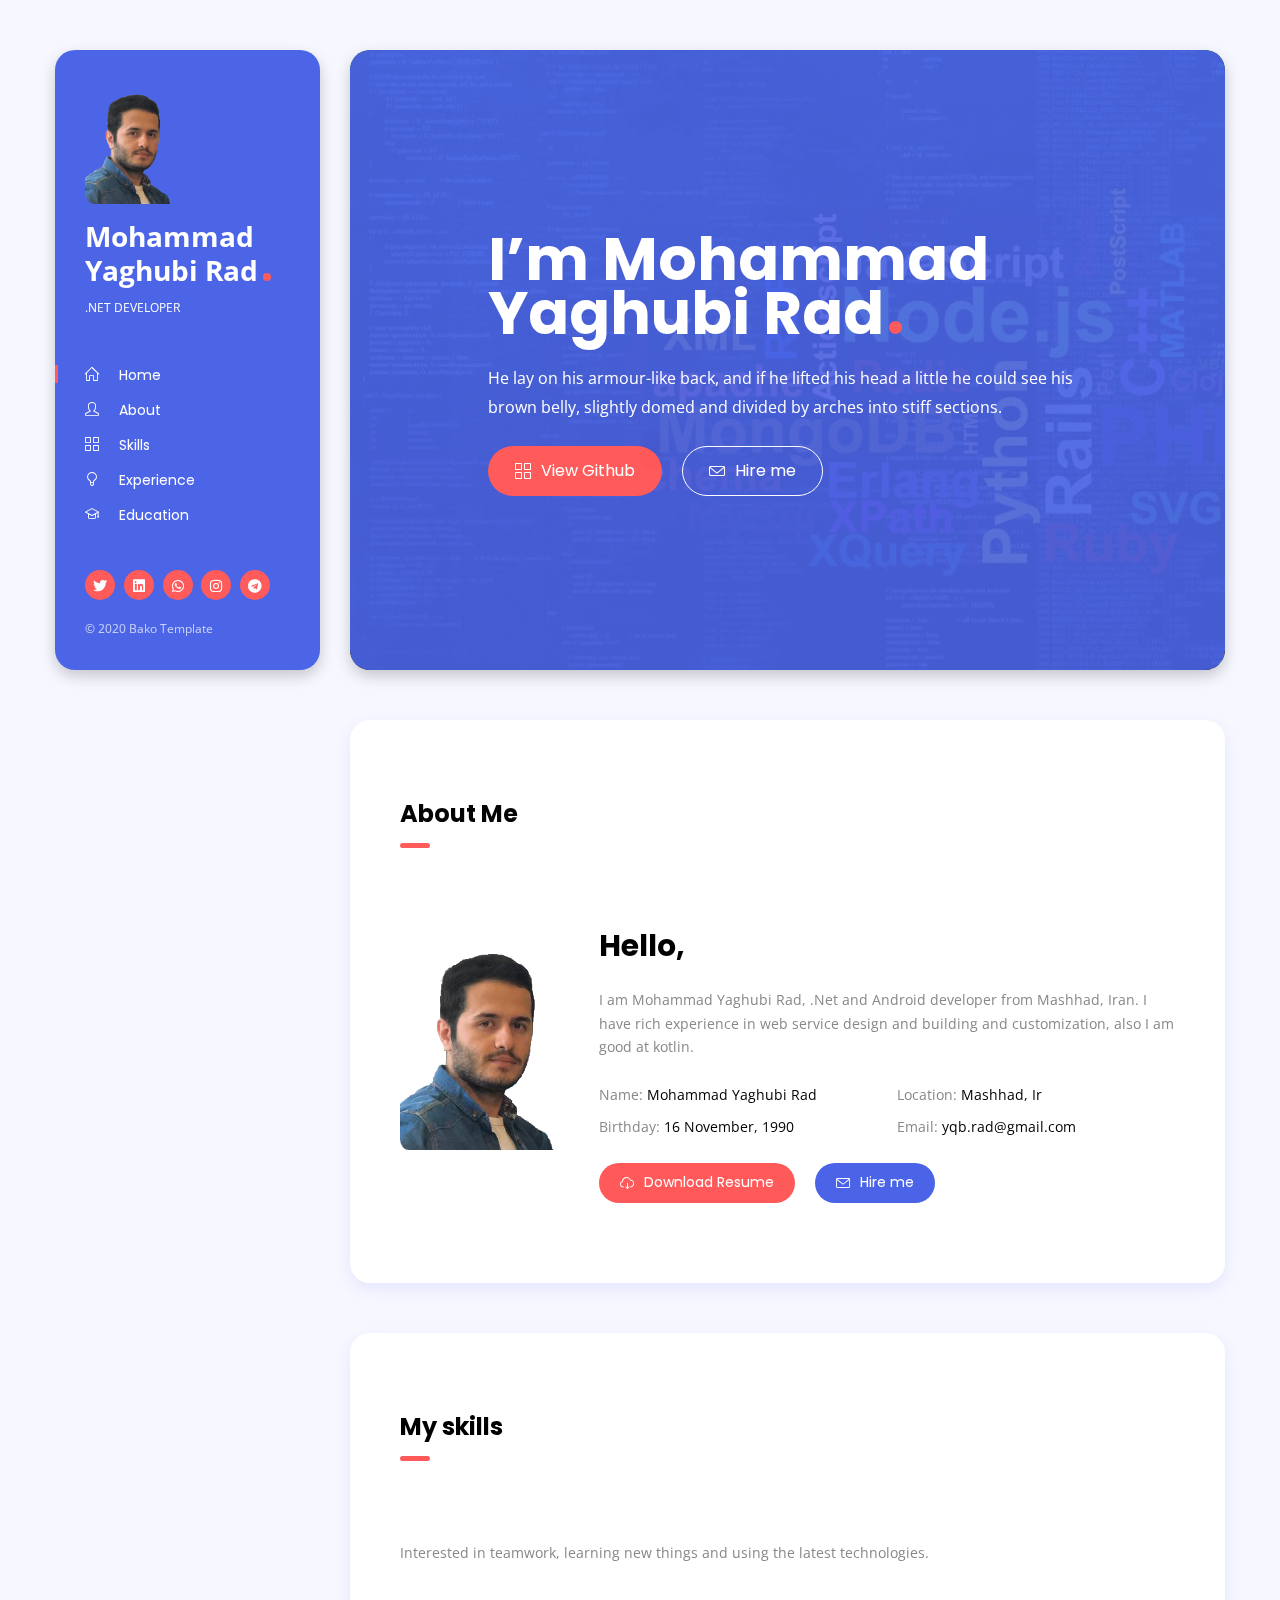
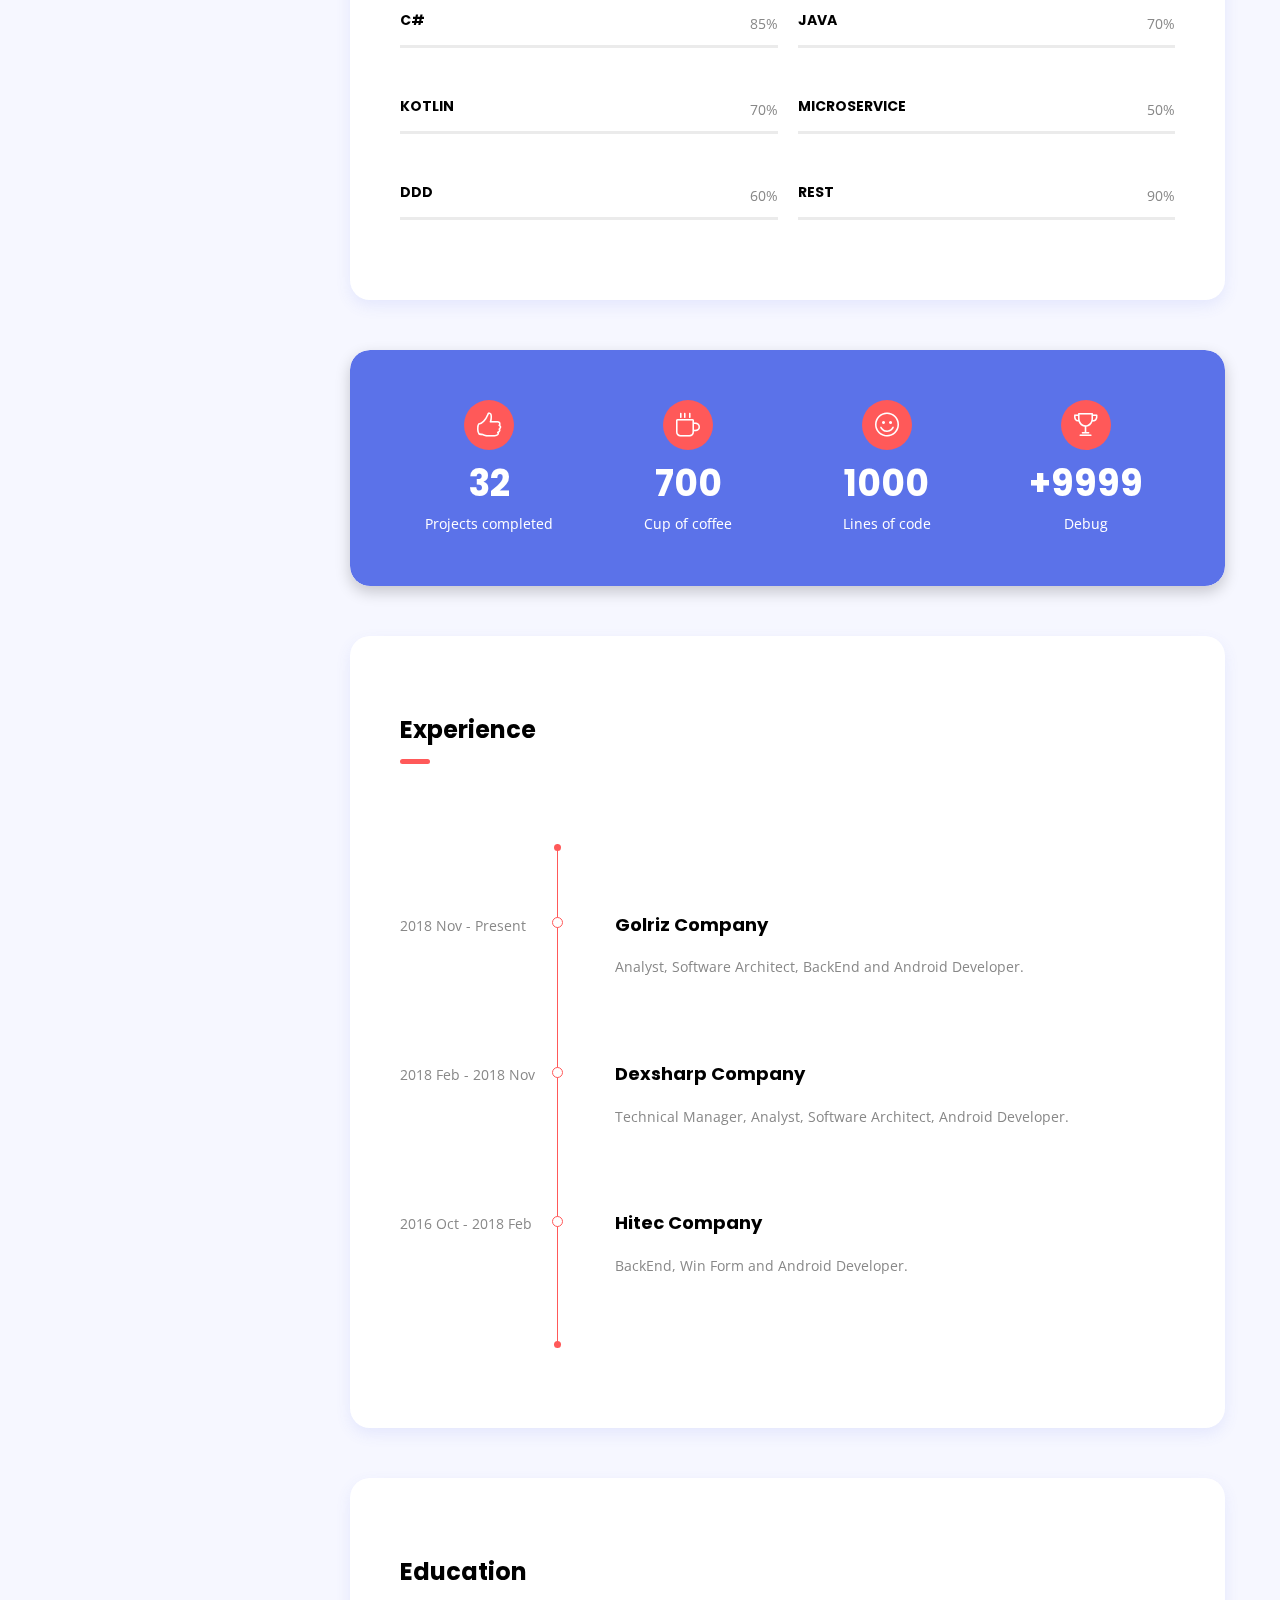
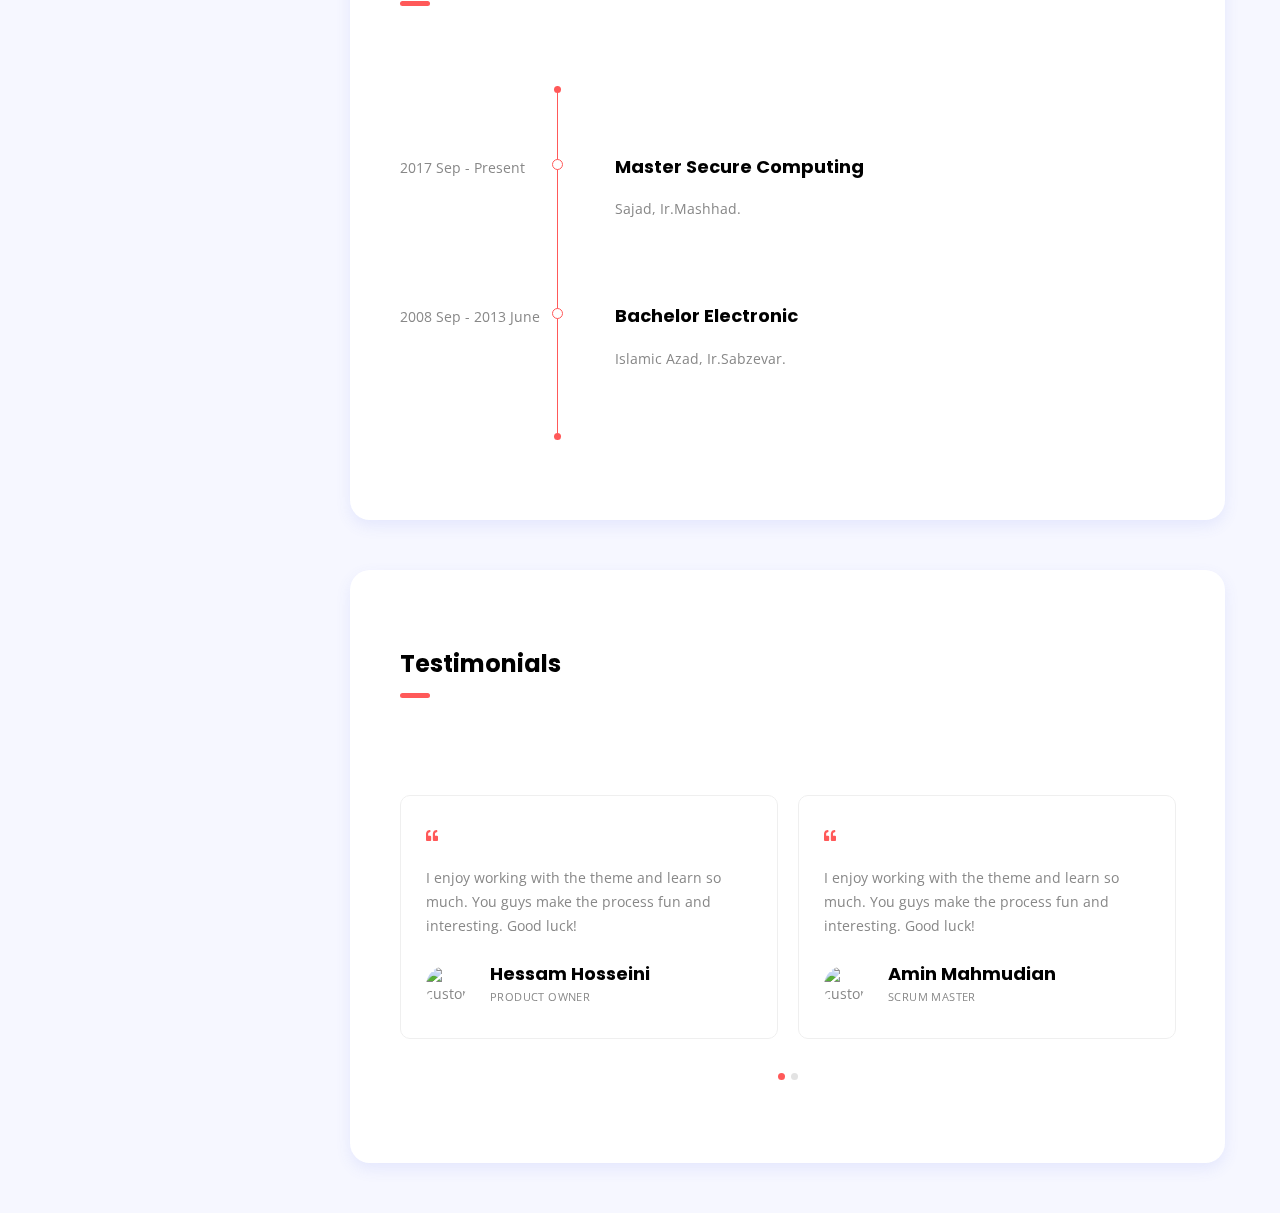
==== commit d7a16a41: "Update testimonials" ====
--- a/index.html
+++ b/index.html
@@ -707,8 +707,8 @@
 										alt="customer-name" />
 								</div>
 								<div class="info">
-									<h4>Helen Doe</h4>
-									<span>Themeforest customer</span>
+									<h4>Hessam Hosseini</h4>
+									<span>Product owner</span>
 								</div>
 							</div>
 						</div>
@@ -727,7 +727,7 @@
 								</div>
 								<div class="info">
 									<h4>Amin Mahmudian</h4>
-									<span>Themeforest customer</span>
+									<span>Scrum Master</span>
 								</div>
 							</div>
 						</div>
@@ -744,8 +744,8 @@
 									<img src="https://via.placeholder.com/40x40" alt="customer-name" />
 								</div>
 								<div class="info">
-									<h4>Helen Doe</h4>
-									<span>Themeforest customer</span>
+									<h4>Abolfazl abbasi</h4>
+									<span>React Developer</span>
 								</div>
 							</div>
 						</div>
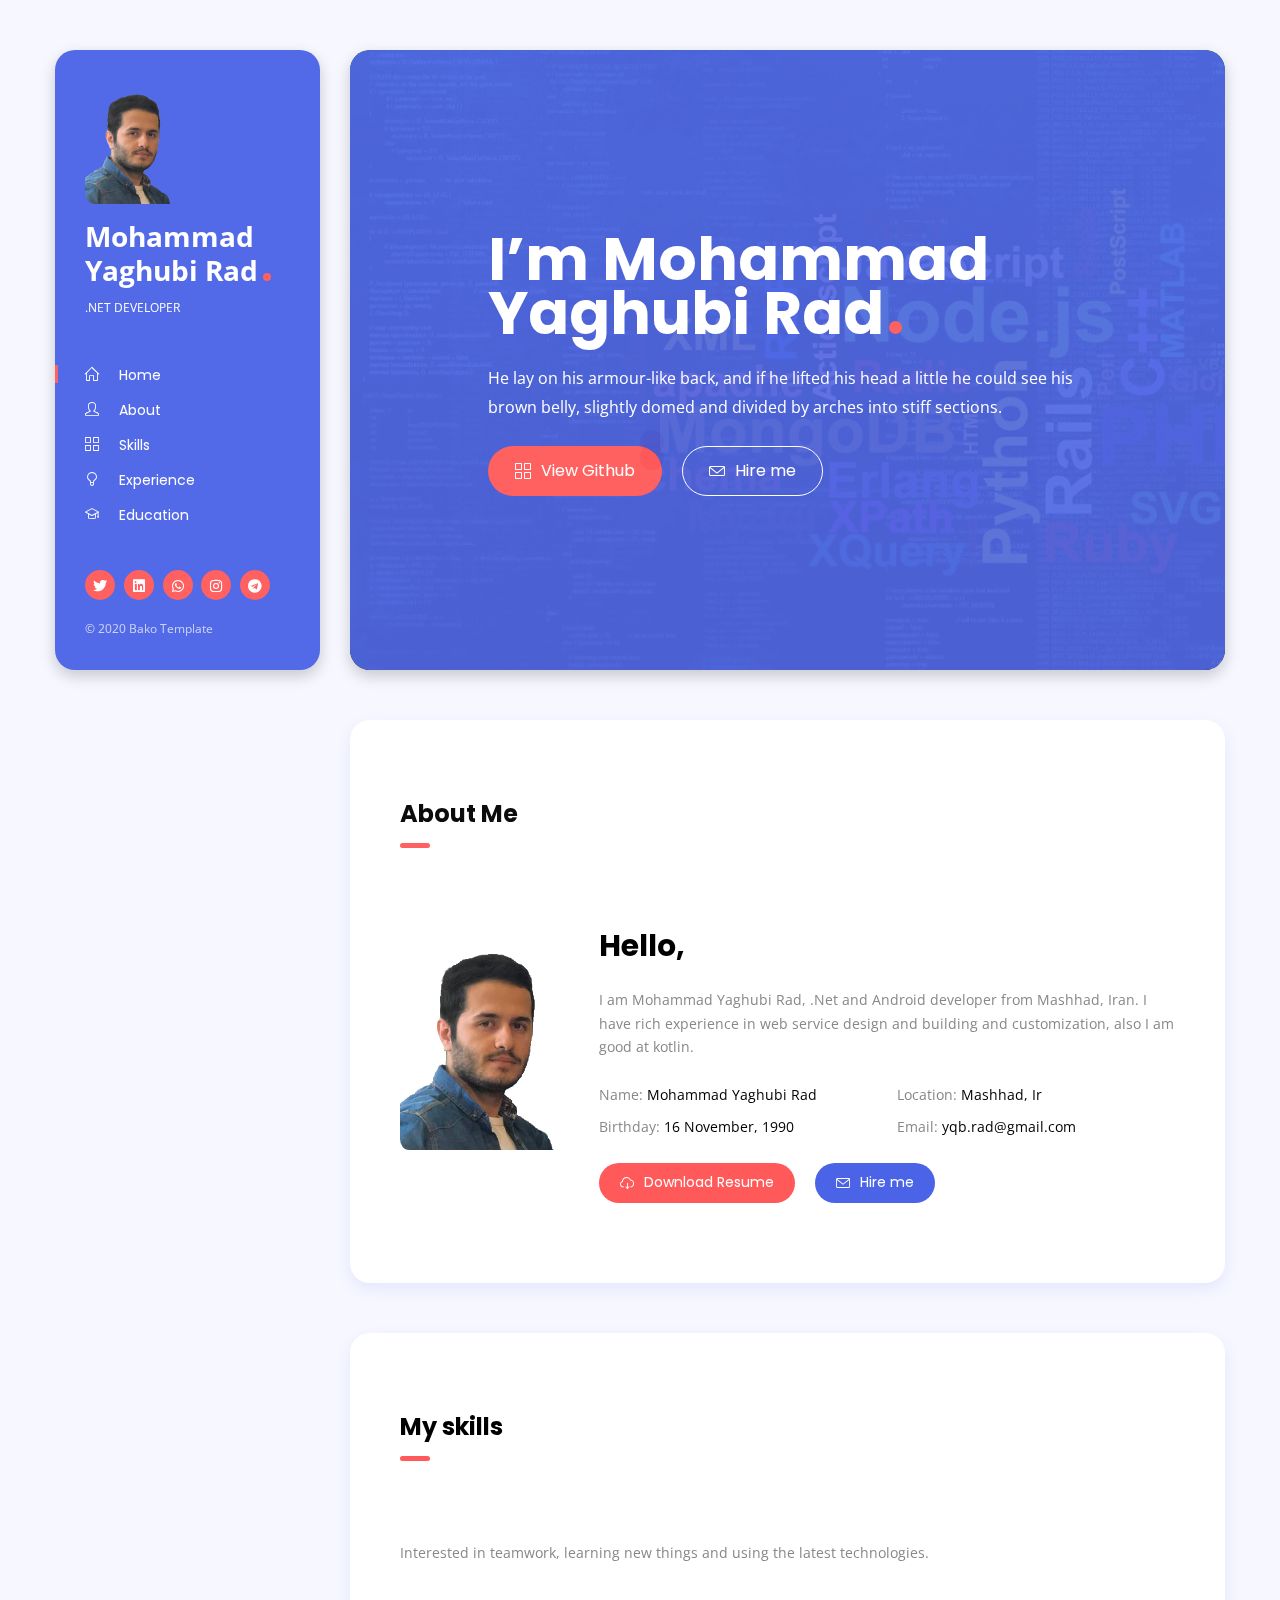
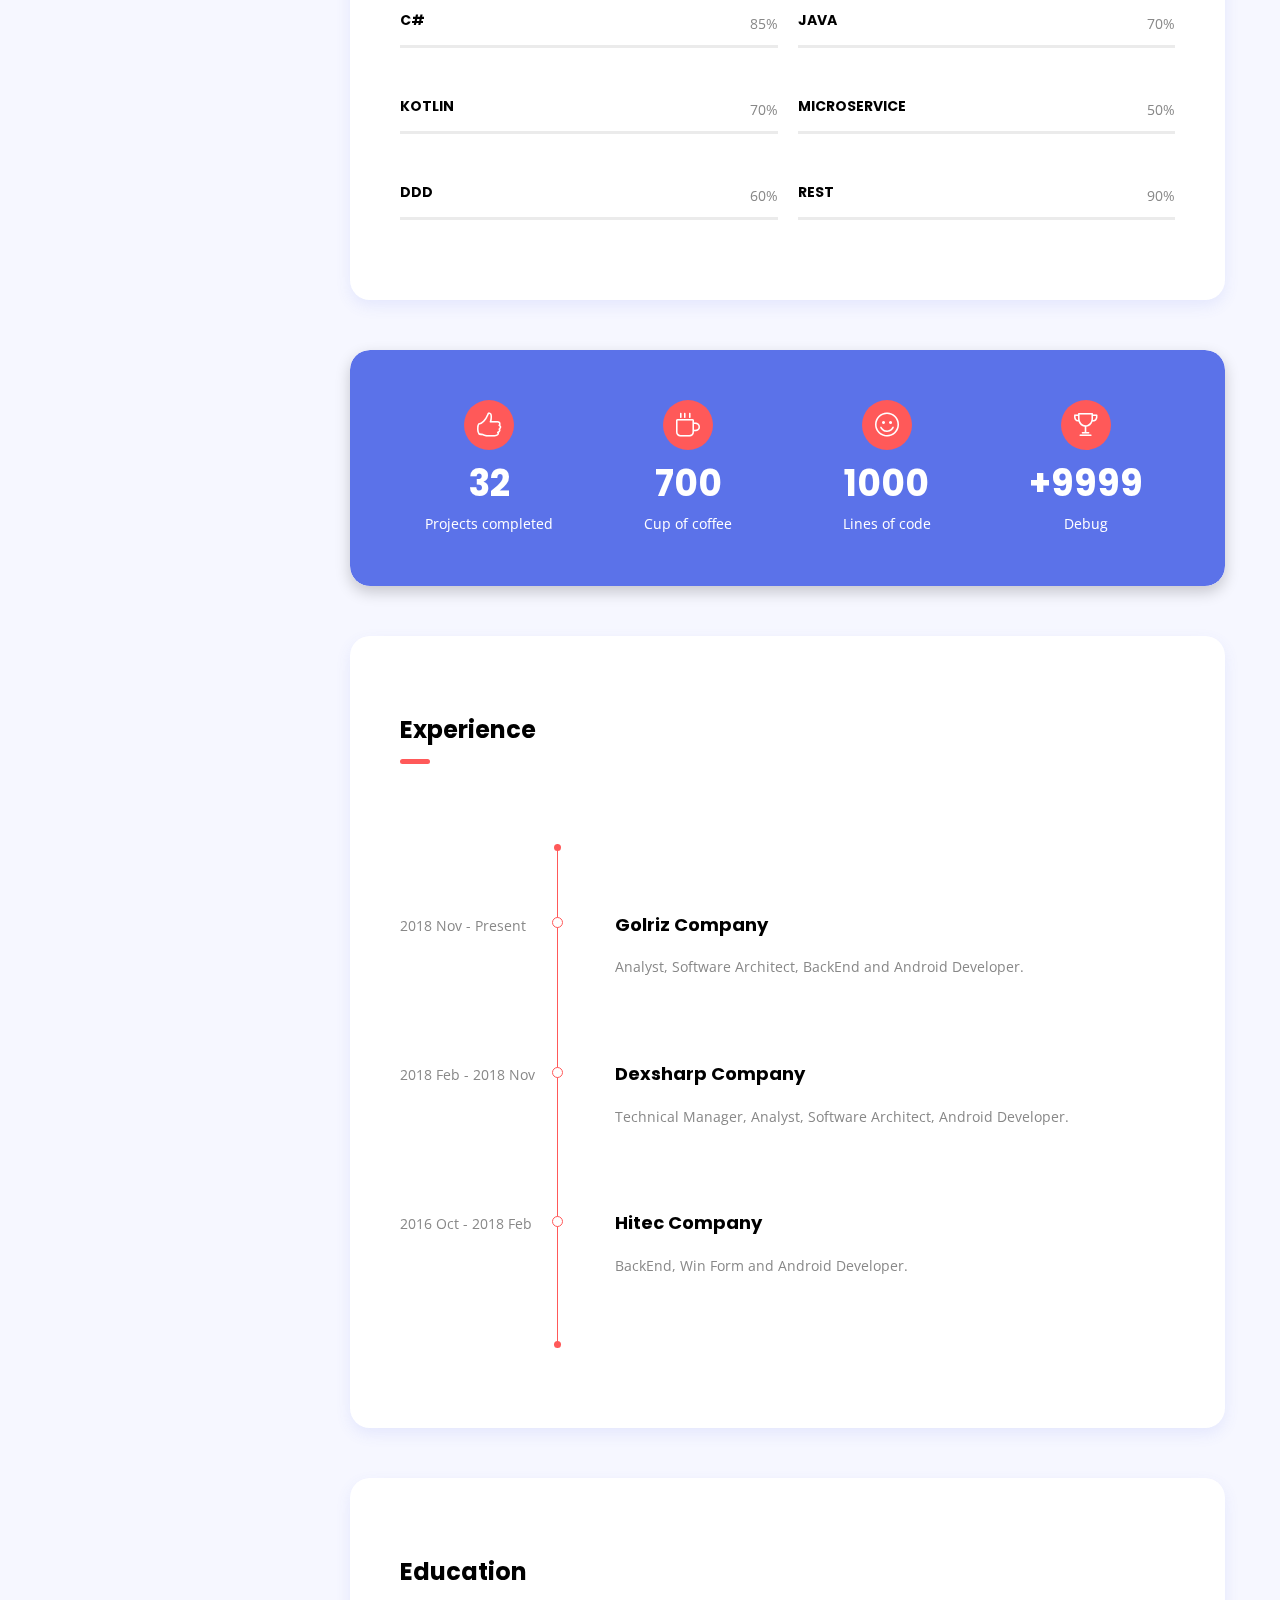
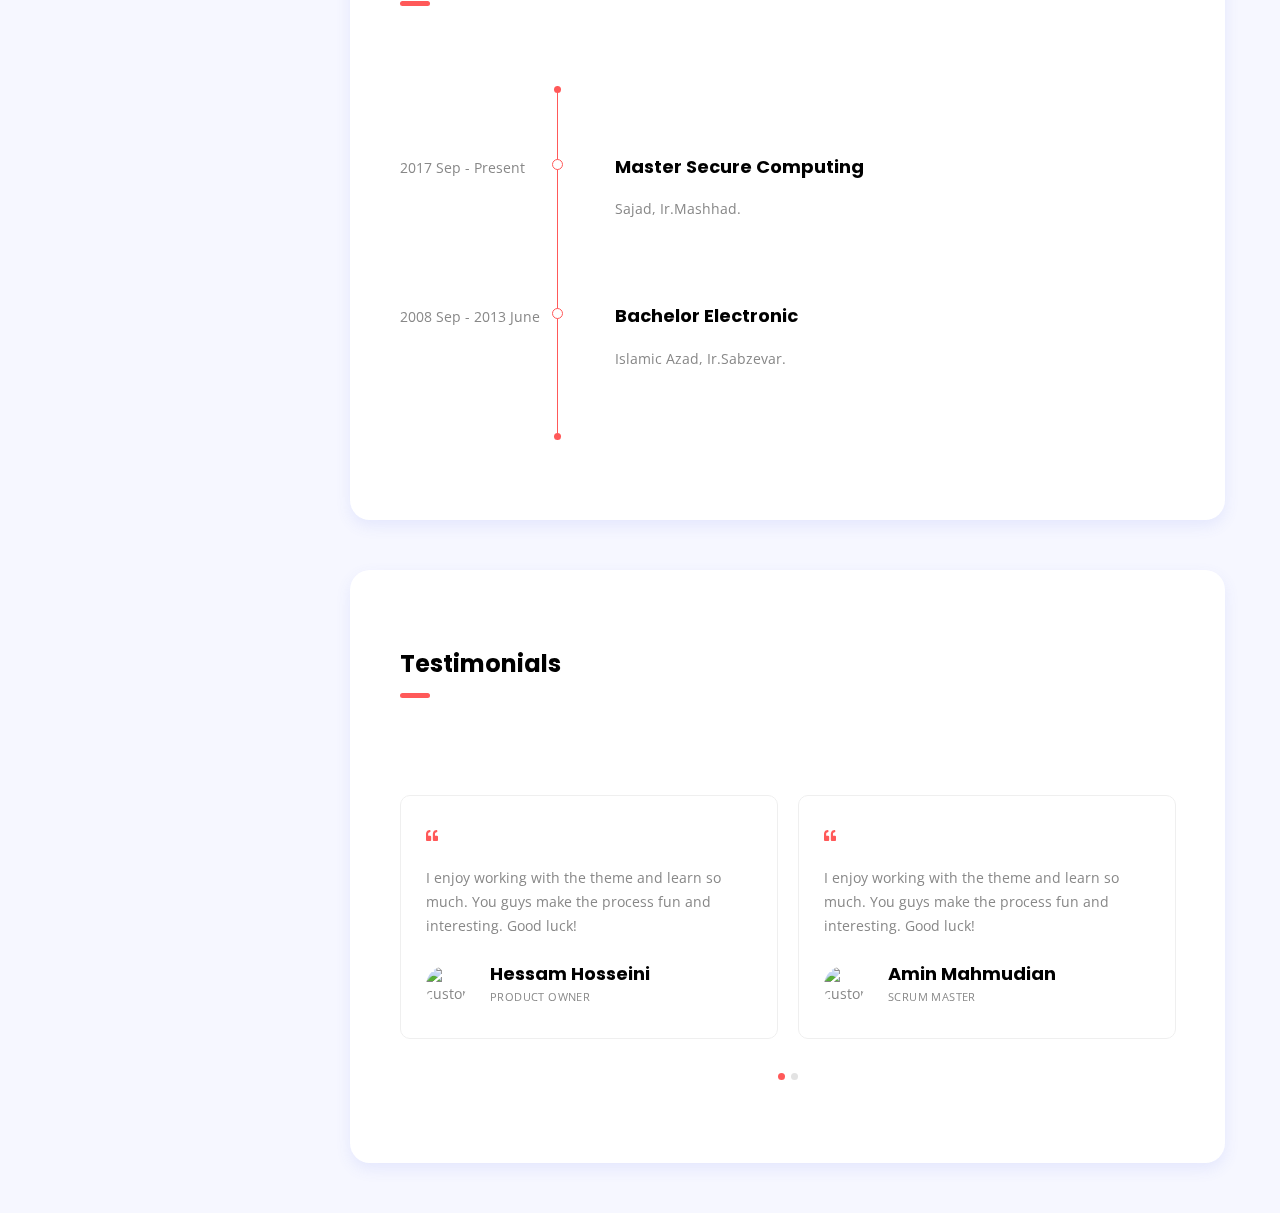
==== commit 2897149e: "Update index.html" ====
--- a/index.html
+++ b/index.html
@@ -741,7 +741,7 @@
 								interesting. Good luck!</p>
 							<div class="testimonial-details">
 								<div class="thumb">
-									<img src="https://via.placeholder.com/40x40" alt="customer-name" />
+									<img src="https://www.gravatar.com/avatar/5079760ed87f2c6b6e0aa394e9feb1ba" alt="customer-name" />
 								</div>
 								<div class="info">
 									<h4>Abolfazl abbasi</h4>
@@ -919,4 +919,4 @@
 
 </body>
 
-</html>+</html>
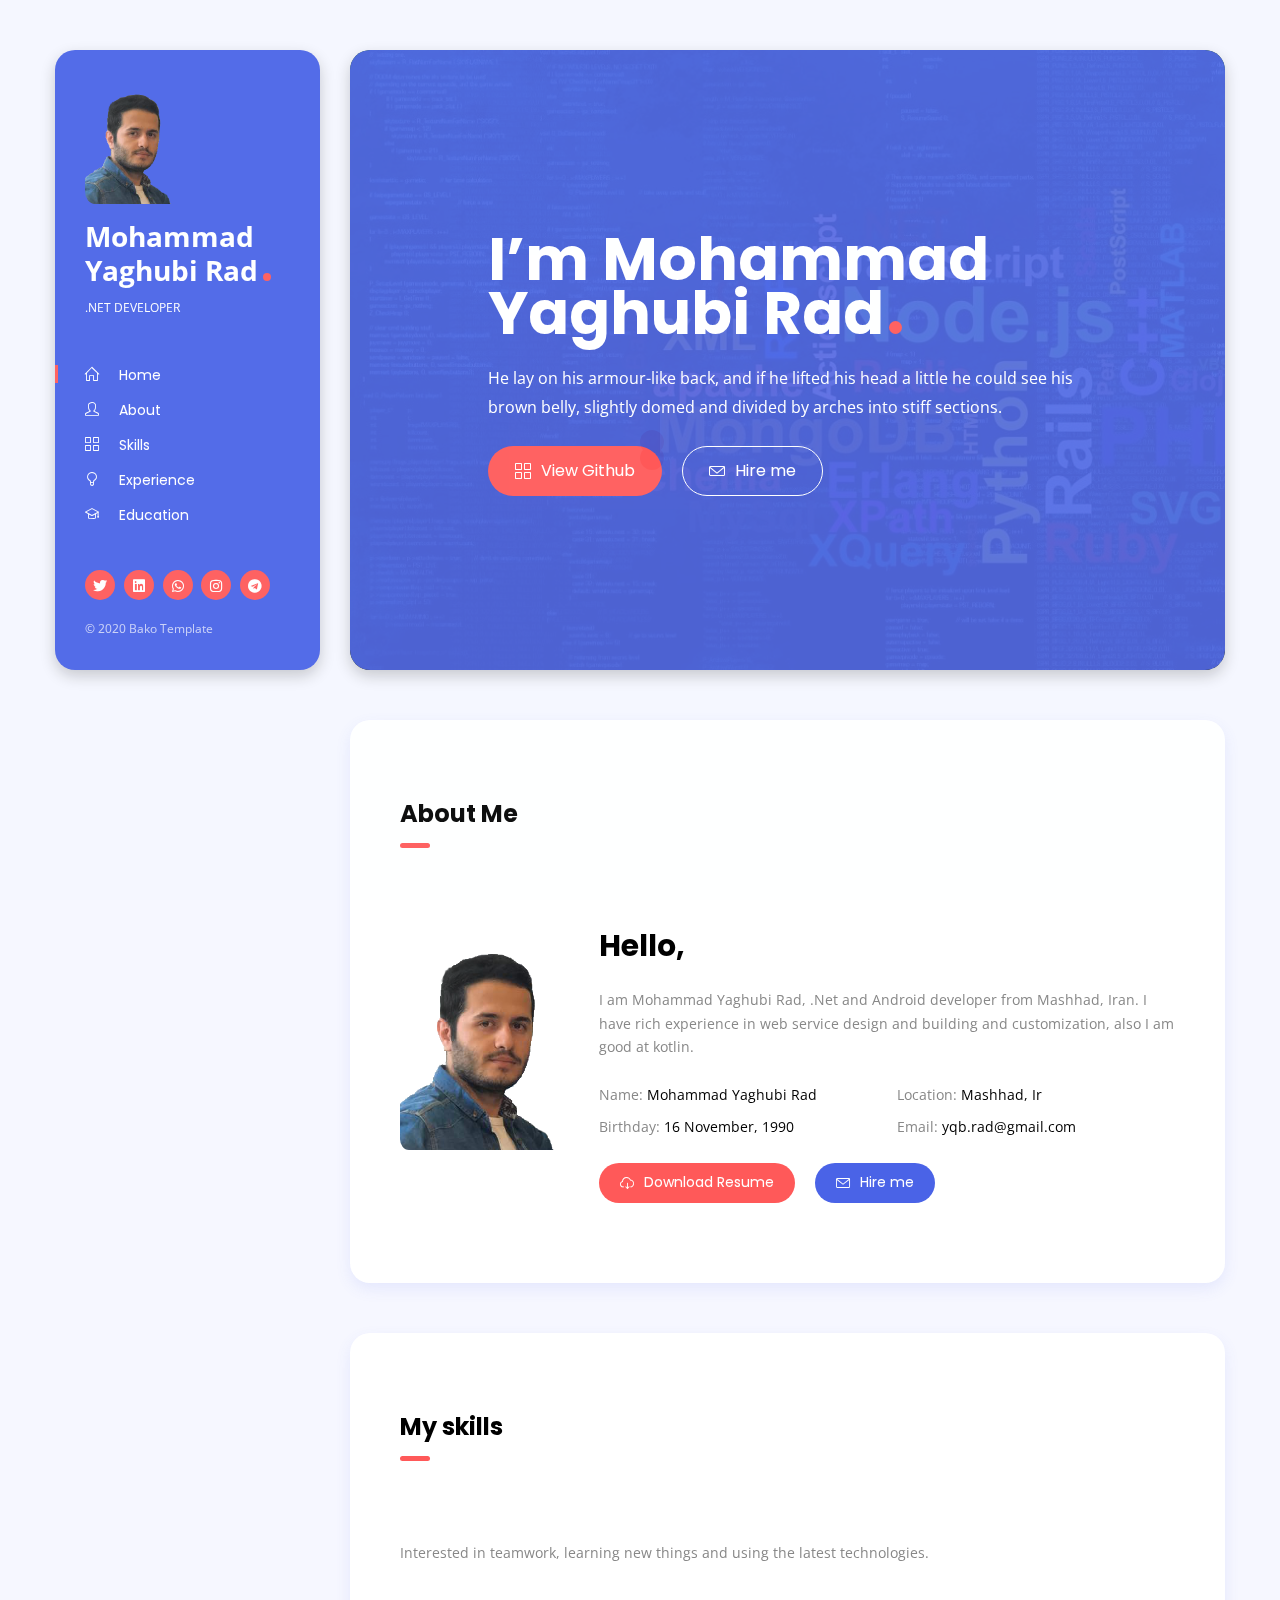
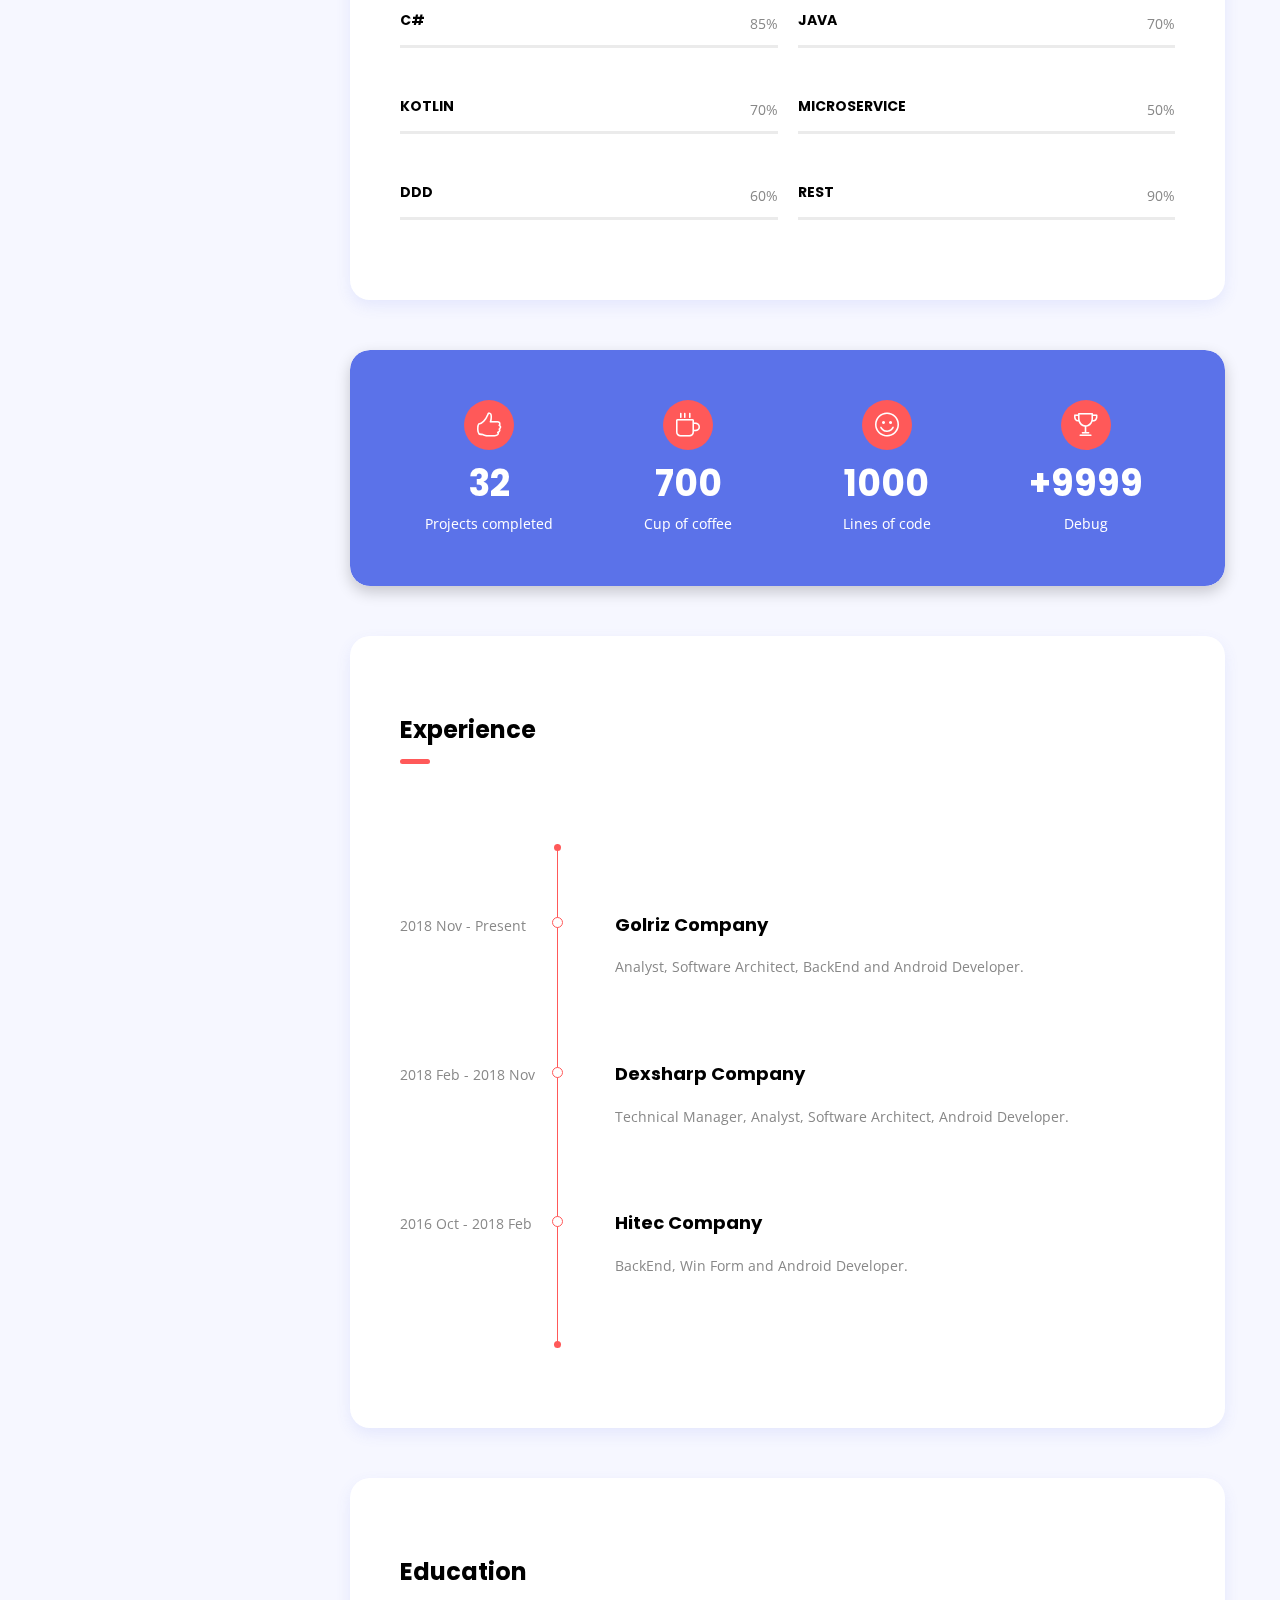
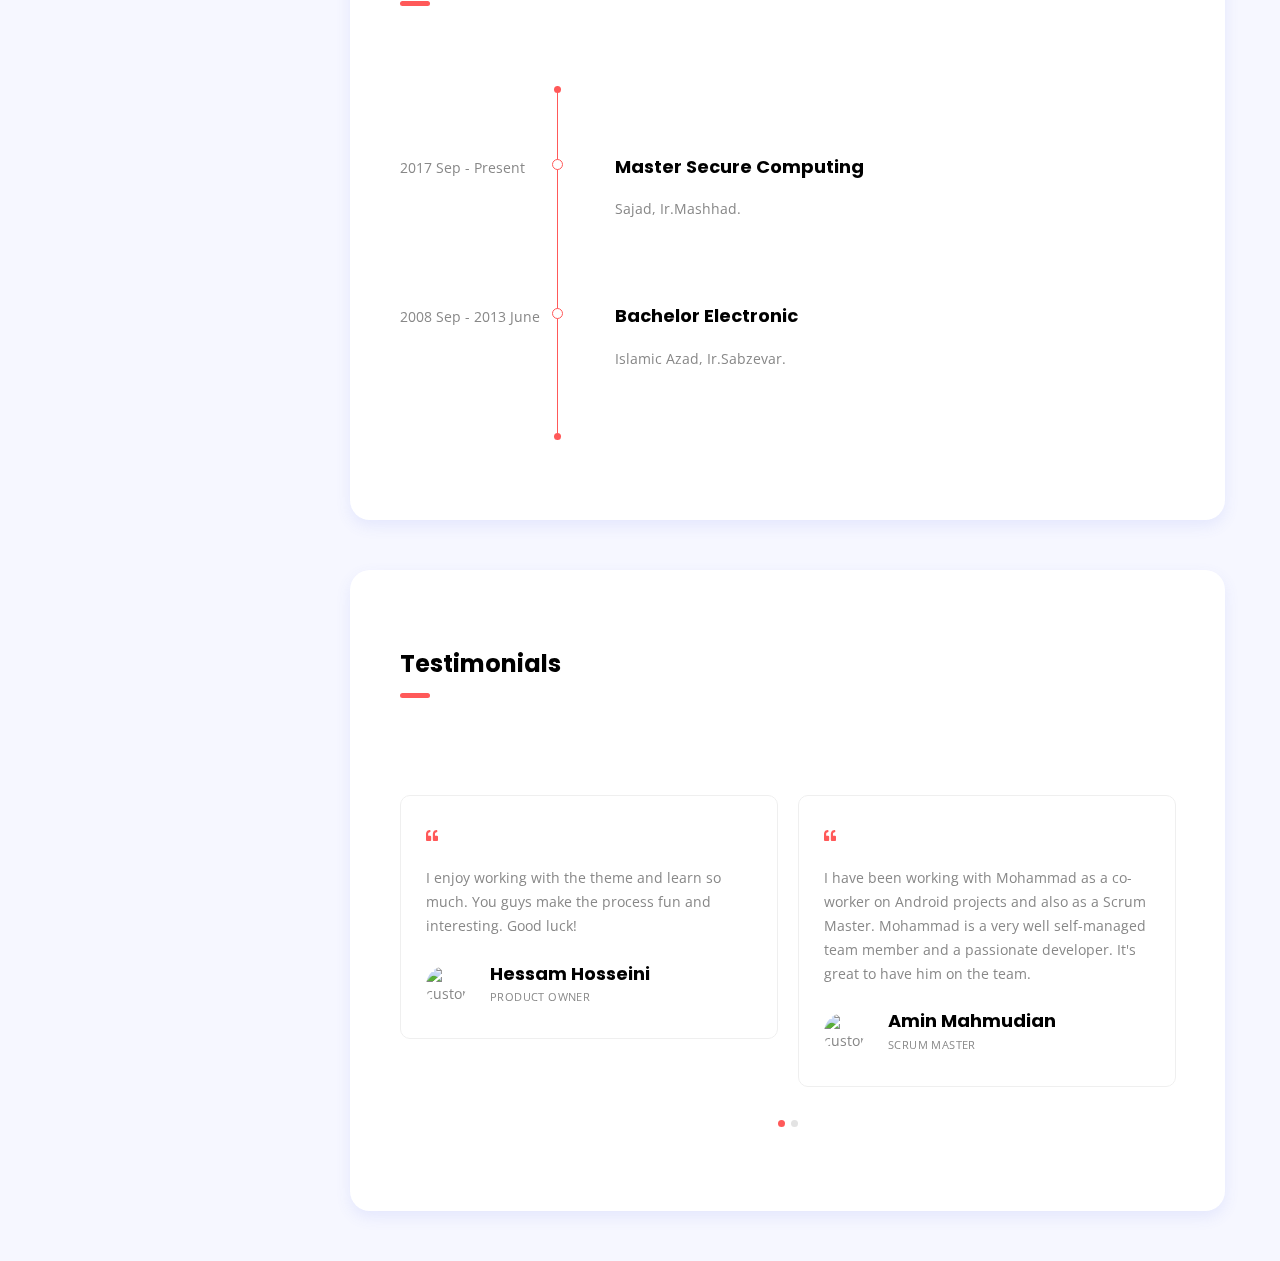
==== commit e06c9e40: "Update index.html" ====
--- a/index.html
+++ b/index.html
@@ -718,8 +718,7 @@
 						<!-- testimonial item -->
 						<div class="testimonial-item">
 							<span class="symbol"><i class="fas fa-quote-left"></i></span>
-							<p>I enjoy working with the theme and learn so much. You guys make the process fun and
-								interesting. Good luck!</p>
+							<p>I have been working with Mohammad as a co-worker on Android projects and also as a Scrum Master. Mohammad is a very well self-managed team member and a passionate developer. It's great to have him on the team.</p>
 							<div class="testimonial-details">
 								<div class="thumb">
 									<img src="https://www.gravatar.com/avatar/9b82a1315874a01c2bc34801d15dd465"
